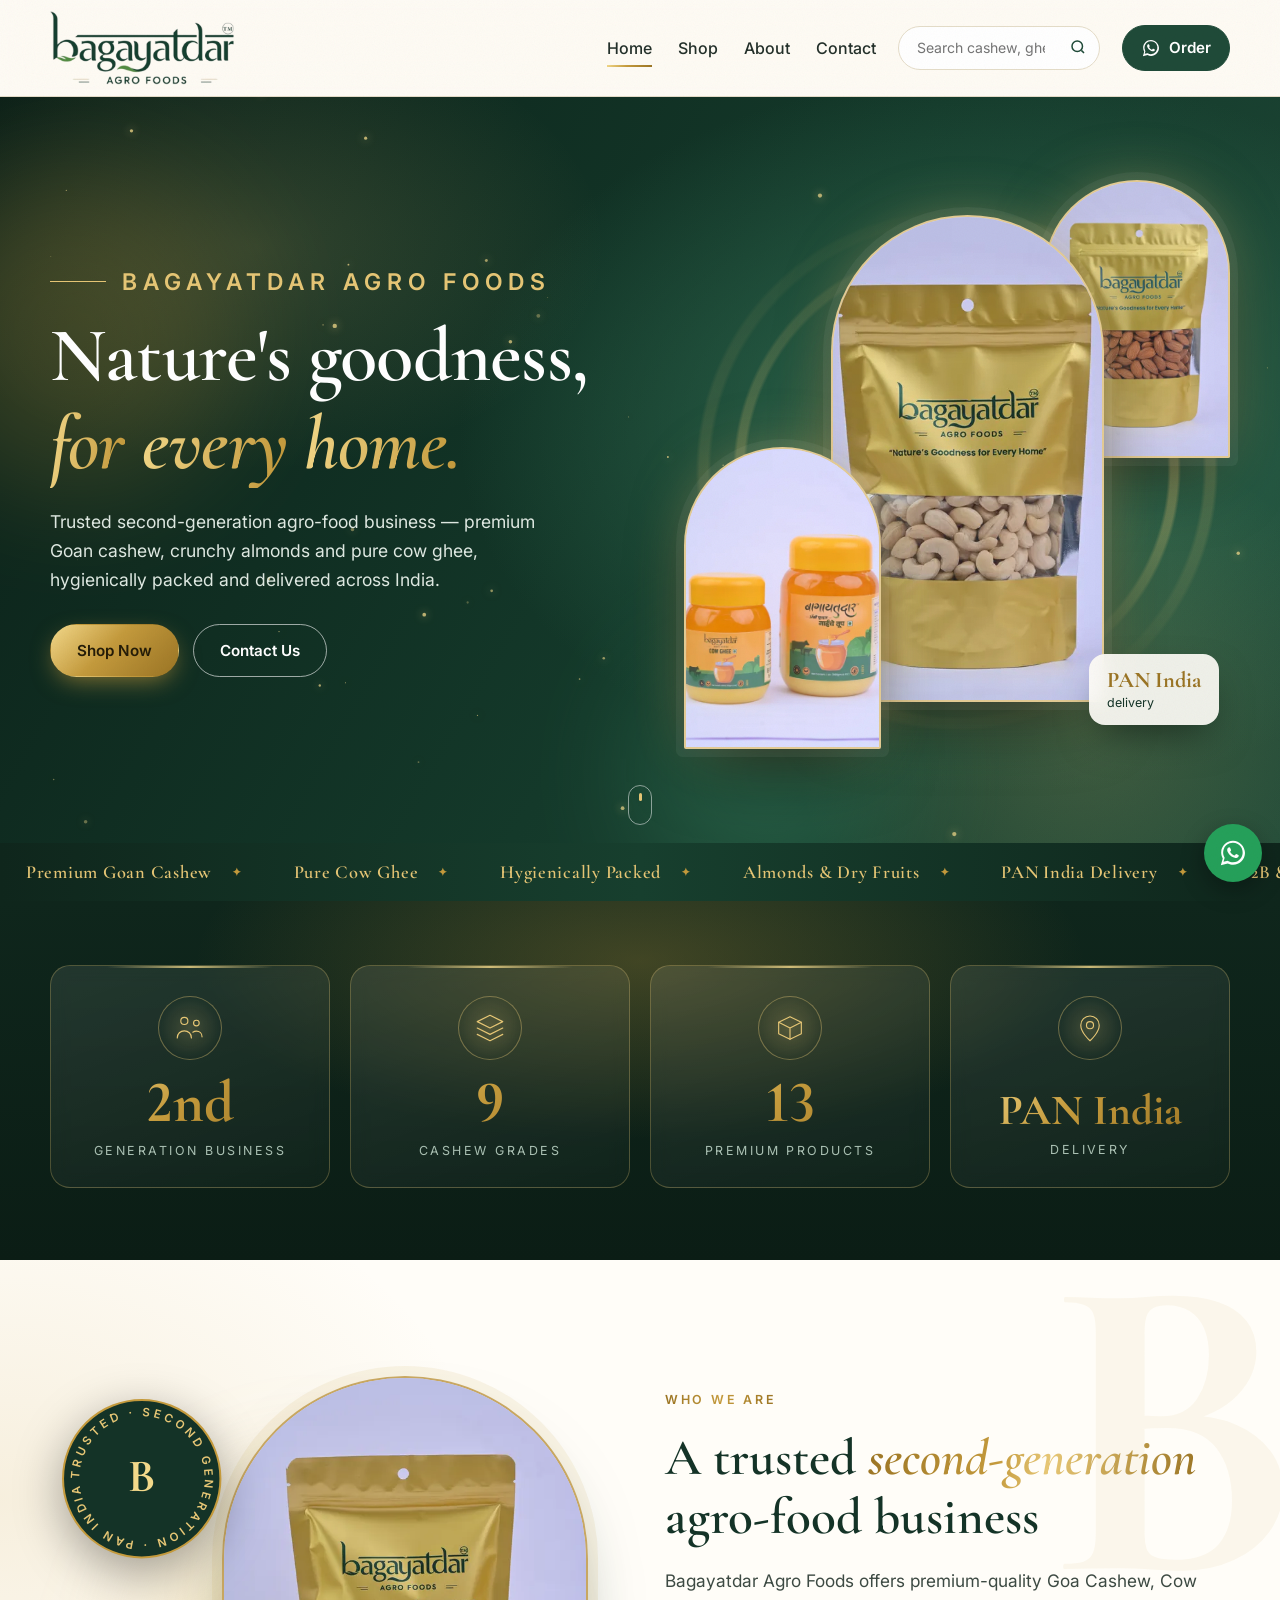
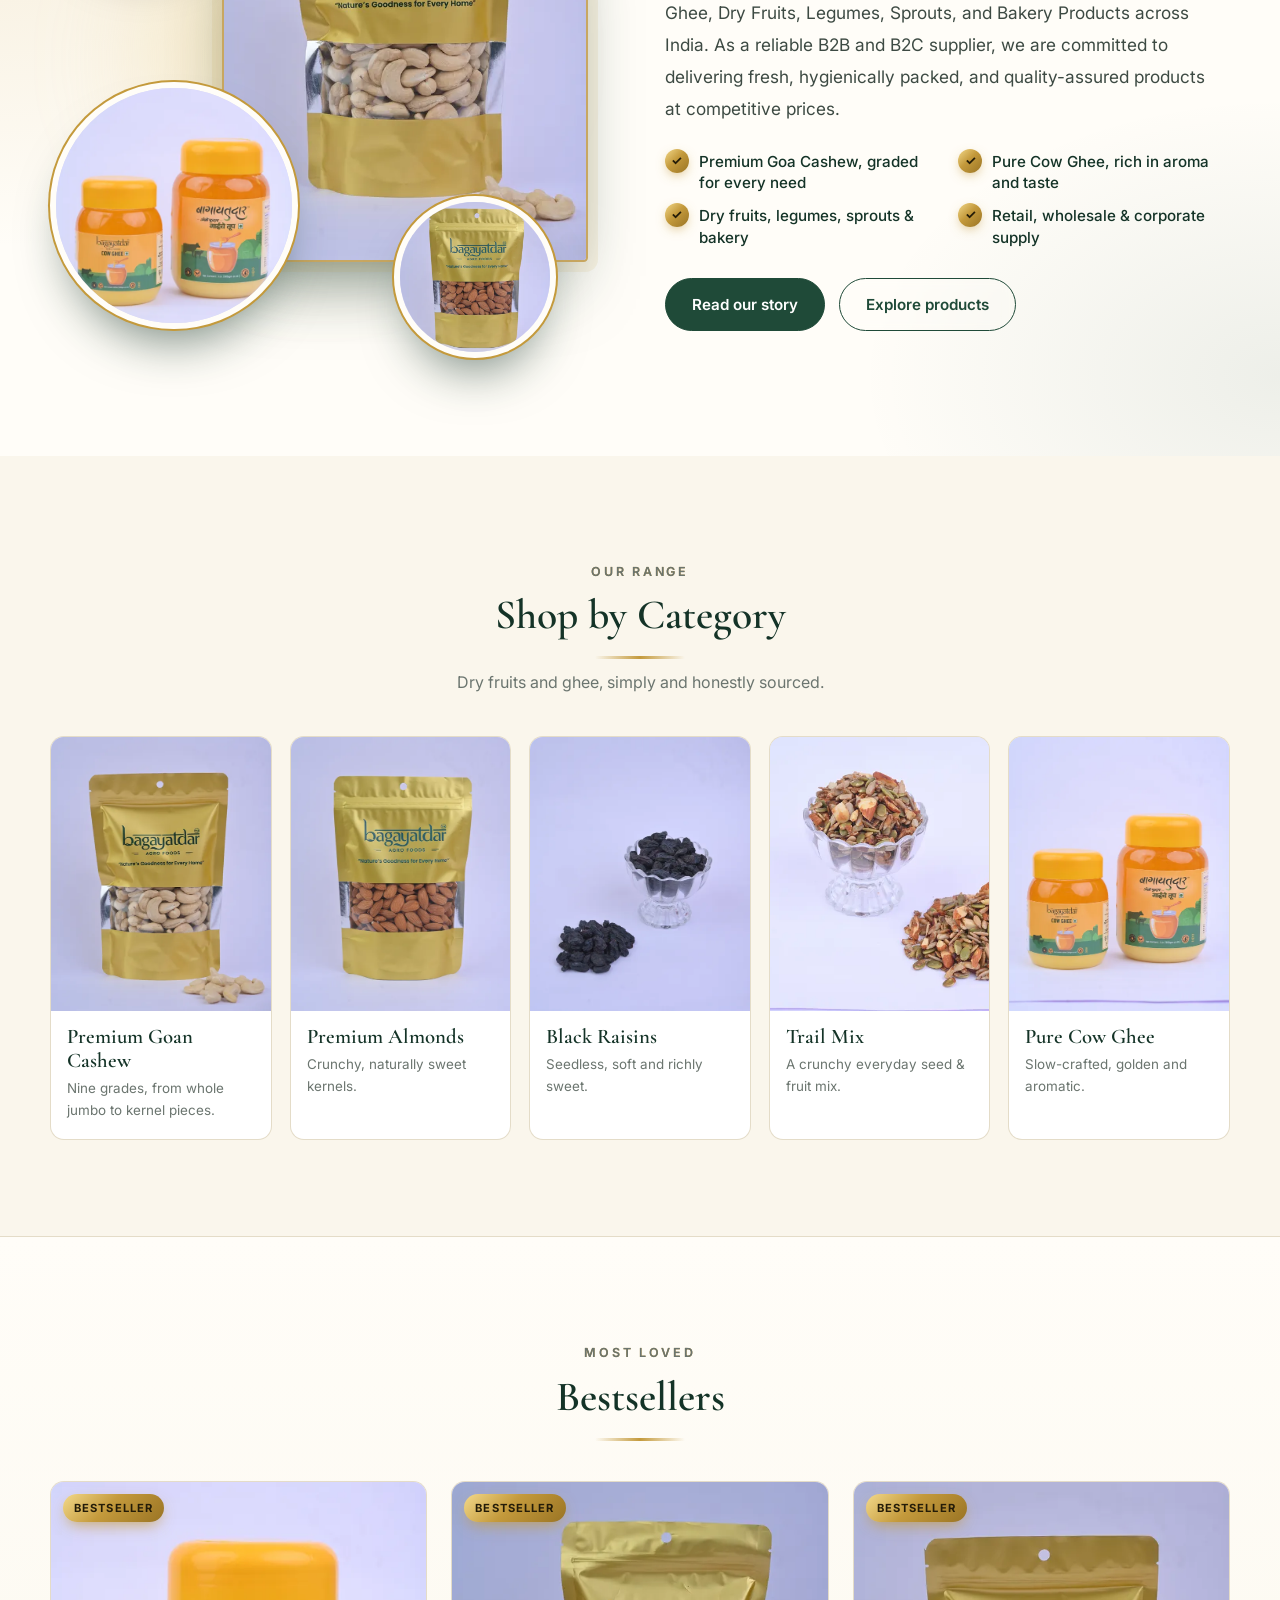
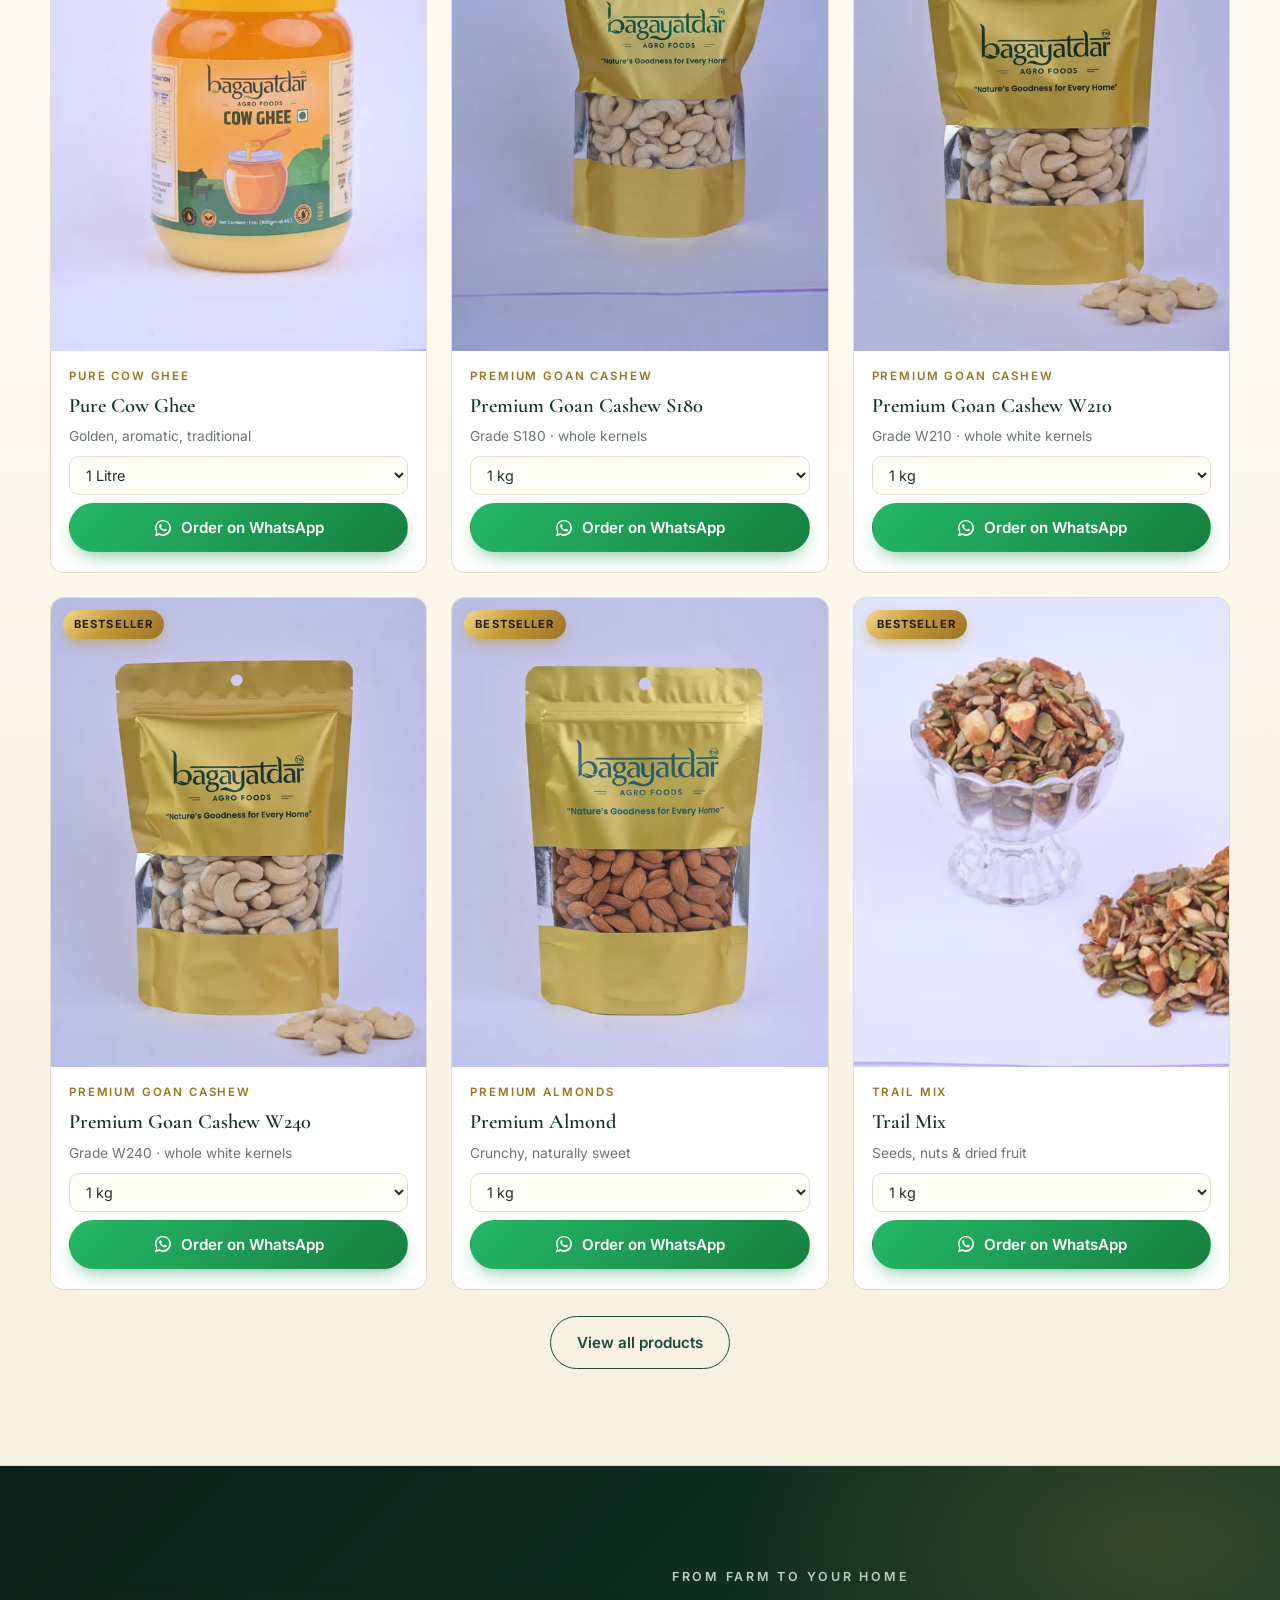
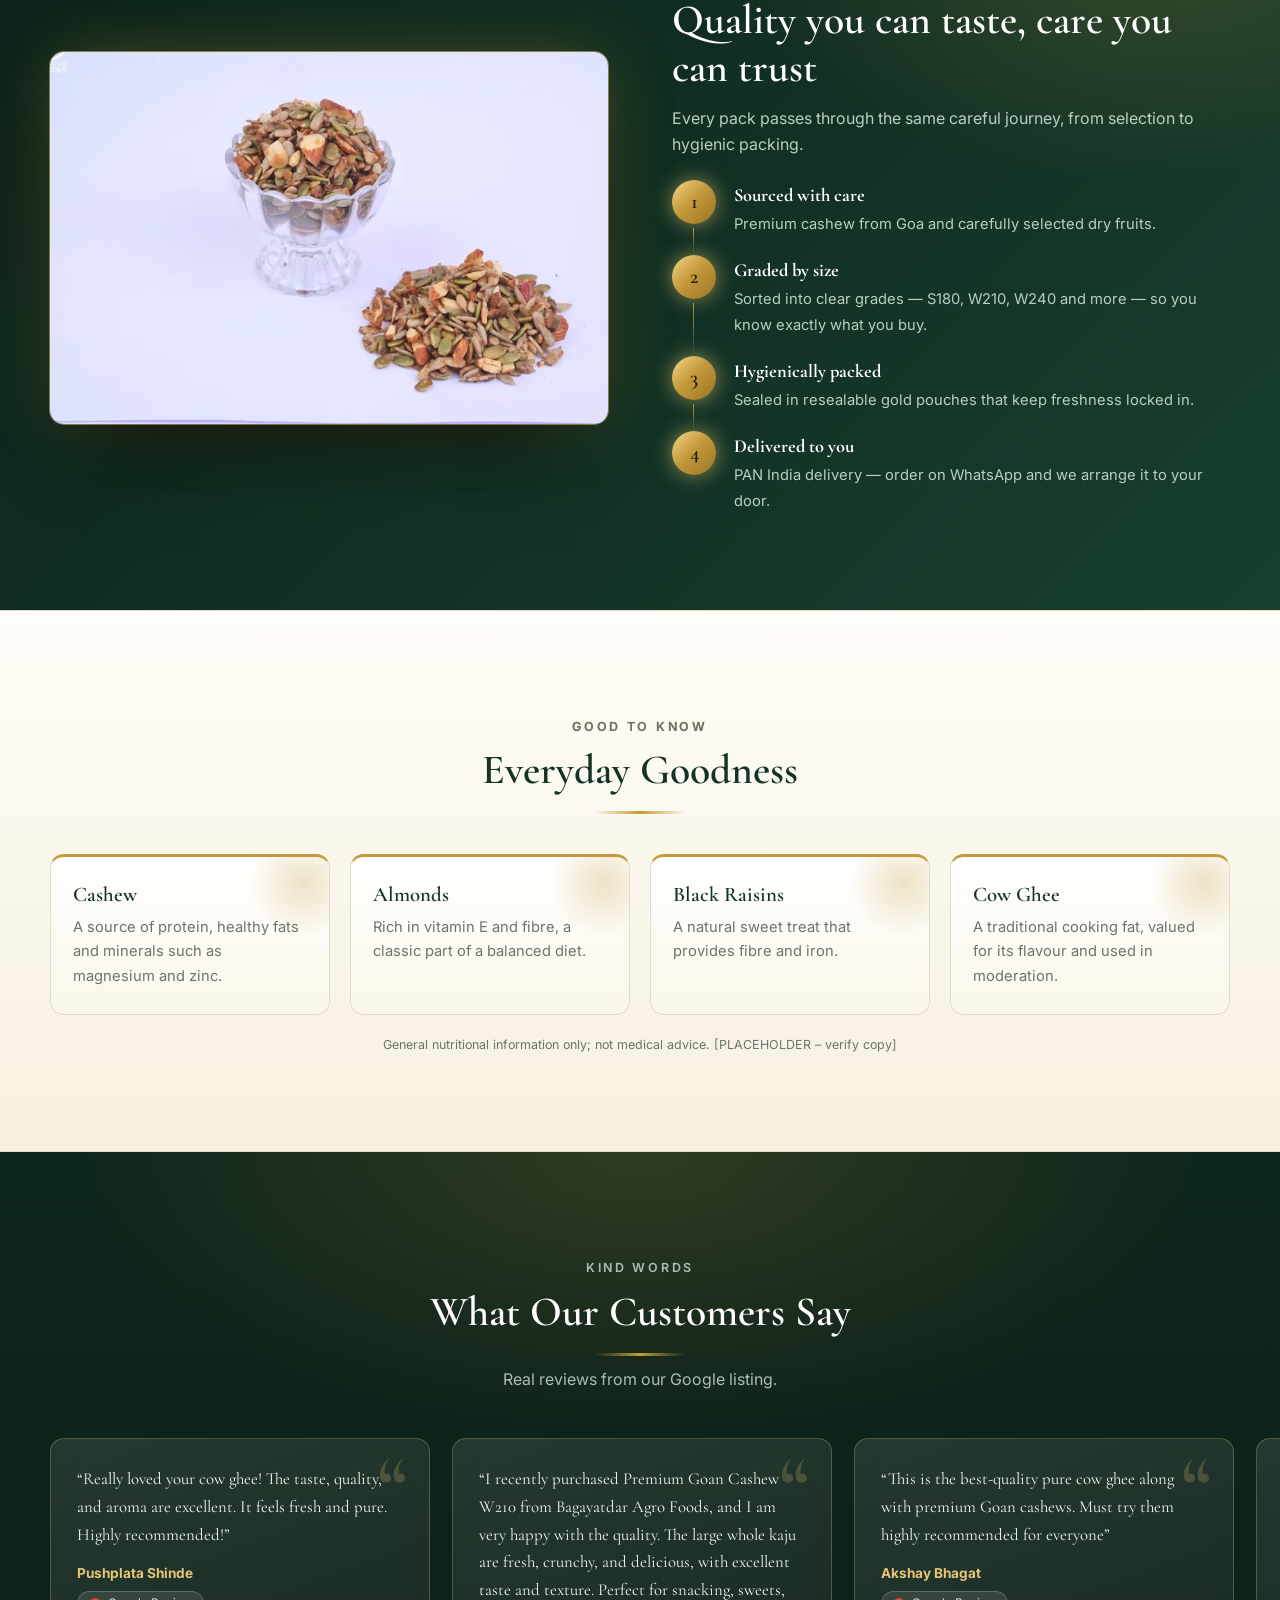
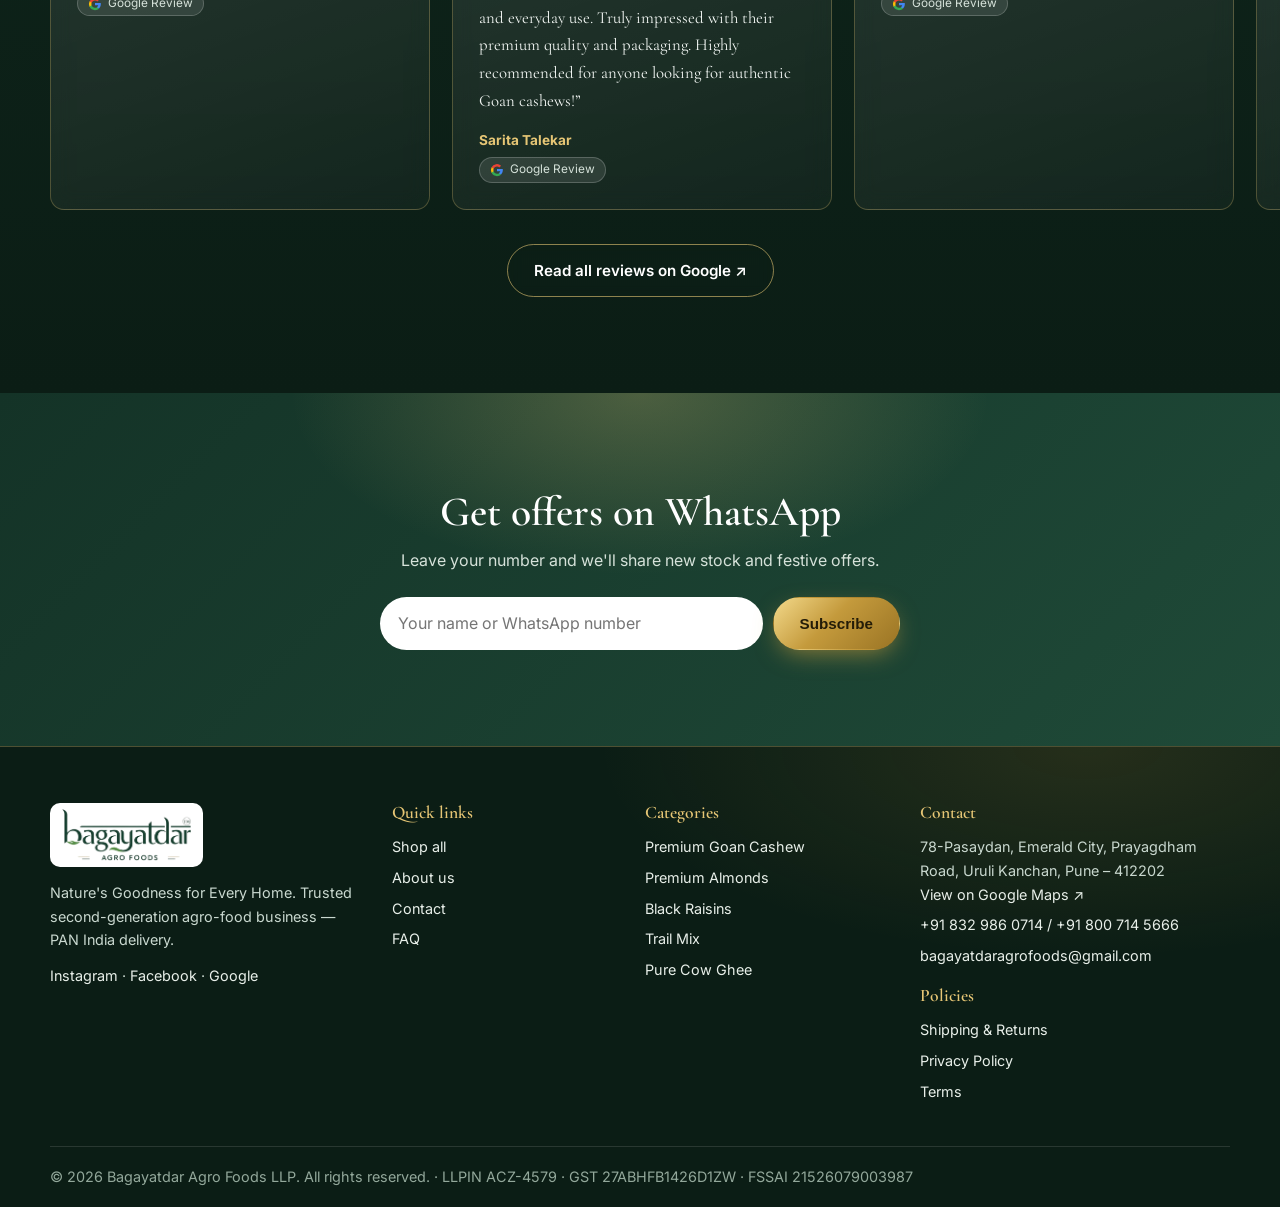
==== index.html @ fe7f3698 "Client review preview: site without admin" ====
<!doctype html>
<html lang="en">
<head><meta name="robots" content="noindex,nofollow">
<meta charset="utf-8">
<meta name="viewport" content="width=device-width,initial-scale=1">
<title>Bagayatdar Agro Foods | Premium Goan Cashew, Almonds & Pure Cow Ghee</title>
<meta name="description" content="Trusted second-generation agro-food business offering premium Goa cashew, cow ghee, dry fruits and more across India. B2B and B2C. PAN India delivery. Order on WhatsApp.">
<link rel="canonical" href="https://www.example.com/">
<meta property="og:type" content="website"><meta property="og:site_name" content="Bagayatdar Agro Foods">
<meta property="og:title" content="Bagayatdar Agro Foods | Premium Goan Cashew, Almonds & Pure Cow Ghee"><meta property="og:description" content="Trusted second-generation agro-food business offering premium Goa cashew, cow ghee, dry fruits and more across India. B2B and B2C. PAN India delivery. Order on WhatsApp.">
<meta property="og:image" content="https://www.example.com/assets/img/logo-gold.webp">
<meta name="theme-color" content="#1f4a38">
<link rel="icon" href="assets/img/logo-gold.webp">
<link rel="preconnect" href="https://fonts.googleapis.com"><link rel="preconnect" href="https://fonts.gstatic.com" crossorigin>
<link rel="stylesheet" href="https://fonts.googleapis.com/css2?family=Cormorant+Garamond:ital,wght@0,500;0,600;0,700;1,500&family=Inter:wght@400;500;600;700&display=swap">
<link rel="stylesheet" href="assets/css/style.css">
<link rel="stylesheet" href="assets/css/premium.css">
</head>
<body>
<div id="site-header"></div>
<main id="main">

<section class="hero"><div class="hero-bg"></div><span class="orb o1"></span><span class="orb o2"></span><canvas id="sparks" aria-hidden="true"></canvas>
  <div class="wrap hero-in">
  <div><p class="eyebrow">Bagayatdar Agro Foods</p>
    <h1>Nature's goodness, <em>for every home.</em></h1>
    <p class="lead">Trusted second-generation agro-food business — premium Goan cashew, crunchy almonds and pure cow ghee, hygienically packed and delivered across India.</p>
    <div class="cta"><a class="btn btn-gold" href="shop.html">Shop Now</a><a class="btn btn-ghost" href="contact.html">Contact Us</a></div></div>
  <div class="hero-art">
    <span class="halo"></span><span class="ring"></span><span class="ring r2"></span>
    <div class="arch a"><img src="assets/img/p2681-1100.webp" srcset="assets/img/p2681-560.webp 560w, assets/img/p2681-1100.webp 1100w" sizes="(min-width:820px) 24vw, 50vw" alt="Bagayatdar premium Goan cashew in a gold pouch" fetchpriority="high"></div>
    <div class="arch b"><img src="assets/img/p2711-560.webp" alt="Bagayatdar pure cow ghee jars"></div>
    <div class="arch c"><img src="assets/img/p2696-560.webp" alt="Bagayatdar premium almonds in a gold pouch"></div>
    <div class="badge-float"><b>PAN India</b>delivery</div>
  </div></div>
  <span class="scroll-cue" aria-hidden="true"></span></section>

<div class="trust" aria-label="Highlights"><div class="marq">
  <span>Premium Goan Cashew</span><span>Pure Cow Ghee</span><span>Hygienically Packed</span><span>Almonds &amp; Dry Fruits</span><span>PAN India Delivery</span><span>B2B &amp; B2C Supply</span><span>Order on WhatsApp</span>
</div></div>

<section class="stats"><div class="stats-glow"></div><div class="wrap"><ul>
  <li class="reveal"><span class="ico"><svg viewBox="0 0 48 48" width="34" height="34" fill="none" stroke="currentColor" stroke-width="1.6" stroke-linecap="round" stroke-linejoin="round" aria-hidden="true"><circle cx="16" cy="14" r="5"/><circle cx="33" cy="17" r="4"/><path d="M6 38c0-6 4.5-10 10-10s10 4 10 10M28 30c1.5-1 3-1.5 5-1.5 4.5 0 8 3 8 8"/></svg></span><b data-count="2" data-suffix="nd">2nd</b><span class="lbl">Generation business</span></li>
  <li class="reveal"><span class="ico"><svg viewBox="0 0 48 48" width="34" height="34" fill="none" stroke="currentColor" stroke-width="1.6" stroke-linecap="round" stroke-linejoin="round" aria-hidden="true"><path d="M24 6 6 15l18 9 18-9-18-9Z"/><path d="m6 24 18 9 18-9M6 33l18 9 18-9"/></svg></span><b data-count="9">9</b><span class="lbl">Cashew grades</span></li>
  <li class="reveal"><span class="ico"><svg viewBox="0 0 48 48" width="34" height="34" fill="none" stroke="currentColor" stroke-width="1.6" stroke-linecap="round" stroke-linejoin="round" aria-hidden="true"><path d="M8 16 24 8l16 8v16L24 40 8 32V16Z"/><path d="m8 16 16 8 16-8M24 24v16"/></svg></span><b data-count="13">13</b><span class="lbl">Premium products</span></li>
  <li class="reveal"><span class="ico"><svg viewBox="0 0 48 48" width="34" height="34" fill="none" stroke="currentColor" stroke-width="1.6" stroke-linecap="round" stroke-linejoin="round" aria-hidden="true"><path d="M24 42s13-11.5 13-22a13 13 0 0 0-26 0c0 10.5 13 22 13 22Z"/><circle cx="24" cy="20" r="5"/></svg></span><b class="txt">PAN India</b><span class="lbl">Delivery</span></li></ul></div></section>

<section class="about"><div class="wrap about-grid">
  <div class="about-art reveal-l">
    <span class="a-glow"></span>
    <div class="a-main"><img src="assets/img/p2679-1100.webp" srcset="assets/img/p2679-560.webp 560w, assets/img/p2679-1100.webp 1100w" sizes="(min-width:900px) 32vw, 80vw" alt="Bagayatdar premium Goan cashew pouch" loading="lazy"></div>
    <div class="a-round"><img src="assets/img/p2711-560.webp" alt="Bagayatdar pure cow ghee" loading="lazy"></div>
    <div class="a-round r2"><img src="assets/img/p2696-560.webp" alt="Bagayatdar premium almonds" loading="lazy"></div>
    <svg class="a-badge" viewBox="0 0 160 160" aria-hidden="true"><defs><path id="circ" d="M80 80m-62 0a62 62 0 1 1 124 0a62 62 0 1 1-124 0"/></defs>
      <circle cx="80" cy="80" r="78" fill="#143327" stroke="#c49a3c" stroke-width="2"/>
      <text font-family="Inter,sans-serif" font-size="11.5" font-weight="600" letter-spacing="3.2" fill="#e6c675"><textPath href="#circ">TRUSTED · SECOND GENERATION · PAN INDIA · </textPath></text>
      <text x="80" y="92" text-anchor="middle" font-family="Cormorant Garamond,serif" font-size="46" font-weight="700" fill="#f3d98a">B</text></svg>
  </div>
  <div class="about-txt reveal">
    <p class="eyebrow">Who We Are</p>
    <h2>A trusted <em>second-generation</em> agro-food business</h2>
    <p class="lead-p">Bagayatdar Agro Foods offers premium-quality Goa Cashew, Cow Ghee, Dry Fruits, Legumes, Sprouts, and Bakery Products across India. As a reliable B2B and B2C supplier, we are committed to delivering fresh, hygienically packed, and quality-assured products at competitive prices.</p>
    <ul class="ticks"><li>Premium Goa Cashew, graded for every need</li><li>Pure Cow Ghee, rich in aroma and taste</li><li>Dry fruits, legumes, sprouts &amp; bakery</li><li>Retail, wholesale &amp; corporate supply</li></ul>
    <div class="cta"><a class="btn" href="about.html">Read our story</a><a class="btn btn-ghost" href="shop.html">Explore products</a></div>
  </div></div></section>
<section><div class="wrap"><div class="sec-head reveal"><p class="eyebrow">Our Range</p><h2>Shop by Category</h2><p>Dry fruits and ghee, simply and honestly sourced.</p></div>
  <div class="cats" id="cats"></div></div></section>

<section class="alt"><div class="wrap"><div class="sec-head reveal"><p class="eyebrow">Most Loved</p><h2>Bestsellers</h2></div>
  <div class="pgrid best-grid" id="best-track"></div>
  <p style="text-align:center;margin-top:26px"><a class="btn btn-ghost" href="shop.html">View all products</a></p></div></section>

<section class="story-dark"><div class="wrap story-grid">
  <img class="reveal" src="assets/img/p2704-1600.webp" srcset="assets/img/p2704-800.webp 800w, assets/img/p2704-1600.webp 1600w" sizes="(min-width:820px) 50vw, 95vw" alt="Bagayatdar trail mix in a glass bowl" loading="lazy">
  <div class="reveal"><p class="eyebrow">From Farm to Your Home</p><h2>Quality you can taste, care you can trust</h2>
    <p style="margin-top:12px;color:var(--muted)">Every pack passes through the same careful journey, from selection to hygienic packing.</p>
    <ol class="steps">
      <li><div><b>Sourced with care</b><span>Premium cashew from Goa and carefully selected dry fruits.</span></div></li>
      <li><div><b>Graded by size</b><span>Sorted into clear grades — S180, W210, W240 and more — so you know exactly what you buy.</span></div></li>
      <li><div><b>Hygienically packed</b><span>Sealed in resealable gold pouches that keep freshness locked in.</span></div></li>
      <li><div><b>Delivered to you</b><span>PAN India delivery — order on WhatsApp and we arrange it to your door.</span></div></li></ol></div></div></section>

<section class="alt"><div class="wrap"><div class="sec-head reveal"><p class="eyebrow">Good to Know</p><h2>Everyday Goodness</h2></div>
  <div class="ben reveal">
    <div><h3>Cashew</h3><p>A source of protein, healthy fats and minerals such as magnesium and zinc.</p></div>
    <div><h3>Almonds</h3><p>Rich in vitamin E and fibre, a classic part of a balanced diet.</p></div>
    <div><h3>Black Raisins</h3><p>A natural sweet treat that provides fibre and iron.</p></div>
    <div><h3>Cow Ghee</h3><p>A traditional cooking fat, valued for its flavour and used in moderation.</p></div></div>
  <p class="disc">General nutritional information only; not medical advice. [PLACEHOLDER – verify copy]</p></div></section>

<section class="reviews"><div class="wrap"><div class="sec-head reveal"><p class="eyebrow">Kind Words</p><h2>What Our Customers Say</h2><p>Real reviews from our Google listing.</p></div>
  <div class="tgrid">
    <div class="quote reveal"><p>“Really loved your cow ghee! The taste, quality, and aroma are excellent. It feels fresh and pure. Highly recommended!”</p><cite><b>Pushplata Shinde</b><span class="gtag"><svg viewBox="0 0 24 24" width="14" height="14" aria-hidden="true"><path fill="#4285F4" d="M22 12.2c0-.7-.1-1.4-.2-2H12v3.9h5.6a4.8 4.8 0 0 1-2.1 3.1v2.6h3.4c2-1.8 3.1-4.5 3.1-7.6z"/><path fill="#34A853" d="M12 22.5c2.8 0 5.2-.9 6.9-2.5l-3.4-2.6c-.9.6-2.1 1-3.5 1-2.7 0-5-1.8-5.8-4.3H2.7v2.7A10.5 10.5 0 0 0 12 22.5z"/><path fill="#FBBC05" d="M6.2 14.1a6.3 6.3 0 0 1 0-4.1V7.3H2.7a10.5 10.5 0 0 0 0 9.5z"/><path fill="#EA4335" d="M12 5.9c1.5 0 2.9.5 4 1.6l3-3A10.5 10.5 0 0 0 2.7 7.3L6.2 10c.8-2.5 3.1-4.1 5.8-4.1z"/></svg> Google Review</span></cite></div>
    <div class="quote reveal"><p>“I recently purchased Premium Goan Cashew W210 from Bagayatdar Agro Foods, and I am very happy with the quality. The large whole kaju are fresh, crunchy, and delicious, with excellent taste and texture. Perfect for snacking, sweets, and everyday use. Truly impressed with their premium quality and packaging. Highly recommended for anyone looking for authentic Goan cashews!”</p><cite><b>Sarita Talekar</b><span class="gtag"><svg viewBox="0 0 24 24" width="14" height="14" aria-hidden="true"><path fill="#4285F4" d="M22 12.2c0-.7-.1-1.4-.2-2H12v3.9h5.6a4.8 4.8 0 0 1-2.1 3.1v2.6h3.4c2-1.8 3.1-4.5 3.1-7.6z"/><path fill="#34A853" d="M12 22.5c2.8 0 5.2-.9 6.9-2.5l-3.4-2.6c-.9.6-2.1 1-3.5 1-2.7 0-5-1.8-5.8-4.3H2.7v2.7A10.5 10.5 0 0 0 12 22.5z"/><path fill="#FBBC05" d="M6.2 14.1a6.3 6.3 0 0 1 0-4.1V7.3H2.7a10.5 10.5 0 0 0 0 9.5z"/><path fill="#EA4335" d="M12 5.9c1.5 0 2.9.5 4 1.6l3-3A10.5 10.5 0 0 0 2.7 7.3L6.2 10c.8-2.5 3.1-4.1 5.8-4.1z"/></svg> Google Review</span></cite></div>
    <div class="quote reveal"><p>“This is the best-quality pure cow ghee along with premium Goan cashews. Must try them highly recommended for everyone”</p><cite><b>Akshay Bhagat</b><span class="gtag"><svg viewBox="0 0 24 24" width="14" height="14" aria-hidden="true"><path fill="#4285F4" d="M22 12.2c0-.7-.1-1.4-.2-2H12v3.9h5.6a4.8 4.8 0 0 1-2.1 3.1v2.6h3.4c2-1.8 3.1-4.5 3.1-7.6z"/><path fill="#34A853" d="M12 22.5c2.8 0 5.2-.9 6.9-2.5l-3.4-2.6c-.9.6-2.1 1-3.5 1-2.7 0-5-1.8-5.8-4.3H2.7v2.7A10.5 10.5 0 0 0 12 22.5z"/><path fill="#FBBC05" d="M6.2 14.1a6.3 6.3 0 0 1 0-4.1V7.3H2.7a10.5 10.5 0 0 0 0 9.5z"/><path fill="#EA4335" d="M12 5.9c1.5 0 2.9.5 4 1.6l3-3A10.5 10.5 0 0 0 2.7 7.3L6.2 10c.8-2.5 3.1-4.1 5.8-4.1z"/></svg> Google Review</span></cite></div>
    <div class="quote reveal"><p>“Exllent quality. Reasonable price. i recommend all to buy all the products of Bagayatdar Agro Foods.”</p><cite><b>Samruddhi Estate</b><span class="gtag"><svg viewBox="0 0 24 24" width="14" height="14" aria-hidden="true"><path fill="#4285F4" d="M22 12.2c0-.7-.1-1.4-.2-2H12v3.9h5.6a4.8 4.8 0 0 1-2.1 3.1v2.6h3.4c2-1.8 3.1-4.5 3.1-7.6z"/><path fill="#34A853" d="M12 22.5c2.8 0 5.2-.9 6.9-2.5l-3.4-2.6c-.9.6-2.1 1-3.5 1-2.7 0-5-1.8-5.8-4.3H2.7v2.7A10.5 10.5 0 0 0 12 22.5z"/><path fill="#FBBC05" d="M6.2 14.1a6.3 6.3 0 0 1 0-4.1V7.3H2.7a10.5 10.5 0 0 0 0 9.5z"/><path fill="#EA4335" d="M12 5.9c1.5 0 2.9.5 4 1.6l3-3A10.5 10.5 0 0 0 2.7 7.3L6.2 10c.8-2.5 3.1-4.1 5.8-4.1z"/></svg> Google Review</span></cite></div>
    <div class="quote reveal"><p>“I had a great experience using BAGAYATDAR AGRO FOODS products. The quality, freshness and taste of the product is amazing. Their effort to provide the best quality products to the customers is clearly visible. Will definitely buy again. 🌿❤️”</p><cite><b>Ashish Magar</b><span class="gtag"><svg viewBox="0 0 24 24" width="14" height="14" aria-hidden="true"><path fill="#4285F4" d="M22 12.2c0-.7-.1-1.4-.2-2H12v3.9h5.6a4.8 4.8 0 0 1-2.1 3.1v2.6h3.4c2-1.8 3.1-4.5 3.1-7.6z"/><path fill="#34A853" d="M12 22.5c2.8 0 5.2-.9 6.9-2.5l-3.4-2.6c-.9.6-2.1 1-3.5 1-2.7 0-5-1.8-5.8-4.3H2.7v2.7A10.5 10.5 0 0 0 12 22.5z"/><path fill="#FBBC05" d="M6.2 14.1a6.3 6.3 0 0 1 0-4.1V7.3H2.7a10.5 10.5 0 0 0 0 9.5z"/><path fill="#EA4335" d="M12 5.9c1.5 0 2.9.5 4 1.6l3-3A10.5 10.5 0 0 0 2.7 7.3L6.2 10c.8-2.5 3.1-4.1 5.8-4.1z"/></svg> Google Review</span></cite></div>
    <div class="quote reveal"><p>“Amazing quality ❤️”</p><cite><b>Avinash Kulkarni</b><span class="gtag"><svg viewBox="0 0 24 24" width="14" height="14" aria-hidden="true"><path fill="#4285F4" d="M22 12.2c0-.7-.1-1.4-.2-2H12v3.9h5.6a4.8 4.8 0 0 1-2.1 3.1v2.6h3.4c2-1.8 3.1-4.5 3.1-7.6z"/><path fill="#34A853" d="M12 22.5c2.8 0 5.2-.9 6.9-2.5l-3.4-2.6c-.9.6-2.1 1-3.5 1-2.7 0-5-1.8-5.8-4.3H2.7v2.7A10.5 10.5 0 0 0 12 22.5z"/><path fill="#FBBC05" d="M6.2 14.1a6.3 6.3 0 0 1 0-4.1V7.3H2.7a10.5 10.5 0 0 0 0 9.5z"/><path fill="#EA4335" d="M12 5.9c1.5 0 2.9.5 4 1.6l3-3A10.5 10.5 0 0 0 2.7 7.3L6.2 10c.8-2.5 3.1-4.1 5.8-4.1z"/></svg> Google Review</span></cite></div></div>
  <p style="text-align:center;margin-top:28px"><a class="btn btn-ghost" href="https://maps.app.goo.gl/bqcFXp2Eth6aGjyf6" target="_blank" rel="noopener">Read all reviews on Google ↗</a></p></div></section>

<section class="news"><div class="wrap reveal"><h2>Get offers on WhatsApp</h2><p>Leave your number and we'll share new stock and festive offers.</p>
  <form data-wa="Please add me to the Bagayatdar offers list."><label class="sr" for="nn">Your name or number</label><input id="nn" name="Name / number" required placeholder="Your name or WhatsApp number"><button class="btn btn-gold">Subscribe</button></form></div></section>
</main>
<div id="site-footer"></div>
<script src="assets/js/data.js"></script>
<script src="assets/js/products.js"></script>
<script src="assets/js/app.js"></script>
<script src="assets/js/premium.js"></script>
</body></html>
---- assets/css/style.css ----
/* ==========================================================================
   Bagayatdar Agro Foods — styles
   Palette derived from the logo: deep forest green, warm gold, cream.
   ========================================================================== */
:root{
  --green:#1f4a38; --green-2:#2d6a4f; --green-d:#143327;
  --gold:#c49a3c; --gold-l:#e6c675; --gold-d:#9a7424;
  --cream:#faf6ec; --paper:#fffdf8; --sand:#efe6d2; --ink:#23302a; --muted:#6b756f;
  --line:#e4dcc8; --wa:#1f8f4e; --photo:#dcdcf5;
  --serif:"Cormorant Garamond",Georgia,serif; --sans:"Inter",system-ui,-apple-system,"Segoe UI",sans-serif;
  --r:14px; --sh:0 10px 30px -14px rgba(20,51,39,.28);
}
*{box-sizing:border-box;margin:0;padding:0}
html{scroll-behavior:smooth}
body{font-family:var(--sans);color:var(--ink);background:var(--cream);line-height:1.65;font-size:16px;-webkit-font-smoothing:antialiased}
img{max-width:100%;display:block;height:auto}
a{color:var(--green);text-decoration-color:var(--gold)}
h1,h2,h3,h4{font-family:var(--serif);color:var(--green-d);line-height:1.15;font-weight:600}
h1{font-size:clamp(2.2rem,5vw,3.8rem)} h2{font-size:clamp(1.8rem,3.4vw,2.6rem)} h3{font-size:1.3rem}
:focus-visible{outline:3px solid var(--gold);outline-offset:3px;border-radius:4px}
.wrap{width:min(1180px,100% - 32px);margin-inline:auto}
.sr,.skip:not(:focus){position:absolute;width:1px;height:1px;overflow:hidden;clip:rect(0 0 0 0);white-space:nowrap}
.skip:focus{position:fixed;top:8px;left:8px;background:#fff;padding:8px 14px;z-index:99}
section{padding:clamp(48px,8vw,96px) 0}
.eyebrow{font-size:.78rem;letter-spacing:.22em;text-transform:uppercase;color:var(--gold-d);font-weight:600;margin-bottom:10px}
.sec-head{text-align:center;max-width:640px;margin:0 auto 40px}
.sec-head p{color:var(--muted);margin-top:10px}
.sec-head h2::after{content:"";display:block;width:56px;height:2px;background:var(--gold);margin:16px auto 0}
.alt{background:var(--paper);border-block:1px solid var(--line)}

/* buttons */
.btn{display:inline-flex;align-items:center;justify-content:center;gap:8px;padding:13px 26px;border-radius:999px;background:var(--green);color:#fff;text-decoration:none;font-weight:600;font-size:.95rem;border:1.5px solid var(--green);cursor:pointer;transition:transform .25s,background .25s,box-shadow .25s}
.btn:hover{background:var(--green-d);transform:translateY(-2px);box-shadow:var(--sh)}
.btn-gold{background:var(--gold);border-color:var(--gold);color:#241c08}.btn-gold:hover{background:var(--gold-d);color:#fff}
.btn-ghost{background:transparent;color:var(--green)}.btn-ghost:hover{background:var(--green);color:#fff}
.btn-wa{background:var(--wa);border-color:var(--wa);width:100%;padding:11px 16px}.btn-wa:hover{background:#17703d}
.btn.disabled{background:#c9c9c0;border-color:#c9c9c0;pointer-events:none}
.btn-sm{padding:9px 18px}.btn-lg{padding:16px 30px;font-size:1.05rem}

/* announcement + header */
.announce{background:var(--green-d);color:var(--gold-l);text-align:center;font-size:.82rem;padding:8px 16px;letter-spacing:.04em}
.hdr{position:sticky;top:0;z-index:50;background:rgba(255,253,248,.94);backdrop-filter:blur(10px);border-bottom:1px solid var(--line)}
.hdr-in{display:flex;align-items:center;gap:22px;min-height:76px}
.logo img{height:56px;width:auto}
.nav{display:flex;gap:26px;margin-left:auto}
.nav a{text-decoration:none;color:var(--ink);font-weight:500;font-size:.95rem;padding:6px 0;border-bottom:2px solid transparent;transition:border-color .2s}
.nav a:hover,.nav a[aria-current]{border-color:var(--gold)}
.search{display:flex;align-items:center;background:#fff;border:1px solid var(--line);border-radius:999px;padding:0 6px 0 14px}
.search input{border:0;background:none;padding:9px 4px;width:150px;font:inherit;font-size:.88rem;outline:none}
.search button{border:0;background:none;color:var(--green);padding:6px;cursor:pointer}
.burger{display:none;background:none;border:0;width:40px;height:40px;cursor:pointer;margin-left:auto}
.burger span{display:block;height:2px;background:var(--green);margin:6px 8px;transition:.25s}

/* hero */
.hero{position:relative;overflow:hidden;background:linear-gradient(115deg,var(--green-d) 0%,var(--green) 55%,#2c5d47 100%);color:#fff;padding:0}
.hero-bg{position:absolute;inset:-40px 0 0 0;background:radial-gradient(ellipse at 78% 40%,rgba(230,198,117,.28),transparent 55%),repeating-linear-gradient(45deg,rgba(255,255,255,.015) 0 2px,transparent 2px 6px)}
.hero-in{position:relative;display:grid;grid-template-columns:1.05fr .95fr;gap:30px;align-items:center;padding-block:clamp(40px,7vw,90px)}
.hero h1{color:#fff;margin:6px 0 18px}.hero h1 em{color:var(--gold-l);font-style:italic}
.hero p.lead{color:#dfe9e2;font-size:1.1rem;max-width:520px;margin-bottom:30px}
.hero .eyebrow{color:var(--gold-l)}
.cta{display:flex;gap:14px;flex-wrap:wrap}
.hero .btn-ghost{color:#fff;border-color:rgba(255,255,255,.6)}.hero .btn-ghost:hover{background:#fff;color:var(--green)}
.hero-art{position:relative;height:min(560px,70vw)}

/* trust strip */
.trust{background:var(--sand);padding:22px 0;border-bottom:1px solid var(--line)}
.trust ul{list-style:none;display:grid;grid-template-columns:repeat(5,1fr);gap:14px;text-align:center}
.trust li{font-size:.86rem;font-weight:500;color:var(--green-d)}
.trust b{display:block;font-family:var(--serif);font-size:1.15rem;color:var(--gold-d)}

/* categories */
.cats{display:grid;grid-template-columns:repeat(5,1fr);gap:18px}
.ccard{display:block;text-decoration:none;color:inherit;background:#fff;border-radius:var(--r);overflow:hidden;border:1px solid var(--line);transition:transform .3s,box-shadow .3s}
.ccard:hover{transform:translateY(-6px);box-shadow:var(--sh)}
.ccard img{aspect-ratio:4/5;width:100%;object-fit:cover;object-position:50% 58%;background:var(--photo)}
.ccard div{padding:14px 16px 18px}.ccard p{font-size:.84rem;color:var(--muted);margin-top:4px}

/* product cards */
.pgrid{display:grid;grid-template-columns:repeat(auto-fill,minmax(250px,1fr));gap:22px}
.pcard{background:#fff;border:1px solid var(--line);border-radius:var(--r);overflow:hidden;display:flex;flex-direction:column;transition:transform .3s,box-shadow .3s}
.pcard:hover{transform:translateY(-6px);box-shadow:var(--sh)}
.pimg{position:relative;display:block;background:var(--photo);overflow:hidden}
.pimg img{aspect-ratio:4/5;width:100%;object-fit:cover;object-position:50% 58%;transition:transform .6s}
.pcard:hover .pimg img{transform:scale(1.04)}
.badge{position:absolute;top:12px;left:12px;background:var(--gold);color:#241c08;font-size:.7rem;font-weight:700;letter-spacing:.1em;text-transform:uppercase;padding:5px 11px;border-radius:999px}
.pbody{padding:16px 18px 20px;display:flex;flex-direction:column;gap:8px;flex:1}
.pcat{font-size:.72rem;letter-spacing:.16em;text-transform:uppercase;color:var(--gold-d);font-weight:600}
.pbody h3 a{text-decoration:none;color:var(--green-d)}.pbody h3{font-size:1.28rem}
.psub{font-size:.86rem;color:var(--muted)}
.vsel{width:100%;padding:9px 12px;border:1px solid var(--line);border-radius:10px;background:var(--paper);font:inherit;font-size:.9rem;color:var(--ink)}
.price{font-family:var(--serif);font-size:1.7rem;color:var(--green);font-weight:700;margin-top:auto}.price small{font:400 .8rem var(--sans);color:var(--muted)}
.price.big{font-size:2.4rem}

/* carousel */
.carousel{position:relative}
.track{display:grid;grid-auto-flow:column;grid-auto-columns:minmax(260px,300px);gap:22px;overflow-x:auto;scroll-snap-type:x mandatory;padding:6px 4px 24px;scrollbar-width:thin}
.track>*{scroll-snap-align:start}
.car-ctl{display:flex;gap:10px;justify-content:center;margin-top:6px}
.car-ctl button{width:44px;height:44px;border-radius:50%;border:1.5px solid var(--green);background:#fff;color:var(--green);font-size:1.2rem;cursor:pointer;transition:.2s}
.car-ctl button:hover{background:var(--green);color:#fff}

/* story */
.story-grid{display:grid;grid-template-columns:1fr 1fr;gap:clamp(24px,5vw,64px);align-items:center}
.story-grid>img{border-radius:var(--r);box-shadow:var(--sh);aspect-ratio:3/2;object-fit:cover;width:100%}
.steps{list-style:none;counter-reset:s;display:grid;gap:18px;margin-top:22px}
.steps li{counter-increment:s;display:grid;grid-template-columns:48px 1fr;gap:14px}
.steps li::before{content:counter(s);width:44px;height:44px;border-radius:50%;background:var(--green);color:var(--gold-l);display:grid;place-items:center;font:600 1.3rem var(--serif)}
.steps b{display:block;font-family:var(--serif);font-size:1.15rem;color:var(--green-d)}.steps span{color:var(--muted);font-size:.92rem}

/* benefits */
.ben{display:grid;grid-template-columns:repeat(auto-fit,minmax(220px,1fr));gap:20px}
.ben div{background:#fff;border:1px solid var(--line);border-radius:var(--r);padding:26px 22px;border-top:3px solid var(--gold)}
.ben p{color:var(--muted);font-size:.92rem;margin-top:8px}
.disc{font-size:.78rem;color:var(--muted);text-align:center;margin-top:20px}

/* gifting banner / cta */
.banner{display:grid;grid-template-columns:1fr 1fr;border-radius:20px;overflow:hidden;background:var(--green-d);color:#fff}
.banner .txt{padding:clamp(28px,5vw,60px)}.banner h2{color:#fff}.banner p{color:#d6e2da;margin:14px 0 24px}
.banner img{width:100%;height:100%;object-fit:cover;min-height:280px;object-position:50% 60%}

/* testimonials */
.tgrid{display:grid;grid-template-columns:repeat(auto-fit,minmax(260px,1fr));gap:20px}
.quote{background:#fff;border:1px solid var(--line);border-radius:var(--r);padding:26px}
.quote p{font-family:var(--serif);font-size:1.2rem;color:var(--green-d)}.quote cite{display:block;margin-top:14px;font-size:.85rem;color:var(--muted);font-style:normal}
.stars{color:var(--gold);letter-spacing:3px;margin-bottom:8px}

/* forms */
.form{display:grid;gap:14px}
.form label{font-size:.85rem;font-weight:600;color:var(--green-d);display:grid;gap:6px}
.form input,.form select,.form textarea{padding:12px 14px;border:1px solid var(--line);border-radius:10px;font:inherit;background:#fff;color:var(--ink)}
.form textarea{min-height:120px;resize:vertical}
.two{display:grid;grid-template-columns:1fr 1fr;gap:14px}
.news{background:var(--green);color:#fff;text-align:center}.news h2{color:#fff}.news p{color:#d6e2da;margin:10px 0 24px}
.news form{display:flex;gap:10px;max-width:520px;margin:0 auto;flex-wrap:wrap;justify-content:center}
.news input{flex:1 1 220px;padding:13px 18px;border-radius:999px;border:0;font:inherit}

/* shop */
.page-head{background:linear-gradient(120deg,var(--green-d),var(--green));color:#fff;padding:clamp(36px,6vw,64px) 0;text-align:center}
.page-head h1{color:#fff}.page-head p{color:#d6e2da;margin-top:8px}
.filters{display:flex;gap:14px;flex-wrap:wrap;align-items:end;background:#fff;border:1px solid var(--line);border-radius:var(--r);padding:16px 18px;margin-bottom:26px}
.filters label{min-width:0;font-size:.78rem;font-weight:600;color:var(--green-d);display:grid;gap:5px;flex:1 1 150px}
.filters select,.filters input[type=search]{padding:10px 12px;border:1px solid var(--line);border-radius:10px;font:inherit;background:var(--paper)}
.filters input[type=range]{accent-color:var(--green);width:100%}
.count{color:var(--muted);font-size:.9rem;margin-bottom:14px}.empty{grid-column:1/-1;text-align:center;padding:40px}

/* product detail */
.pdp{display:grid;grid-template-columns:1fr 1fr;gap:clamp(24px,5vw,60px);align-items:start}
.gmain{position:relative;background:var(--photo);border-radius:var(--r);overflow:hidden;cursor:zoom-in;border:1px solid var(--line)}
.gmain img{width:100%;aspect-ratio:4/5;object-fit:cover;object-position:50% 58%;transition:transform .25s}
.zoomhint{position:absolute;bottom:10px;right:12px;background:rgba(255,255,255,.85);font-size:.72rem;padding:3px 10px;border-radius:99px;pointer-events:none}
.thumbs{display:flex;gap:10px;margin-top:12px;flex-wrap:wrap}
.th{width:76px;height:76px;border-radius:10px;overflow:hidden;border:2px solid transparent;background:var(--photo);cursor:pointer;padding:0}
.th.on{border-color:var(--gold)}.th img{width:100%;height:100%;object-fit:cover;object-position:50% 58%}
.pinfo h1{font-size:clamp(1.9rem,3.6vw,2.8rem);margin:6px 0}
.pack{border:0;display:flex;gap:12px;flex-wrap:wrap;margin:18px 0}.pack legend{font-size:.8rem;font-weight:600;margin-bottom:8px;color:var(--green-d)}
.pack label{cursor:pointer}.pack input{position:absolute;opacity:0}
.pack span{display:grid;padding:10px 20px;border:1.5px solid var(--line);border-radius:12px;background:#fff;text-align:center;font-weight:600;min-width:110px}
.pack b{font:700 1.1rem var(--serif);color:var(--green)}
.pack input:checked+span{border-color:var(--green);background:var(--green);color:#fff}.pack input:checked+span b{color:var(--gold-l)}
.pack input:focus-visible+span{outline:3px solid var(--gold);outline-offset:2px}
.qtyrow{display:flex;align-items:center;gap:16px;margin-bottom:20px;font-size:.9rem;font-weight:600}
.qty{display:flex;align-items:center;border:1.5px solid var(--line);border-radius:999px;background:#fff}
.qty button{width:42px;height:42px;border:0;background:none;font-size:1.3rem;cursor:pointer;color:var(--green)}.qty output{min-width:34px;text-align:center;font-weight:700}
.note{font-size:.8rem;color:var(--muted);margin-top:10px}
.desc{margin:22px 0;font-size:1.02rem}
.facts{display:grid;grid-template-columns:1fr 1fr;gap:18px;padding-top:18px;border-top:1px solid var(--line)}.facts h3,.pinfo>h3{font-size:1.1rem;margin-bottom:4px}
.nut{width:100%;border-collapse:collapse;margin-top:8px;font-size:.92rem}.nut th,.nut td{padding:8px 4px;border-bottom:1px solid var(--line);text-align:left}.nut td{text-align:right}

/* content pages */
.prose{max-width:760px;margin-inline:auto}.prose h2{font-size:1.7rem;margin:34px 0 10px}.prose p,.prose li{margin-bottom:12px}.prose ul{padding-left:22px}
.two-col{display:grid;grid-template-columns:1fr 1fr;gap:clamp(24px,5vw,60px);align-items:start}
.card{background:#fff;border:1px solid var(--line);border-radius:var(--r);padding:clamp(20px,3vw,34px)}
.info li{list-style:none;margin-bottom:14px}.info b{display:block;font-size:.75rem;letter-spacing:.14em;text-transform:uppercase;color:var(--gold-d)}
.map{border:0;width:100%;height:320px;border-radius:var(--r);margin-top:18px}
details{background:#fff;border:1px solid var(--line);border-radius:12px;margin-bottom:12px;padding:0 20px}
summary{cursor:pointer;padding:16px 0;font-weight:600;color:var(--green-d)}details p{padding-bottom:16px;color:var(--muted)}
.ph{background:repeating-linear-gradient(45deg,#f3ecd8,#f3ecd8 10px,#efe6d2 10px,#efe6d2 20px);border:1.5px dashed var(--gold);border-radius:var(--r);display:grid;place-items:center;text-align:center;padding:30px;color:var(--gold-d);font-weight:600;min-height:220px}
.pricelist{width:100%;border-radius:var(--r);box-shadow:var(--sh);max-width:460px;margin-inline:auto}
.certs{display:grid;grid-template-columns:repeat(auto-fit,minmax(180px,1fr));gap:16px}

/* footer + whatsapp float */
.ftr{background:var(--green-d);color:#c9d8cf;padding-top:56px;margin-top:0}
.ftr-grid{display:grid;grid-template-columns:1.4fr 1fr 1.1fr 1.4fr;gap:32px;padding-bottom:36px}
.ftr h4{color:var(--gold-l);font-size:1.1rem;margin-bottom:12px;font-family:var(--serif)}.ftr h4.mt{margin-top:18px}
.ftr ul{list-style:none}.ftr li{margin-bottom:7px;font-size:.9rem}.ftr a{color:#e8efe9;text-decoration:none}.ftr a:hover{color:var(--gold-l)}
.ftr-logo{height:64px;width:auto;background:#fff;padding:6px 12px;border-radius:10px;margin-bottom:14px}
.ftr p{font-size:.9rem}.soc{margin-top:12px}
.ftr-bot{border-top:1px solid rgba(255,255,255,.12);padding:18px 0;font-size:.78rem;color:#93a89b}
.wa-float{position:fixed;right:18px;bottom:18px;z-index:60;width:58px;height:58px;border-radius:50%;background:#25a05a;color:#fff;display:grid;place-items:center;box-shadow:0 8px 24px rgba(0,0,0,.3);transition:transform .25s}
.wa-float:hover{transform:scale(1.08)}.wa-float svg{width:30px;height:30px}

/* reveal */
.reveal{opacity:0;transform:translateY(22px);transition:opacity .8s ease,transform .8s ease}.reveal.in{opacity:1;transform:none}
@media (prefers-reduced-motion:reduce){*{animation:none!important;transition:none!important}.reveal{opacity:1;transform:none}html{scroll-behavior:auto}}

/* responsive */
@media (max-width:980px){
  .cats{grid-template-columns:repeat(3,1fr)}.ftr-grid{grid-template-columns:1fr 1fr}
  .search{display:none}
}
@media (max-width:820px){
  .burger{display:block}.hdr-cta{display:none}
  .nav{position:fixed;inset:76px 0 auto 0;background:var(--paper);flex-direction:column;gap:0;padding:8px 20px 20px;border-bottom:1px solid var(--line);transform:translateY(-130%);transition:transform .3s;margin:0;z-index:-1}
  .nav a{padding:14px 0;border-bottom:1px solid var(--line)}
  body.nav-open .nav{transform:none}
  body.nav-open .burger span:nth-child(1){transform:translateY(8px) rotate(45deg)}body.nav-open .burger span:nth-child(2){opacity:0}body.nav-open .burger span:nth-child(3){transform:translateY(-8px) rotate(-45deg)}
  .hero-in,.story-grid,.banner,.pdp,.two-col{grid-template-columns:1fr}
  .hero-art{height:380px;order:-1;max-width:420px;margin:0 auto;width:100%}
  .trust ul{grid-template-columns:repeat(2,1fr)}
  .cats{grid-template-columns:repeat(2,1fr)}
}
@media (max-width:520px){.pgrid{grid-template-columns:1fr 1fr;gap:12px}.pbody{padding:12px}.pbody h3{font-size:1.05rem}.price{font-size:1.3rem}.btn-wa{font-size:.78rem;padding:10px 6px}.btn-wa svg{display:none}.two,.facts,.ftr-grid{grid-template-columns:1fr}.track{grid-auto-columns:72%}.psub{display:none}.logo img{height:48px}}

.quote cite b{display:block;color:var(--green-d)}.gtag{display:inline-flex;align-items:center;gap:6px;margin-top:6px;font-size:.74rem;color:var(--muted);background:var(--cream);border:1px solid var(--line);border-radius:99px;padding:2px 10px}
.quote p{font-size:1.08rem}
---- assets/css/premium.css ----
/* ==========================================================================
   Premium layer — glow, motion, glass, depth. Loaded after style.css.
   ========================================================================== */
:root{--glow:0 0 0 1px rgba(196,154,60,.35),0 18px 50px -12px rgba(196,154,60,.45);--gold-grad:linear-gradient(135deg,#f3d98a 0%,#c49a3c 45%,#9a7424 100%)}
body{background:radial-gradient(1200px 600px at 10% -10%,rgba(196,154,60,.10),transparent 60%),var(--cream)}
/* film grain over everything, very subtle */
body::after{content:"";position:fixed;inset:0;pointer-events:none;z-index:200;opacity:.05;mix-blend-mode:multiply;
  background-image:url("data:image/svg+xml;utf8,<svg xmlns='http://www.w3.org/2000/svg' width='160' height='160'><filter id='n'><feTurbulence type='fractalNoise' baseFrequency='.9' numOctaves='2' stitchTiles='stitch'/></filter><rect width='100%' height='100%' filter='url(%23n)'/></svg>")}

/* scroll progress */
.progress{position:fixed;top:0;left:0;height:3px;width:0;background:var(--gold-grad);z-index:300;box-shadow:0 0 12px rgba(230,198,117,.9)}

/* header: glass, shrinks on scroll */
.hdr{background:rgba(255,253,248,.72);backdrop-filter:blur(18px) saturate(1.4);-webkit-backdrop-filter:blur(18px) saturate(1.4);transition:box-shadow .4s,background .4s}
.hdr.scrolled{box-shadow:0 10px 40px -18px rgba(20,51,39,.45);background:rgba(255,253,248,.9)}
.hdr-in{transition:min-height .35s}.hdr.scrolled .hdr-in{min-height:62px}.logo img{transition:height .35s}.hdr.scrolled .logo img{height:44px}
.nav a{position:relative;border:0}.nav a::after{content:"";position:absolute;left:0;bottom:0;height:2px;width:100%;background:var(--gold-grad);transform:scaleX(0);transform-origin:right;transition:transform .4s cubic-bezier(.2,.8,.2,1)}
.nav a:hover::after,.nav a[aria-current]::after{transform:scaleX(1);transform-origin:left}
.announce{background:linear-gradient(90deg,#0f261c,#1f4a38,#0f261c);background-size:200% 100%;animation:slide 10s linear infinite}
@keyframes slide{to{background-position:200% 0}}

/* buttons: gold gradient + shine sweep + glow */
.btn{position:relative;overflow:hidden;isolation:isolate;transition:transform .35s cubic-bezier(.2,.8,.2,1),box-shadow .35s,background .35s}
.btn::before{content:"";position:absolute;inset:0;z-index:-1;background:linear-gradient(110deg,transparent 30%,rgba(255,255,255,.45) 50%,transparent 70%);transform:translateX(-120%);transition:transform .8s}
.btn:hover::before{transform:translateX(120%)}
.btn:hover{transform:translateY(-3px)}
.btn-gold{background:var(--gold-grad);border-color:transparent;box-shadow:0 8px 24px -6px rgba(196,154,60,.7)}
.btn-gold:hover{box-shadow:0 14px 40px -6px rgba(230,198,117,.9);background:var(--gold-grad);color:#241c08}
.btn-wa{background:linear-gradient(135deg,#25b866,#17803f);border-color:transparent;box-shadow:0 8px 20px -8px rgba(31,143,78,.7)}
.btn-wa:hover{background:linear-gradient(135deg,#2ad072,#1a9148);box-shadow:0 12px 28px -6px rgba(37,184,102,.8)}
.btn-ghost{backdrop-filter:blur(6px)}
.wa-float{animation:pulse 2.6s infinite}
@keyframes pulse{0%{box-shadow:0 0 0 0 rgba(37,160,90,.6),0 8px 24px rgba(0,0,0,.3)}70%{box-shadow:0 0 0 22px rgba(37,160,90,0),0 8px 24px rgba(0,0,0,.3)}100%{box-shadow:0 0 0 0 rgba(37,160,90,0),0 8px 24px rgba(0,0,0,.3)}}

/* ---------------- HERO ---------------- */
.hero{min-height:min(92vh,860px);display:flex;align-items:center;background:radial-gradient(900px 600px at 78% 45%,#2f6b50 0%,transparent 60%),linear-gradient(120deg,#0b2018,#14392a 55%,#1f4a38)}
.hero-bg{inset:0;background:
  radial-gradient(500px 320px at 20% 20%,rgba(230,198,117,.16),transparent 70%),
  radial-gradient(420px 420px at 85% 85%,rgba(230,198,117,.18),transparent 70%)}
.orb{position:absolute;border-radius:50%;filter:blur(60px);opacity:.5;animation:drift 14s ease-in-out infinite alternate;pointer-events:none}
.orb.o1{width:320px;height:320px;background:#c49a3c;left:-80px;top:10%;opacity:.22}
.orb.o2{width:260px;height:260px;background:#3f8f68;right:30%;bottom:-60px;opacity:.35;animation-delay:-5s}
@keyframes drift{to{transform:translate(60px,-40px) scale(1.15)}}
#sparks{position:absolute;inset:0;width:100%;height:100%;pointer-events:none}
.hero h1{font-size:clamp(2.6rem,6vw,5rem);letter-spacing:-.01em}
.hero h1 .w{display:inline-block;opacity:0;transform:translateY(40px) rotateX(-40deg);animation:wordIn .9s cubic-bezier(.2,.8,.2,1) forwards}
@keyframes wordIn{to{opacity:1;transform:none}}
.hero h1 em .w{background:linear-gradient(100deg,#f3d98a,#c49a3c 40%,#fff3c4 55%,#c49a3c 70%,#f3d98a);background-size:250% 100%;-webkit-background-clip:text;background-clip:text;color:transparent;animation:wordIn .9s cubic-bezier(.2,.8,.2,1) forwards,shimmer 5s linear infinite}
@keyframes shimmer{to{background-position:-250% 0}}
.hero .eyebrow,.hero .lead,.hero .cta{opacity:0;animation:fadeUp 1s .1s cubic-bezier(.2,.8,.2,1) forwards}
.hero .lead{animation-delay:.9s}.hero .cta{animation-delay:1.15s}
@keyframes fadeUp{from{opacity:0;transform:translateY(24px)}to{opacity:1;transform:none}}
.hero .eyebrow{display:inline-flex;align-items:center;gap:12px}.hero .eyebrow::before{content:"";width:40px;height:1px;background:var(--gold-l)}
.scroll-cue{position:absolute;left:50%;bottom:18px;width:24px;height:40px;border:1.5px solid rgba(255,255,255,.5);border-radius:14px;transform:translateX(-50%)}
.scroll-cue::after{content:"";position:absolute;left:50%;top:7px;width:3px;height:8px;margin-left:-1.5px;border-radius:3px;background:var(--gold-l);animation:wheel 1.8s infinite}
@keyframes wheel{0%{opacity:0;transform:translateY(0)}30%{opacity:1}100%{opacity:0;transform:translateY(14px)}}

.hero-art{height:min(600px,78vw);perspective:1000px}
.ring{position:absolute;left:50%;top:50%;width:min(480px,92%);aspect-ratio:1;transform:translate(-50%,-50%);border-radius:50%;
  background:conic-gradient(from 0deg,transparent,rgba(230,198,117,.55),transparent 40%,rgba(230,198,117,.3),transparent);
  -webkit-mask:radial-gradient(circle,transparent 62%,#000 63%,#000 65%,transparent 66%);mask:radial-gradient(circle,transparent 62%,#000 63%,#000 65%,transparent 66%);animation:spin 18s linear infinite}
.ring.r2{width:min(560px,108%);animation-duration:28s;animation-direction:reverse;opacity:.5}
@keyframes spin{to{transform:translate(-50%,-50%) rotate(360deg)}}
.hero-art .halo{position:absolute;left:50%;top:50%;width:70%;aspect-ratio:1;transform:translate(-50%,-50%);border-radius:50%;background:radial-gradient(circle,rgba(230,198,117,.5),transparent 65%);filter:blur(30px);animation:breathe 5s ease-in-out infinite}
@keyframes breathe{50%{opacity:.55;transform:translate(-50%,-50%) scale(1.15)}}
.arch{position:absolute;border-radius:999px 999px 20px 20px;overflow:hidden;border:2px solid rgba(230,198,117,.75);box-shadow:0 0 0 8px rgba(255,255,255,.05),0 30px 70px -20px rgba(0,0,0,.7),0 0 60px -10px rgba(230,198,117,.5);background:var(--photo);animation:float 7s ease-in-out infinite;opacity:0;animation:archIn 1.2s cubic-bezier(.2,.8,.2,1) forwards,float 7s 1.4s ease-in-out infinite;will-change:transform}
.arch img{position:static;width:100%;height:100%;border-radius:0;box-shadow:none;object-fit:cover;object-position:50% 56%;transform:scale(1.08)}
.arch.a{width:50%;height:84%;left:27%;top:6%;z-index:2;animation-delay:.5s,1.7s}
.arch.b{width:36%;height:52%;left:0;bottom:2%;z-index:3;animation-delay:.8s,2.2s}
.arch.c{width:34%;height:48%;right:0;top:0;z-index:1;animation-delay:1s,2.8s}
@keyframes archIn{from{opacity:0;transform:translateY(60px) scale(.9)}to{opacity:1;transform:none}}
@keyframes float{50%{transform:translateY(-16px)}}
.badge-float{position:absolute;right:2%;bottom:6%;z-index:4;background:rgba(255,253,248,.92);backdrop-filter:blur(10px);border-radius:16px;padding:12px 18px;font-size:.78rem;color:var(--green-d);box-shadow:0 18px 40px -12px rgba(0,0,0,.5);animation:float 6s 1s ease-in-out infinite}
.badge-float b{display:block;font:700 1.4rem var(--serif);color:var(--gold-d)}

/* ---------------- MARQUEE ---------------- */
.trust{background:linear-gradient(90deg,#0f261c,#173f2e,#0f261c);border:0;padding:18px 0;overflow:hidden;color:#fff}
.marq{display:flex;width:max-content;animation:marq 38s linear infinite}.trust:hover .marq{animation-play-state:paused}
.marq span{display:inline-flex;align-items:center;gap:20px;padding:0 26px;font:600 1.15rem var(--serif);color:var(--gold-l);letter-spacing:.04em;white-space:nowrap}
.marq span::after{content:"✦";font-size:.7rem;color:var(--gold)}
@keyframes marq{to{transform:translateX(-50%)}}


/* section headings: ornament */
.sec-head h2::after{width:90px;height:3px;background:linear-gradient(90deg,transparent,var(--gold),transparent);border-radius:3px}
.eyebrow{display:inline-block;background:linear-gradient(90deg,var(--gold-d),var(--gold),var(--gold-d));-webkit-background-clip:text;background-clip:text;color:transparent}
.hero .eyebrow{background:none;color:var(--gold-l);-webkit-background-clip:initial}
.alt{background:linear-gradient(180deg,#fffdf8,#f6f0df)}

/* ---------------- CARDS: gradient border, tilt, glow ---------------- */
.pcard,.ccard{position:relative;transform-style:preserve-3d;transition:transform .5s cubic-bezier(.2,.8,.2,1),box-shadow .5s;border:1px solid transparent;
  background:linear-gradient(#fff,#fff) padding-box,linear-gradient(160deg,var(--line),var(--line)) border-box}
.pcard::before,.ccard::before{content:"";position:absolute;inset:0;border-radius:inherit;padding:1.5px;z-index:2;pointer-events:none;
  background:linear-gradient(135deg,#f3d98a,transparent 40%,transparent 60%,#c49a3c);-webkit-mask:linear-gradient(#000 0 0) content-box,linear-gradient(#000 0 0);-webkit-mask-composite:xor;mask-composite:exclude;opacity:0;transition:opacity .5s}
.pcard:hover,.ccard:hover{box-shadow:var(--glow);transform:translateY(-8px)}
.pcard:hover::before,.ccard:hover::before{opacity:1}
.pcard .spot,.ccard .spot{position:absolute;inset:0;z-index:1;pointer-events:none;border-radius:inherit;opacity:0;transition:opacity .4s;background:radial-gradient(260px circle at var(--mx,50%) var(--my,50%),rgba(255,236,170,.35),transparent 60%)}
.pcard:hover .spot,.ccard:hover .spot{opacity:1}
.pimg::after,.ccard>img+*::before{content:""}
.pimg::after{content:"";position:absolute;inset:0;background:linear-gradient(110deg,transparent 35%,rgba(255,255,255,.55) 50%,transparent 65%);transform:translateX(-130%);transition:transform 1s}
.pcard:hover .pimg::after{transform:translateX(130%)}
.badge{background:var(--gold-grad);box-shadow:0 6px 16px -4px rgba(196,154,60,.8)}
.price{background:linear-gradient(120deg,var(--green-d),var(--green-2));-webkit-background-clip:text;background-clip:text;color:transparent}.price small{-webkit-text-fill-color:var(--muted)}

/* staggered reveal variants */
.reveal{opacity:0;transform:none;transition:none}
.reveal.in{opacity:1;animation:rv 1s var(--d,0s) cubic-bezier(.2,.8,.2,1) backwards}
@keyframes rv{from{opacity:0;transform:translateY(40px) scale(.98)}}
.reveal-l{opacity:0;transform:translateX(-50px);transition:opacity 1s,transform 1s cubic-bezier(.2,.8,.2,1)}.reveal-l.in{opacity:1;transform:none}
.track .pcard{min-height:100%}

/* ---------------- STORY: dark luxe ---------------- */
.story-dark{background:radial-gradient(700px 400px at 90% 10%,rgba(196,154,60,.2),transparent 60%),linear-gradient(135deg,#0b2018,#173f2e);color:#e4efe8;position:relative;overflow:hidden}
.story-dark h2{color:#fff}.story-dark .eyebrow{background:none;color:var(--gold-l);-webkit-background-clip:initial}
.story-dark p,.story-dark .steps span{color:#b9cfc2!important}.story-dark .steps b{color:#fff}
.story-dark .steps li::before{background:var(--gold-grad);color:#241c08;box-shadow:0 0 20px rgba(230,198,117,.6)}
.story-dark .steps li{position:relative}.story-dark .steps li:not(:last-child)::after{content:"";position:absolute;left:21px;top:48px;bottom:-18px;width:1px;background:linear-gradient(var(--gold),transparent)}
.story-grid>img{box-shadow:0 0 0 1px rgba(230,198,117,.5),0 40px 80px -30px rgba(0,0,0,.8),0 0 70px -10px rgba(196,154,60,.4);transition:transform .8s}
.story-grid>img:hover{transform:scale(1.02) rotate(-.6deg)}

/* benefits */
.ben div{position:relative;overflow:hidden;transition:transform .4s,box-shadow .4s;background:linear-gradient(180deg,#fff,#fbf7ea)}
.ben div::before{content:"";position:absolute;right:-30px;top:-30px;width:110px;height:110px;border-radius:50%;background:radial-gradient(circle,rgba(196,154,60,.28),transparent 70%);transition:transform .6s}
.ben div:hover{transform:translateY(-6px);box-shadow:var(--glow)}.ben div:hover::before{transform:scale(2.2)}

/* banner */
.banner{background:radial-gradient(500px 300px at 10% 0,rgba(196,154,60,.25),transparent 70%),linear-gradient(135deg,#0b2018,#1f4a38);box-shadow:var(--glow)}
.banner img{transition:transform 1.2s}.banner:hover img{transform:scale(1.06)}

/* ---------------- REVIEWS: dark carousel ---------------- */
.reviews{background:radial-gradient(800px 400px at 50% 0,rgba(196,154,60,.18),transparent 70%),linear-gradient(180deg,#0f261c,#0b1d15);color:#fff;overflow:hidden}
.reviews h2{color:#fff}.reviews .sec-head p{color:#aac0b3}.reviews .eyebrow{background:none;color:var(--gold-l);-webkit-background-clip:initial}
.reviews .tgrid{display:flex;gap:22px;width:max-content;animation:marq 70s linear infinite;padding:6px 0}
.reviews:hover .tgrid{animation-play-state:paused}
.reviews .quote{width:min(380px,82vw);flex:none;background:linear-gradient(160deg,rgba(255,255,255,.1),rgba(255,255,255,.03));border:1px solid rgba(230,198,117,.28);backdrop-filter:blur(10px);color:#e9f1ec;position:relative;opacity:1;transform:none;transition:transform .4s,border-color .4s,box-shadow .4s}
.reviews .quote:hover{transform:translateY(-6px);border-color:var(--gold-l);box-shadow:0 0 40px -8px rgba(230,198,117,.5)}
.reviews .quote::before{content:"“";position:absolute;right:22px;top:6px;font:700 5rem/1 var(--serif);color:rgba(230,198,117,.22)}
.reviews .quote p{color:#f2f6f3;font-size:1.05rem}.reviews .quote cite b{color:var(--gold-l)}
.reviews .gtag{background:rgba(255,255,255,.1);border-color:rgba(255,255,255,.2);color:#d6e2da}
.reviews .stars{display:none}
.reviews .btn-ghost{color:#fff;border-color:rgba(230,198,117,.6)}.reviews .btn-ghost:hover{background:var(--gold);color:#241c08}

/* newsletter */
.news{background:radial-gradient(500px 260px at 50% 0,rgba(230,198,117,.25),transparent 70%),linear-gradient(135deg,#143327,#1f4a38)}

/* footer */
.ftr{background:radial-gradient(700px 300px at 85% 0,rgba(196,154,60,.14),transparent 70%),#0b1d15;border-top:1px solid rgba(230,198,117,.3)}
.ftr a{transition:color .3s,padding-left .3s}.ftr li a:hover{padding-left:6px}

/* page heads */
.page-head{position:relative;overflow:hidden;background:radial-gradient(600px 300px at 80% 0,rgba(230,198,117,.25),transparent 70%),linear-gradient(120deg,#0b2018,#1f4a38)}
.page-head h1{background:linear-gradient(100deg,#fff,#f3d98a 50%,#fff);-webkit-background-clip:text;background-clip:text;color:transparent}

/* product page */
.gmain{box-shadow:var(--glow)}.th{transition:transform .3s,border-color .3s}.th:hover{transform:translateY(-4px)}
.pack input:checked+span{box-shadow:0 10px 24px -8px rgba(31,74,56,.7)}

@media (max-width:820px){
  .hero{min-height:0}.hero-art{height:420px;max-width:440px}.stats ul{grid-template-columns:repeat(2,1fr)}.stats li+li::before{display:none}
  .scroll-cue{display:none}.hero-in{padding-block:40px 70px}
}
@media (hover:none){.pcard .spot,.ccard .spot{display:none}}
@media (prefers-reduced-motion:reduce){.arch,.hero .eyebrow,.hero .lead,.hero .cta,.hero h1 .w{opacity:1!important;transform:none!important}.marq,.reviews .tgrid{animation:none}.reviews .tgrid{flex-wrap:wrap;width:auto}}

.pcard.reveal,.ccard.reveal{transition:transform .5s cubic-bezier(.2,.8,.2,1),box-shadow .5s}
.stats b[data-count]{min-width:1.5ch}

.hero h1 em{font-style:italic}

/* hero fits the first screen exactly */
.hero{min-height:calc(100vh - 76px);min-height:calc(100svh - 76px);max-height:900px}
.hero-in{padding-block:clamp(24px,4vh,56px)}
.hero-art{height:min(600px,calc(100svh - 170px))}
@media (max-width:820px){.hero{max-height:none;min-height:0}.hero-art{height:420px}}

/* bigger logo + brand text; hero still fits first screen (header + marquee accounted for) */
.hdr-in{min-height:96px}.logo img{height:74px}
.hdr.scrolled .hdr-in{min-height:66px}.hdr.scrolled .logo img{height:50px}
.hero .eyebrow{font:600 clamp(1.05rem,1.8vw,1.45rem) var(--sans);letter-spacing:.26em;gap:16px}.hero .eyebrow::before{width:56px}
.hero{min-height:calc(100svh - 96px - 58px);max-height:860px}
.hero-art{height:min(580px,calc(100svh - 230px))}
.nav a{font-size:1rem}
@media (max-width:820px){.hdr-in{min-height:76px}.logo img{height:56px}.hero{min-height:0}.hero-art{height:420px}.nav{inset:76px 0 auto 0}}

/* ---------- blog cards (home + blog listing) ---------- */
.bgrid{display:grid;grid-template-columns:repeat(auto-fill,minmax(280px,1fr));gap:24px}
.bcard{display:flex;flex-direction:column;background:#fff;border:1px solid var(--line);border-radius:var(--r);overflow:hidden;text-decoration:none;color:inherit;transition:transform .5s cubic-bezier(.2,.8,.2,1),box-shadow .5s}
.bcard:hover{transform:translateY(-8px);box-shadow:var(--glow)}
.bcard img,.bcard .bph{width:100%;aspect-ratio:16/10;object-fit:cover;background:linear-gradient(135deg,var(--green),var(--green-d));transition:transform .8s}
.bcard:hover img{transform:scale(1.05)}.bcard>img{display:block}
.bcard>div{padding:18px 20px 22px;display:flex;flex-direction:column;gap:6px;flex:1}
.bcard time{font-size:.74rem;letter-spacing:.14em;text-transform:uppercase;color:var(--gold-d);font-weight:600}
.bcard h3{font-size:1.35rem}.bcard p{color:var(--muted);font-size:.92rem}
.bcard .more{margin-top:auto;color:var(--green);font-weight:600;font-size:.9rem}
.article{max-width:760px;margin-inline:auto}
.article .cover{width:100%;border-radius:var(--r);box-shadow:var(--sh);margin-bottom:28px}
.article .meta{color:var(--gold-d);font-size:.8rem;letter-spacing:.14em;text-transform:uppercase;font-weight:600}
.article h1{font-size:clamp(2rem,4.5vw,3.2rem);margin:8px 0 22px}
.article .body{font-size:1.08rem;line-height:1.85}.article .body h2{font-size:1.9rem;margin:34px 0 10px}.article .body h3{font-size:1.4rem;margin:26px 0 8px}
.article .body p,.article .body ul,.article .body ol,.article .body blockquote{margin-bottom:18px}.article .body ul,.article .body ol{padding-left:24px}
.article .body blockquote{border-left:3px solid var(--gold);padding:6px 0 6px 20px;font:italic 1.3rem var(--serif);color:var(--green-d)}
.article .body img{border-radius:var(--r);margin:22px auto;box-shadow:var(--sh)}
.article .share{display:flex;gap:12px;flex-wrap:wrap;margin-top:34px;padding-top:24px;border-top:1px solid var(--line)}
.pager{display:flex;justify-content:center;gap:10px;margin-top:36px}

/* ================= STATS (dark glass cards) ================= */
.stats{position:relative;background:linear-gradient(180deg,#0f261c,#0b1d15);padding:64px 0 72px;overflow:hidden}
.stats-glow{position:absolute;left:50%;top:-120px;width:900px;height:360px;transform:translateX(-50%);background:radial-gradient(ellipse,rgba(196,154,60,.28),transparent 70%);pointer-events:none}
.stats ul{position:relative;list-style:none;display:grid;grid-template-columns:repeat(4,1fr);gap:20px;text-align:center}
.stats li{padding:30px 16px 26px;border-radius:20px;border:1px solid rgba(230,198,117,.28);background:linear-gradient(160deg,rgba(255,255,255,.09),rgba(255,255,255,.02));backdrop-filter:blur(8px);position:relative;overflow:hidden;transition:transform .5s cubic-bezier(.2,.8,.2,1),border-color .4s,box-shadow .5s}
.stats li::before{content:"";position:absolute;left:20%;right:20%;top:0;height:2px;background:linear-gradient(90deg,transparent,#f3d98a,transparent);opacity:.8}
.stats li:hover{transform:translateY(-8px);border-color:var(--gold-l);box-shadow:0 0 50px -10px rgba(230,198,117,.55)}
.stats .ico{display:inline-grid;place-items:center;width:64px;height:64px;border-radius:50%;color:var(--gold-l);border:1px solid rgba(230,198,117,.4);background:radial-gradient(circle,rgba(230,198,117,.18),transparent 70%);margin-bottom:14px;letter-spacing:0}
.stats b{display:block;font:700 clamp(2.6rem,4.6vw,3.8rem)/1 var(--serif);font-variant-numeric:lining-nums;background:var(--gold-grad);-webkit-background-clip:text;background-clip:text;color:transparent;margin-bottom:8px}
.stats b.txt{font-size:clamp(2rem,3.4vw,2.7rem);padding-top:.35em}
.stats .lbl{display:block;font-size:.78rem;letter-spacing:.2em;text-transform:uppercase;color:#aac0b3}

/* ================= WHO WE ARE ================= */
.about{position:relative;overflow:hidden;background:radial-gradient(700px 500px at 0% 30%,rgba(196,154,60,.14),transparent 70%),radial-gradient(600px 400px at 100% 90%,rgba(31,74,56,.08),transparent 70%),var(--paper);padding:clamp(64px,9vw,120px) 0}
.about::before{content:"B";position:absolute;right:-2%;top:-6%;font:700 clamp(18rem,34vw,34rem)/1 var(--serif);color:rgba(196,154,60,.07);pointer-events:none}
.about-grid{position:relative;display:grid;grid-template-columns:1fr 1.05fr;gap:clamp(36px,6vw,90px);align-items:center}
.about-art{position:relative;aspect-ratio:1/1.05;max-width:540px;width:100%;margin-inline:auto}
.a-glow{position:absolute;inset:8% 6%;border-radius:50%;background:radial-gradient(circle,rgba(230,198,117,.55),transparent 68%);filter:blur(40px);animation:breathe2 6s ease-in-out infinite}
@keyframes breathe2{50%{opacity:.55;transform:scale(1.12)}}
.a-main{position:absolute;right:0;top:0;width:68%;height:86%;border-radius:999px 999px 24px 24px;overflow:hidden;border:2px solid rgba(196,154,60,.8);background:var(--photo);box-shadow:0 0 0 10px rgba(196,154,60,.1),0 40px 70px -26px rgba(20,51,39,.6);animation:float 8s ease-in-out infinite}
.a-main img,.a-round img{width:100%;height:100%;object-fit:cover;object-position:50% 56%}
.a-round{position:absolute;left:0;bottom:2%;width:46%;aspect-ratio:1;border-radius:50%;overflow:hidden;border:6px solid var(--paper);background:var(--photo);box-shadow:0 0 0 2px var(--gold),0 30px 50px -20px rgba(20,51,39,.6);animation:float 7s -2s ease-in-out infinite}
.a-round.r2{left:auto;right:6%;bottom:-3%;width:30%;animation-delay:-4s}
.a-badge{position:absolute;left:2%;top:4%;width:30%;filter:drop-shadow(0 14px 24px rgba(0,0,0,.35));animation:spinb 24s linear infinite}
@keyframes spinb{to{transform:rotate(360deg)}}
.about-txt h2{font-size:clamp(2.1rem,4vw,3.3rem);margin:8px 0 18px}
.about-txt h2 em{font-style:italic;background:linear-gradient(100deg,#9a7424,#c49a3c 40%,#e6c675 55%,#9a7424);-webkit-background-clip:text;background-clip:text;color:transparent}
.lead-p{font-size:1.08rem;color:#3d4a43;line-height:1.85;max-width:560px}
.ticks{list-style:none;display:grid;grid-template-columns:1fr 1fr;gap:12px 22px;margin:26px 0 30px;max-width:580px}
.ticks li{position:relative;padding-left:34px;font-weight:500;color:var(--green-d);font-size:.95rem;line-height:1.4}
.ticks li::before{content:"✓";position:absolute;left:0;top:-2px;width:24px;height:24px;border-radius:50%;display:grid;place-items:center;font-size:.8rem;font-weight:700;color:#241c08;background:var(--gold-grad);box-shadow:0 4px 12px -3px rgba(196,154,60,.7)}
@media (max-width:900px){.about-grid{grid-template-columns:1fr}.about-art{max-width:420px}.stats ul{grid-template-columns:repeat(2,1fr);gap:14px}.stats li{padding:22px 10px}.ticks{grid-template-columns:1fr}}

/* bestsellers: clean grid, no horizontal scrolling */
.best-grid{grid-template-columns:repeat(3,1fr);gap:24px}
@media (max-width:900px){.best-grid{grid-template-columns:repeat(2,1fr);gap:14px}}

/* even-height price figures */
.price,.pack b,.pv{font-variant-numeric:lining-nums}

/* ================= RICH INNER PAGES (About / Contact) ================= */
.rich-hero{position:relative;overflow:hidden;color:#fff;padding:clamp(48px,7vw,96px) 0 clamp(56px,8vw,110px);background:radial-gradient(800px 500px at 82% 40%,#2f6b50 0%,transparent 60%),linear-gradient(120deg,#0b2018,#14392a 55%,#1f4a38)}
.rich-hero.compact{padding:clamp(44px,6vw,84px) 0 clamp(70px,9vw,120px)}
.rich-hero .hero-bg{position:absolute;inset:0}
.rh-in{position:relative;display:grid;grid-template-columns:1.1fr .9fr;gap:30px;align-items:center}
.rh-in.single{grid-template-columns:1fr}
.rich-hero h1{color:#fff;font-size:clamp(2.4rem,5.4vw,4.4rem);margin:8px 0 18px}
.rich-hero h1 em{font-style:italic;background:linear-gradient(100deg,#f3d98a,#c49a3c 40%,#fff3c4 55%,#c49a3c 70%,#f3d98a);background-size:250% 100%;-webkit-background-clip:text;background-clip:text;color:transparent;animation:shimmer 5s linear infinite}
.rich-hero .eyebrow{background:none;color:var(--gold-l);-webkit-background-clip:initial;font-size:.9rem;letter-spacing:.3em}
.rich-hero .lead{color:#dbe8e0;font-size:1.12rem;max-width:560px;margin-bottom:28px}
.rich-hero .btn-ghost{color:#fff;border-color:rgba(255,255,255,.6)}.rich-hero .btn-ghost:hover{background:#fff;color:var(--green)}
.crumbs{font-size:.85rem;color:#aac0b3;margin-bottom:10px}.crumbs a{color:#d6e2da;text-decoration:none}.crumbs a:hover{color:var(--gold-l)}
.rich-hero .rh-txt>*{animation:fadeUp .9s cubic-bezier(.2,.8,.2,1) both}.rich-hero .rh-txt>*:nth-child(2){animation-delay:.1s}.rich-hero .rh-txt>*:nth-child(3){animation-delay:.2s}.rich-hero .rh-txt>*:nth-child(4){animation-delay:.3s}.rich-hero .rh-txt>*:nth-child(5){animation-delay:.4s}
.rh-art{position:relative;height:min(460px,60vw)}
.rh-art .halo{position:absolute;left:50%;top:50%;width:80%;aspect-ratio:1;transform:translate(-50%,-50%);border-radius:50%;background:radial-gradient(circle,rgba(230,198,117,.5),transparent 65%);filter:blur(30px);animation:breathe 5s ease-in-out infinite}
.rh-art .arch.a{width:56%;height:92%;left:36%;top:4%}.rh-art .arch.b{width:40%;height:56%;left:2%;bottom:0;top:auto}
/* curved divider under dark heroes */
.rich-hero::after{content:"";position:absolute;left:0;right:0;bottom:-1px;height:40px;background:var(--cream);clip-path:ellipse(60% 100% at 50% 100%)}

.story-sec{padding:clamp(60px,8vw,110px) 0}
.two-col2{display:grid;grid-template-columns:1fr 1.05fr;gap:clamp(36px,6vw,90px);align-items:center}
.story-art{position:relative;aspect-ratio:1/1;max-width:520px;width:100%;margin-inline:auto}
.story-art .photo{position:absolute;overflow:hidden;border-radius:22px;border:2px solid rgba(196,154,60,.75);background:var(--photo);box-shadow:0 0 0 10px rgba(196,154,60,.1),0 36px 60px -26px rgba(20,51,39,.6)}
.story-art .photo img{width:100%;height:100%;object-fit:cover}
.story-art .big{left:0;top:0;width:78%;height:76%;animation:float 8s ease-in-out infinite}
.story-art .small{right:0;bottom:0;width:46%;height:52%;border-radius:999px 999px 20px 20px;border-color:var(--paper);box-shadow:0 0 0 2px var(--gold),0 30px 50px -20px rgba(20,51,39,.6);animation:float 7s -3s ease-in-out infinite}
.story-art .small img{object-position:50% 56%}
.exp{position:absolute;left:-3%;bottom:6%;z-index:3;background:linear-gradient(135deg,#0f261c,#1f4a38);color:#fff;border:1.5px solid var(--gold);border-radius:18px;padding:16px 24px;text-align:center;box-shadow:0 22px 40px -14px rgba(0,0,0,.55)}
.exp b{display:block;font:700 2.6rem/1 var(--serif);font-variant-numeric:lining-nums;background:var(--gold-grad);-webkit-background-clip:text;background-clip:text;color:transparent}.exp b sup{font-size:.9rem}
.exp span{font-size:.7rem;letter-spacing:.2em;text-transform:uppercase;color:#aac0b3}
.story-sec h2,.cta-band h2{font-size:clamp(2rem,3.8vw,3.1rem);margin:8px 0 18px}
.story-sec h2 em{font-style:italic;background:linear-gradient(100deg,#9a7424,#c49a3c 40%,#e6c675 55%,#9a7424);-webkit-background-clip:text;background-clip:text;color:transparent}
.body-p{font-size:1.06rem;line-height:1.85;color:#3d4a43;margin-bottom:16px;max-width:600px}
.pull{margin-top:22px;border-left:3px solid var(--gold);padding:8px 0 8px 22px;font:italic 1.45rem/1.5 var(--serif);color:var(--green-d);max-width:600px}

.feat-grid{display:grid;grid-template-columns:repeat(3,1fr);gap:22px}.feat-grid.four{grid-template-columns:repeat(4,1fr)}
.feat{position:relative;overflow:hidden;background:#fff;border:1px solid var(--line);border-radius:18px;padding:30px 26px;transition:transform .5s cubic-bezier(.2,.8,.2,1),box-shadow .5s,border-color .4s}
.feat::before{content:"";position:absolute;left:0;top:0;height:3px;width:100%;background:var(--gold-grad);transform:scaleX(0);transform-origin:left;transition:transform .6s}
.feat:hover{transform:translateY(-8px);box-shadow:var(--glow)}.feat:hover::before{transform:scaleX(1)}
.feat .ico{display:inline-grid;place-items:center;width:62px;height:62px;border-radius:18px;margin-bottom:16px;color:var(--gold-d);background:linear-gradient(145deg,#fbf3dc,#f1e3b8);box-shadow:inset 0 0 0 1px rgba(196,154,60,.45)}
.feat h3{font-size:1.45rem;margin-bottom:6px}.feat p{color:var(--muted);font-size:.95rem}
.dark-sec{position:relative;background:radial-gradient(700px 360px at 50% 0,rgba(196,154,60,.2),transparent 70%),linear-gradient(135deg,#0b2018,#173f2e);color:#fff;padding:clamp(60px,8vw,100px) 0}
.dark-sec h2{color:#fff}.dark-sec .sec-head p{color:#aac0b3}.dark-sec .eyebrow{background:none;color:var(--gold-l);-webkit-background-clip:initial}
.feat.dark{background:linear-gradient(160deg,rgba(255,255,255,.1),rgba(255,255,255,.02));border-color:rgba(230,198,117,.28);backdrop-filter:blur(8px)}
.feat.dark h3{color:#fff}.feat.dark p{color:#b9cfc2}.feat.dark .ico{color:var(--gold-l);background:radial-gradient(circle,rgba(230,198,117,.2),transparent 70%);box-shadow:inset 0 0 0 1px rgba(230,198,117,.4)}
.feat.dark:hover{border-color:var(--gold-l);box-shadow:0 0 50px -10px rgba(230,198,117,.5)}

.serve-grid{display:grid;grid-template-columns:repeat(5,1fr);gap:18px}
.serve{display:grid;justify-items:center;gap:12px;text-align:center;padding:28px 12px;border-radius:999px 999px 18px 18px;background:linear-gradient(180deg,#fff,#fbf7ea);border:1px solid var(--line);transition:transform .5s,box-shadow .5s,border-color .4s}
.serve span{display:grid;place-items:center;width:60px;height:60px;border-radius:50%;color:#fff;background:linear-gradient(145deg,var(--green),var(--green-d));box-shadow:0 0 0 4px rgba(196,154,60,.25)}
.serve b{font:600 1.25rem var(--serif);color:var(--green-d)}.serve:hover{transform:translateY(-8px);box-shadow:var(--glow);border-color:var(--gold)}

.timeline{list-style:none;display:grid;grid-template-columns:repeat(4,1fr);gap:22px;position:relative;counter-reset:t}
.timeline::before{content:"";position:absolute;left:12%;right:12%;top:28px;height:2px;background:linear-gradient(90deg,transparent,var(--gold),transparent)}
.timeline li{position:relative;text-align:center;padding:0 10px}
.timeline .n{display:inline-grid;place-items:center;width:58px;height:58px;border-radius:50%;font:700 1.5rem var(--serif);color:#241c08;background:var(--gold-grad);box-shadow:0 0 0 6px var(--paper),0 10px 24px -6px rgba(196,154,60,.8);position:relative;z-index:1;margin-bottom:14px}
.alt .timeline .n{box-shadow:0 0 0 6px #faf5e6,0 10px 24px -6px rgba(196,154,60,.8)}
.timeline h3{font-size:1.4rem}.timeline p{color:var(--muted);font-size:.93rem;margin-top:4px}

.reg-grid{display:grid;grid-template-columns:repeat(4,1fr);gap:20px}
.reg{display:grid;gap:6px;justify-items:center;text-align:center;padding:30px 20px;border-radius:18px;background:#fff;border:1px solid var(--line);position:relative;transition:transform .5s,box-shadow .5s}
.reg:hover{transform:translateY(-6px);box-shadow:var(--glow)}
.reg small{font-size:.72rem;letter-spacing:.2em;text-transform:uppercase;color:var(--gold-d);font-weight:700}
.reg b{font:600 1.35rem var(--serif);color:var(--green-d)}.reg b.mono{font:600 1.1rem/1.4 ui-monospace,Consolas,monospace;letter-spacing:.04em;word-break:break-all}
.reg span{font-size:.85rem;color:var(--muted)}
.avatar{width:68px;height:68px;border-radius:50%;display:grid;place-items:center;font:700 2rem var(--serif);color:var(--gold-l);background:linear-gradient(145deg,var(--green),var(--green-d));box-shadow:0 0 0 3px #fff,0 0 0 5px var(--gold);margin:6px 0}

.cta-band{position:relative;text-align:center;color:#fff;padding:clamp(60px,8vw,100px) 0;background:radial-gradient(600px 300px at 50% 0,rgba(230,198,117,.3),transparent 70%),linear-gradient(135deg,#143327,#1f4a38)}
.cta-band h2{color:#fff}.cta-band p{color:#d6e2da;max-width:560px;margin:0 auto 28px}.cta-band .cta{justify-content:center}
.cta-band .btn-ghost{color:#fff;border-color:rgba(255,255,255,.6)}.cta-band .btn-ghost:hover{background:#fff;color:var(--green)}

/* contact */
.quick-sec{margin-top:-60px;position:relative;z-index:3;padding:0 0 20px}
.quick{display:grid;grid-template-columns:repeat(4,1fr);gap:18px}
.qcard{display:grid;gap:4px;justify-items:center;text-align:center;text-decoration:none;color:var(--ink);padding:30px 18px;border-radius:20px;background:#fff;border:1px solid var(--line);box-shadow:0 24px 50px -28px rgba(20,51,39,.45);transition:transform .5s cubic-bezier(.2,.8,.2,1),box-shadow .5s,border-color .4s}
.qcard .ico{display:grid;place-items:center;width:64px;height:64px;border-radius:50%;margin-bottom:8px;color:var(--gold-d);background:linear-gradient(145deg,#fbf3dc,#f1e3b8);box-shadow:inset 0 0 0 1px rgba(196,154,60,.5)}
.qcard small{font-size:.72rem;letter-spacing:.2em;text-transform:uppercase;color:var(--gold-d);font-weight:700}
.qcard b{font:600 1.3rem/1.25 var(--serif);color:var(--green-d)}.qcard>span:last-child{font-size:.86rem;color:var(--muted)}
.qcard:hover{transform:translateY(-10px);box-shadow:var(--glow);border-color:var(--gold)}
.qcard.wa{background:linear-gradient(145deg,#1f9d57,#117a3f);border-color:transparent;color:#fff}
.qcard.wa .ico{background:rgba(255,255,255,.18);color:#fff;box-shadow:inset 0 0 0 1px rgba(255,255,255,.4)}.qcard.wa small{color:#d3f5e0}.qcard.wa b{color:#fff}.qcard.wa>span:last-child{color:#d3f5e0}
.contact-grid{display:grid;grid-template-columns:1.05fr .95fr;gap:clamp(28px,5vw,64px);align-items:start;padding-top:clamp(40px,6vw,70px)}
.cform{background:linear-gradient(180deg,#fff,#fdfaf0);border:1px solid var(--line);border-radius:24px;padding:clamp(24px,4vw,44px);box-shadow:0 30px 60px -34px rgba(20,51,39,.5);position:relative;overflow:hidden}
.cform::before{content:"";position:absolute;left:0;top:0;right:0;height:4px;background:var(--gold-grad)}
.cform h2{font-size:2.2rem;margin:4px 0 6px}.muted{color:var(--muted);margin-bottom:18px}
.cform input,.cform select,.cform textarea{background:#fff;transition:border-color .3s,box-shadow .3s}
.cform input:focus,.cform select:focus,.cform textarea:focus{outline:none;border-color:var(--gold);box-shadow:0 0 0 4px rgba(196,154,60,.2)}
.cform .btn-wa{width:100%;margin-top:6px}
.info-side{display:grid;gap:20px}
.map-frame{border-radius:22px;overflow:hidden;border:2px solid rgba(196,154,60,.7);box-shadow:0 0 0 8px rgba(196,154,60,.1),0 30px 60px -30px rgba(20,51,39,.6)}.map-frame .map{display:block;height:330px;margin:0;border-radius:0}
.details{list-style:none;display:grid;gap:16px}
.details li{display:flex;gap:14px;align-items:flex-start;font-size:.97rem;color:#3d4a43}.details b{display:block;font:600 1.1rem var(--serif);color:var(--green-d);margin-bottom:2px}
.ico.sm{flex:none;display:grid;place-items:center;width:46px;height:46px;border-radius:14px;color:var(--gold-d);background:linear-gradient(145deg,#fbf3dc,#f1e3b8)}.ico.sm svg{width:24px;height:24px}
.info-side .btn{justify-self:start}

@media (max-width:980px){.feat-grid,.feat-grid.four{grid-template-columns:repeat(2,1fr)}.serve-grid{grid-template-columns:repeat(3,1fr)}.reg-grid,.quick{grid-template-columns:repeat(2,1fr)}.timeline{grid-template-columns:repeat(2,1fr);row-gap:34px}.timeline::before{display:none}}
@media (max-width:820px){.rh-in,.two-col2,.contact-grid{grid-template-columns:1fr}.rh-art{height:360px;max-width:420px;margin:10px auto 0;width:100%}.story-art{max-width:440px}.exp{left:0}.quick-sec{margin-top:-44px}}
@media (max-width:560px){.feat-grid,.feat-grid.four{grid-template-columns:1fr}.serve-grid{grid-template-columns:repeat(2,1fr)}.reg-grid,.quick{grid-template-columns:1fr}.timeline{grid-template-columns:1fr}}

.qcard b,.reg b,.exp b,.timeline .n{font-variant-numeric:lining-nums}
.contact-grid{padding-top:clamp(20px,3vw,40px)}

/* ================= MOBILE POLISH ================= */
html{-webkit-text-size-adjust:100%}
img,svg,video,iframe{max-width:100%}
body{overflow-x:hidden}
@media (max-width:820px){
  /* --- hero (home): text first, product arches below --- */
  .hero{max-height:none;min-height:0;display:block}
  .hero-in{padding-block:34px 56px;gap:34px}
  .hero-art{order:2;height:330px;max-width:360px}
  .hero .eyebrow{font-size:.82rem;letter-spacing:.18em;gap:10px}.hero .eyebrow::before{width:28px}
  .hero h1{font-size:clamp(2.3rem,10.5vw,3.2rem)}
  .hero .lead{font-size:1rem}
  .hero .cta .btn{flex:1 1 150px}
  .badge-float{right:0;bottom:2%;padding:8px 12px}.badge-float b{font-size:1.1rem}
  .scroll-cue{display:none}
  .marq span{font-size:1rem;padding:0 18px}
  .rich-hero h1{font-size:clamp(2.1rem,9vw,3rem)}
  .rich-hero .eyebrow{font-size:.78rem;letter-spacing:.2em}
  .rich-hero .cta .btn{flex:1 1 150px}
  /* --- header --- */
  .hdr-in{gap:10px}
  .nav{inset:76px 0 auto 0;max-height:calc(100vh - 76px);overflow:auto;box-shadow:0 30px 40px -20px rgba(0,0,0,.35)}
  .nav a{font-size:1.1rem;padding:16px 4px}
  .wa-float{width:52px;height:52px;right:14px;bottom:14px}.wa-float svg{width:26px;height:26px}
  section{padding-block:clamp(40px,10vw,64px)}
  .sec-head{margin-bottom:26px}
  /* --- category cards: last odd card spans the row --- */
  .cats .ccard:last-child:nth-child(odd){grid-column:1/-1}
  .cats .ccard:last-child:nth-child(odd) img{aspect-ratio:16/9}
  /* --- product cards --- */
  .vsel{font-size:.82rem;padding:8px 8px}
  .pbody{padding:12px 12px 14px;gap:6px}.pcat{font-size:.62rem;letter-spacing:.1em}
  .pbody h3{font-size:1.05rem;line-height:1.2}.price{font-size:1.35rem}.price small{display:block;font-size:.72rem}
  .btn-wa{padding:11px 6px;font-size:.8rem}
  .best-grid{gap:12px}
  /* --- reviews: vertical stack, no sideways motion --- */
  .reviews .tgrid{flex-direction:column;width:auto;animation:none;gap:14px}
  .reviews .quote{width:auto;flex:none}.reviews .quote:nth-child(n+5){display:none}
  /* --- stats --- */
  .stats{padding:44px 0 52px}.stats .ico{width:52px;height:52px}.stats .ico svg{width:26px;height:26px}
  .stats .lbl{font-size:.68rem;letter-spacing:.14em}
  .stats b.txt{font-size:1.7rem}
  /* --- about page --- */
  .exp{left:0;bottom:-2%;padding:10px 16px}.exp b{font-size:2rem}
  .story-art{margin-bottom:24px}
  .pull{font-size:1.2rem}
  .serve{padding:22px 10px}.serve span{width:50px;height:50px}.serve b{font-size:1.05rem}
  .reg{padding:22px 14px}
  /* --- contact page --- */
  .quick{grid-template-columns:1fr 1fr;gap:12px}
  .qcard{padding:20px 10px}.qcard b{font-size:1.05rem}.qcard .ico{width:50px;height:50px}.qcard .ico svg{width:24px;height:24px}
  .qcard.wa{grid-column:1/-1}
  .qcard>span:last-child{font-size:.78rem}
  .map-frame .map{height:260px}
  .cform{border-radius:20px}.cform h2{font-size:1.8rem}
  /* --- shop filters --- */
  .filters{display:grid;grid-template-columns:1fr 1fr;gap:12px;padding:14px}
  .filters label{min-width:0;flex:none}
  .filters label:first-child,.filters label:nth-child(4){grid-column:1/-1}
  .filters select,.filters input[type=search]{width:100%;min-width:0;font-size:.9rem}
  .page-head{padding:34px 0}
  /* --- blog --- */
  .article h1{font-size:2rem}.article .body{font-size:1.02rem}
  .bgrid{grid-template-columns:1fr}
  /* --- product page: hide hover hint, sticky buy bar --- */
  .zoomhint{display:none}.gmain{cursor:default}
  .pdp{gap:22px}
  .pinfo h1{font-size:1.9rem}
  body.has-buybar{padding-bottom:78px}
  body.has-buybar .wa-float{display:none}
  .buybar{display:flex}
}
.buybar{display:none;position:fixed;left:0;right:0;bottom:0;z-index:70;align-items:center;gap:14px;padding:10px 14px calc(10px + env(safe-area-inset-bottom));background:rgba(255,253,248,.96);backdrop-filter:blur(14px);border-top:1px solid var(--line);box-shadow:0 -14px 30px -16px rgba(20,51,39,.45)}
.buybar .bp{display:grid;line-height:1.15}.buybar .bp b{font:700 1.5rem var(--serif);font-variant-numeric:lining-nums;color:var(--green)}.buybar .bp small{font-size:.72rem;color:var(--muted)}
.buybar .btn{flex:1;width:auto;padding:13px 14px}
@media (max-width:420px){
  .pgrid{gap:10px}
  .trust{padding:12px 0}
  .stats ul{gap:10px}
  .about-art{max-width:340px}
  .hero-art{height:300px}
  .feat{display:grid;grid-template-columns:54px 1fr;gap:2px 14px;padding:18px 16px;align-items:start}
  .feat .ico{grid-row:1/3;width:50px;height:50px;border-radius:14px;margin:0}.feat h3{font-size:1.2rem;align-self:end}.feat p{font-size:.88rem}
}
@media (max-width:560px){
  .feat{display:grid;grid-template-columns:54px 1fr;gap:2px 14px;padding:18px 16px;align-items:start}
  .feat .ico{grid-row:1/3;width:50px;height:50px;border-radius:14px;margin:0}.feat h3{font-size:1.2rem;align-self:end}.feat p{font-size:.88rem}
  .timeline li{text-align:left;display:grid;grid-template-columns:58px 1fr;column-gap:16px;padding:0}.timeline .n{grid-row:1/3;margin:0}.timeline p{margin-top:0}
  .reg-grid{grid-template-columns:1fr 1fr}
}
@media (max-width:820px){.badge-float{right:auto;left:0;bottom:auto;top:2%}}
@media (max-width:820px){.buybar{display:flex}}
@media (max-width:820px){.qcard:last-child{grid-column:1/-1}}
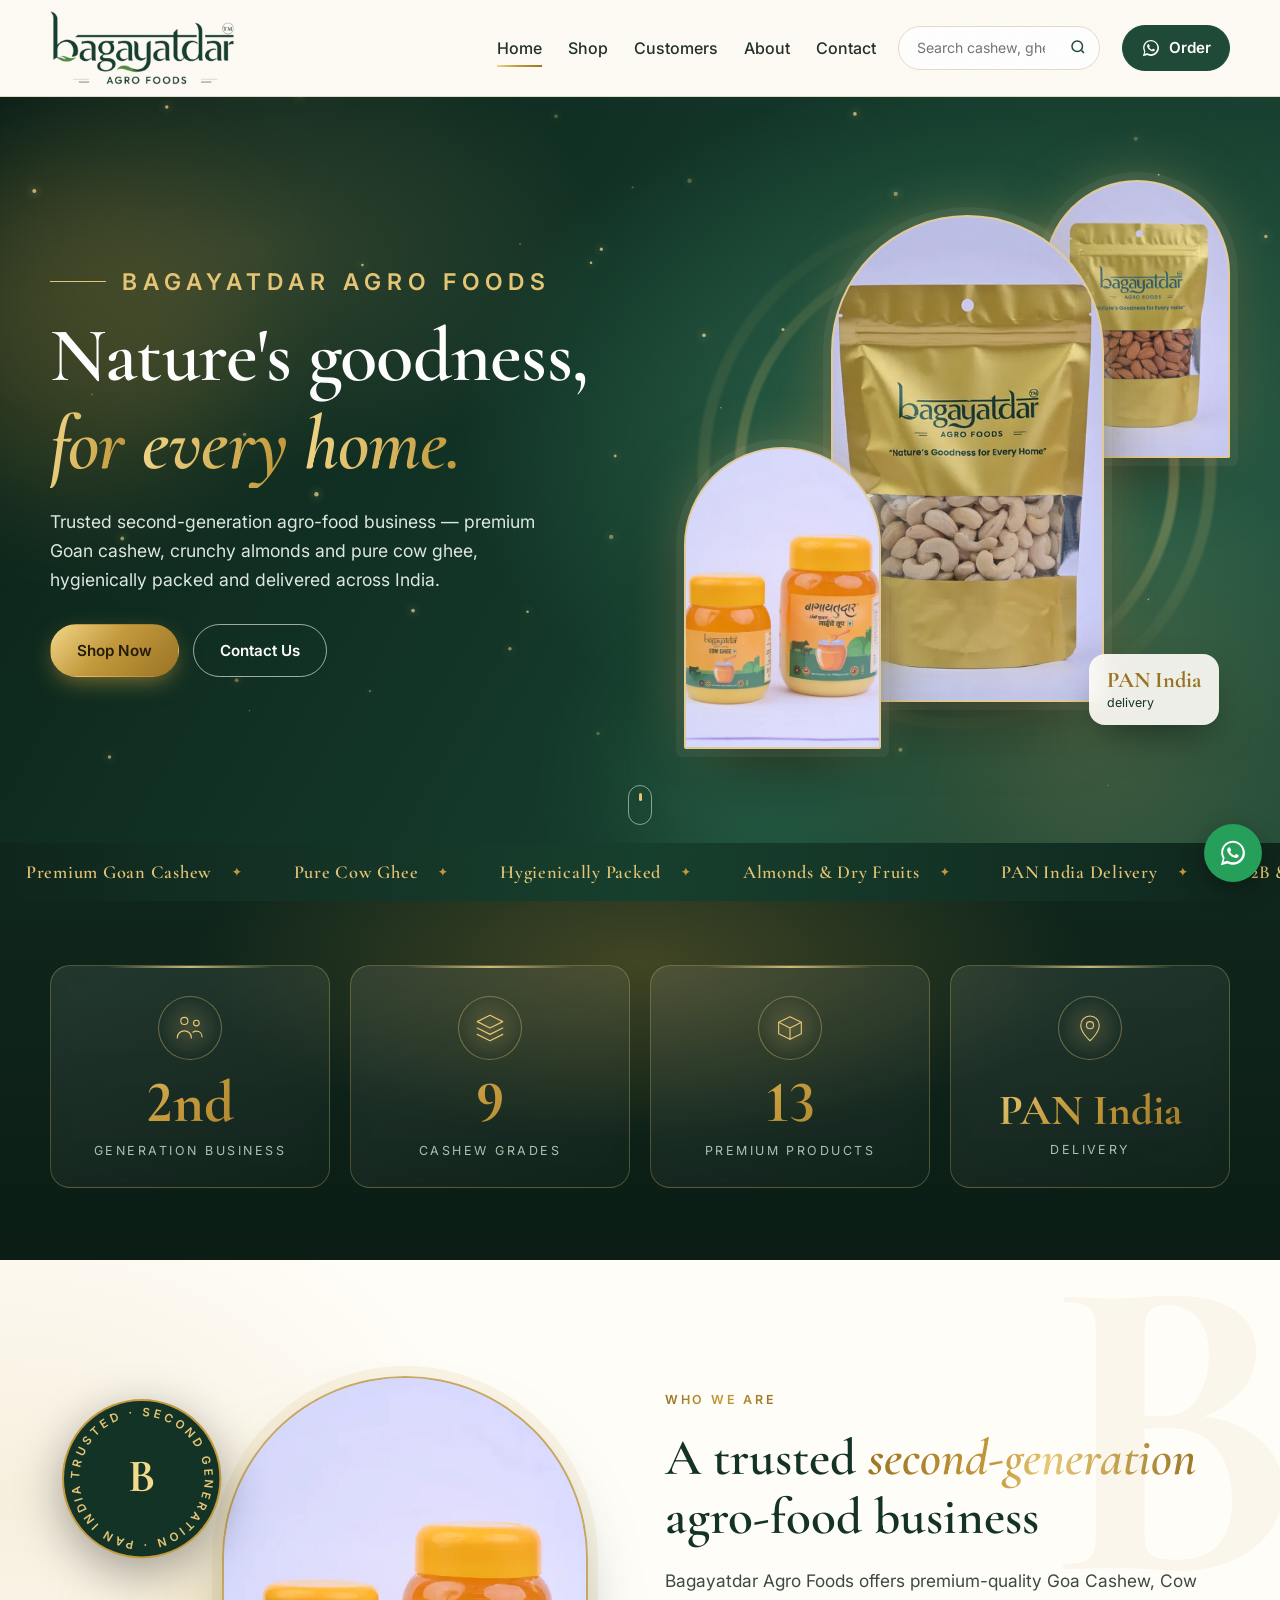
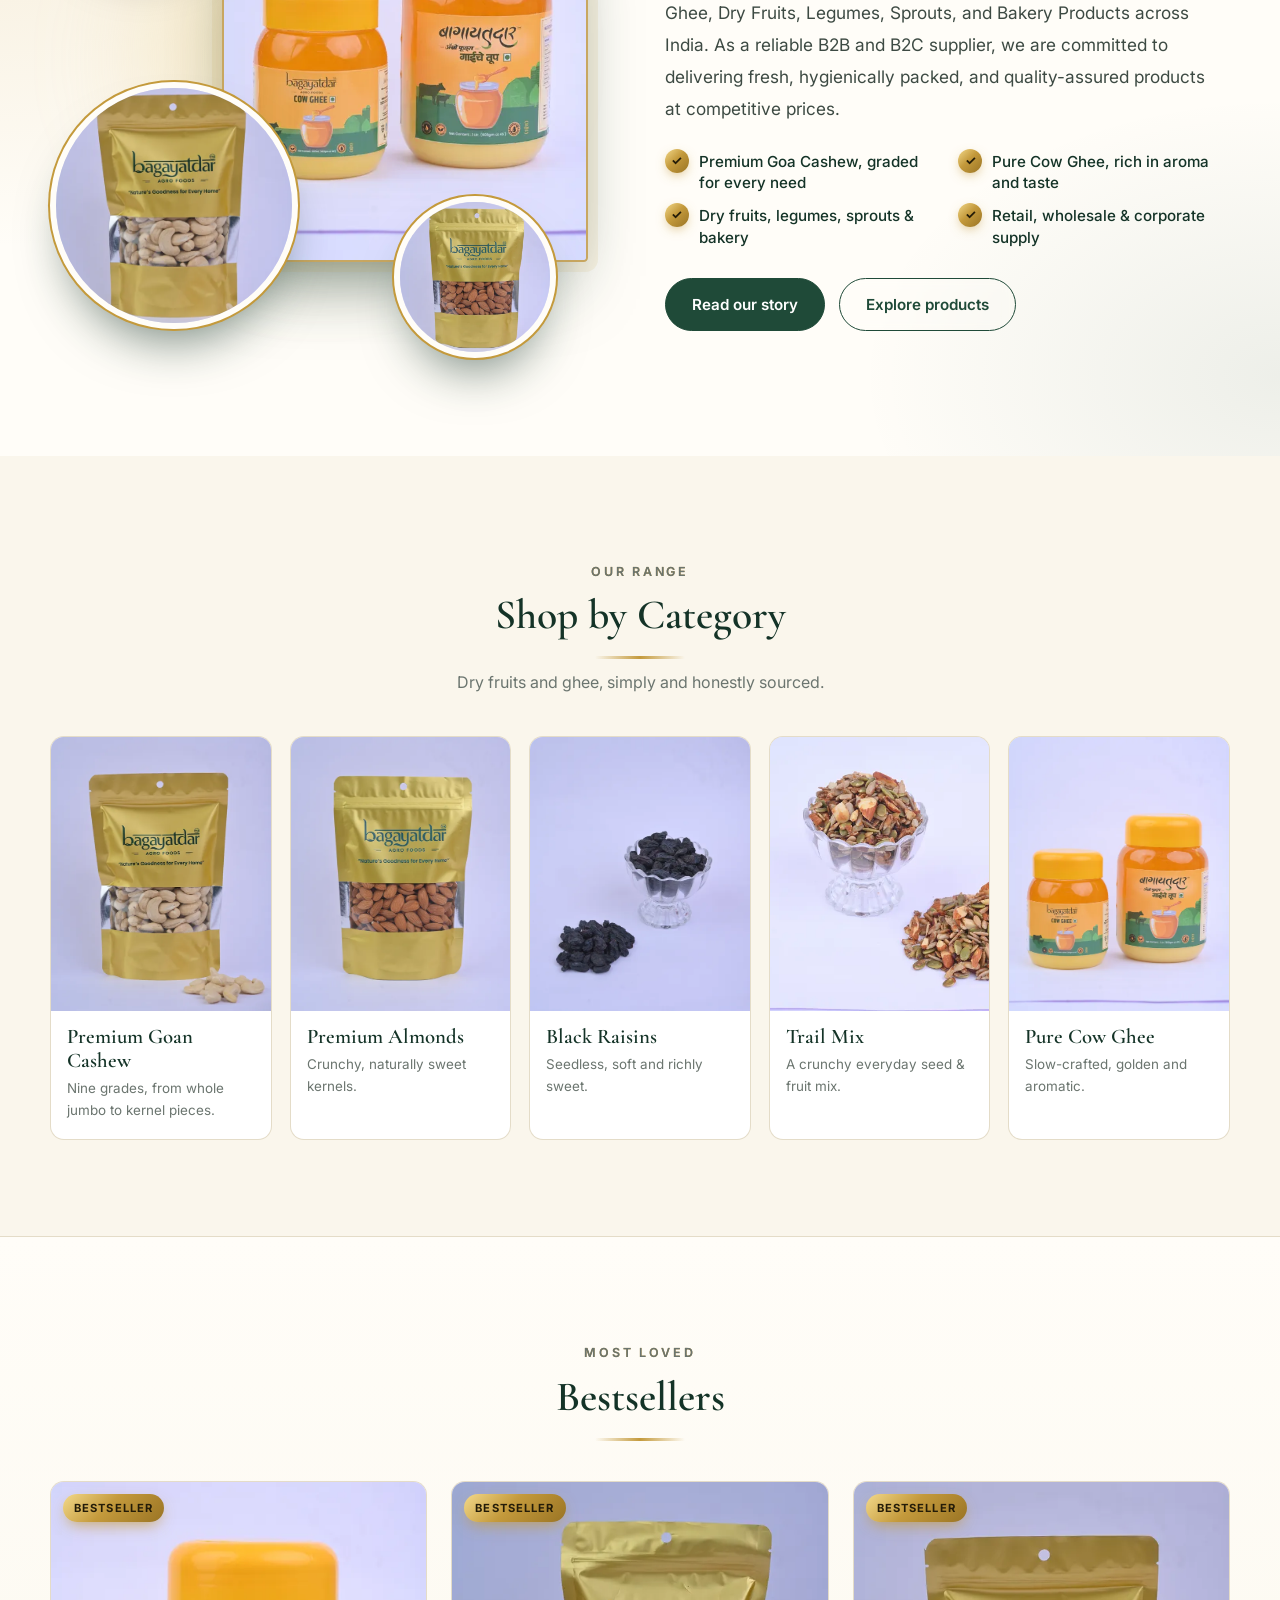
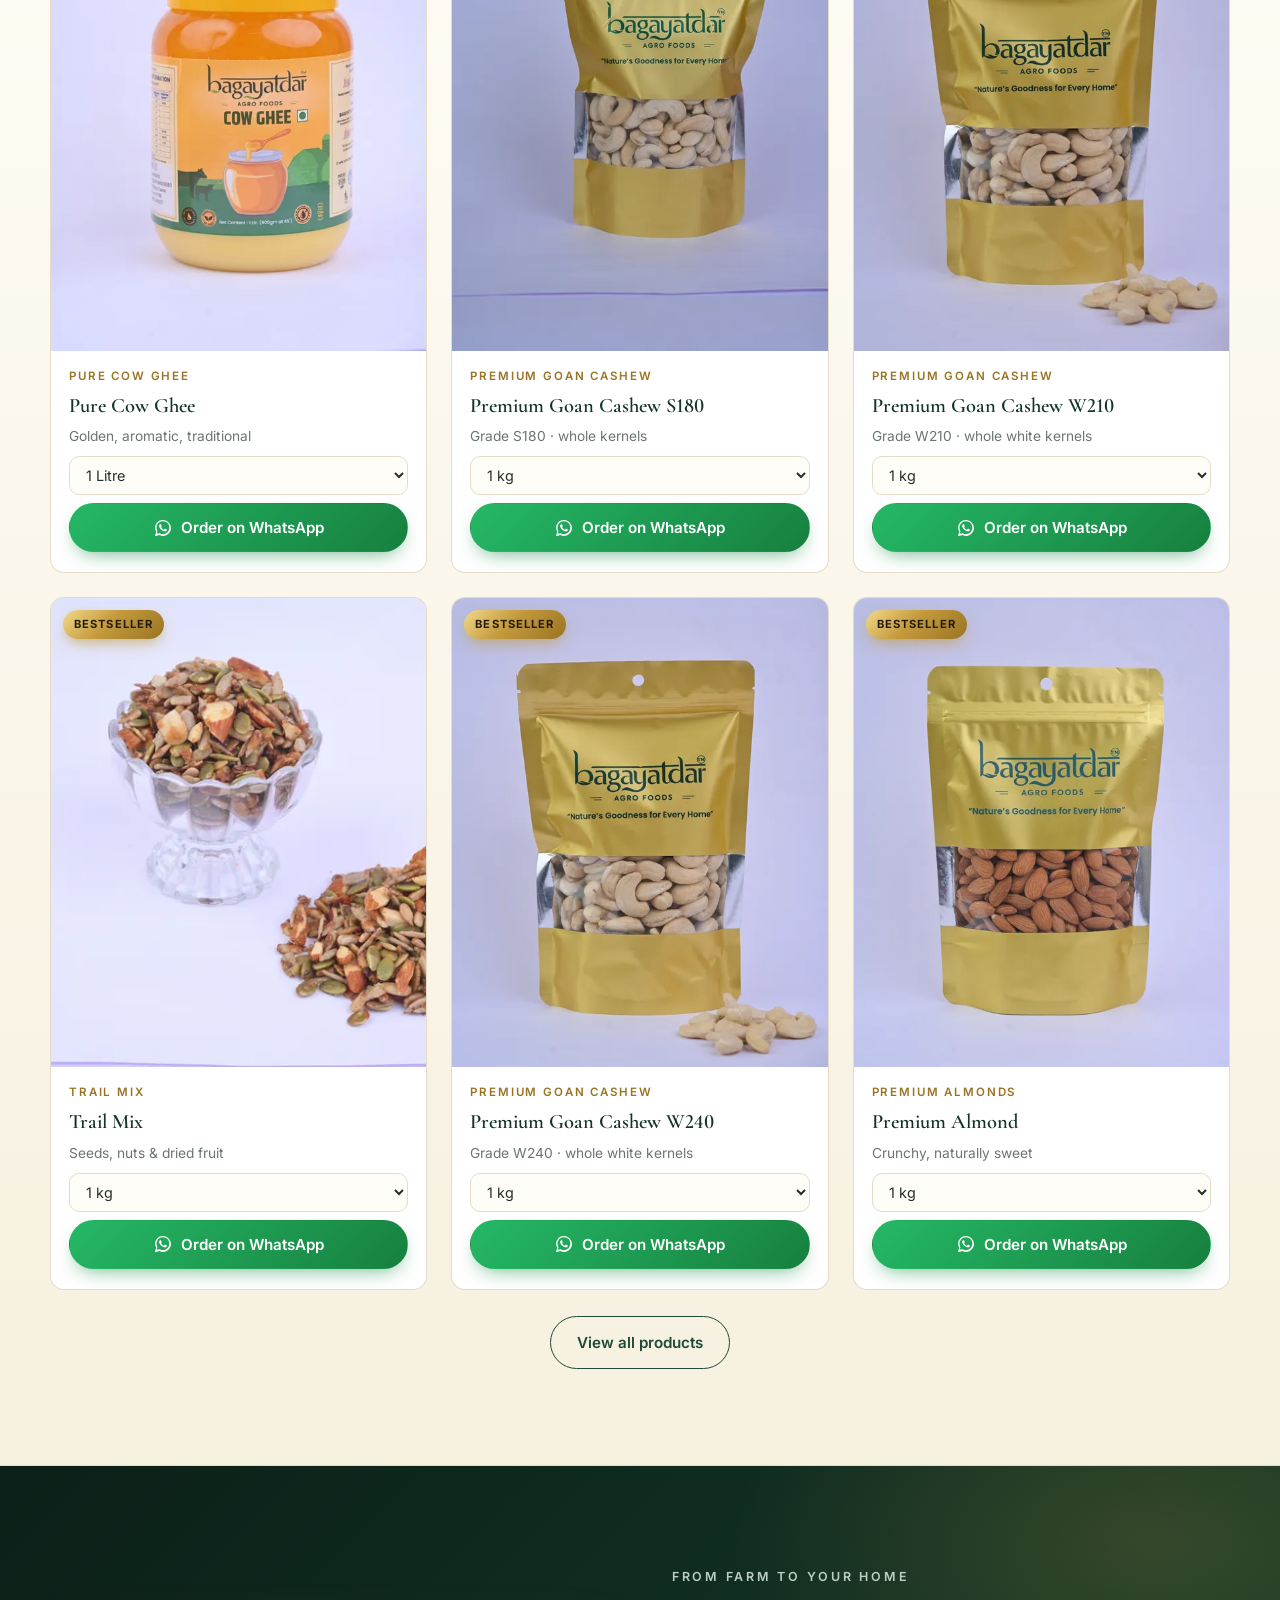
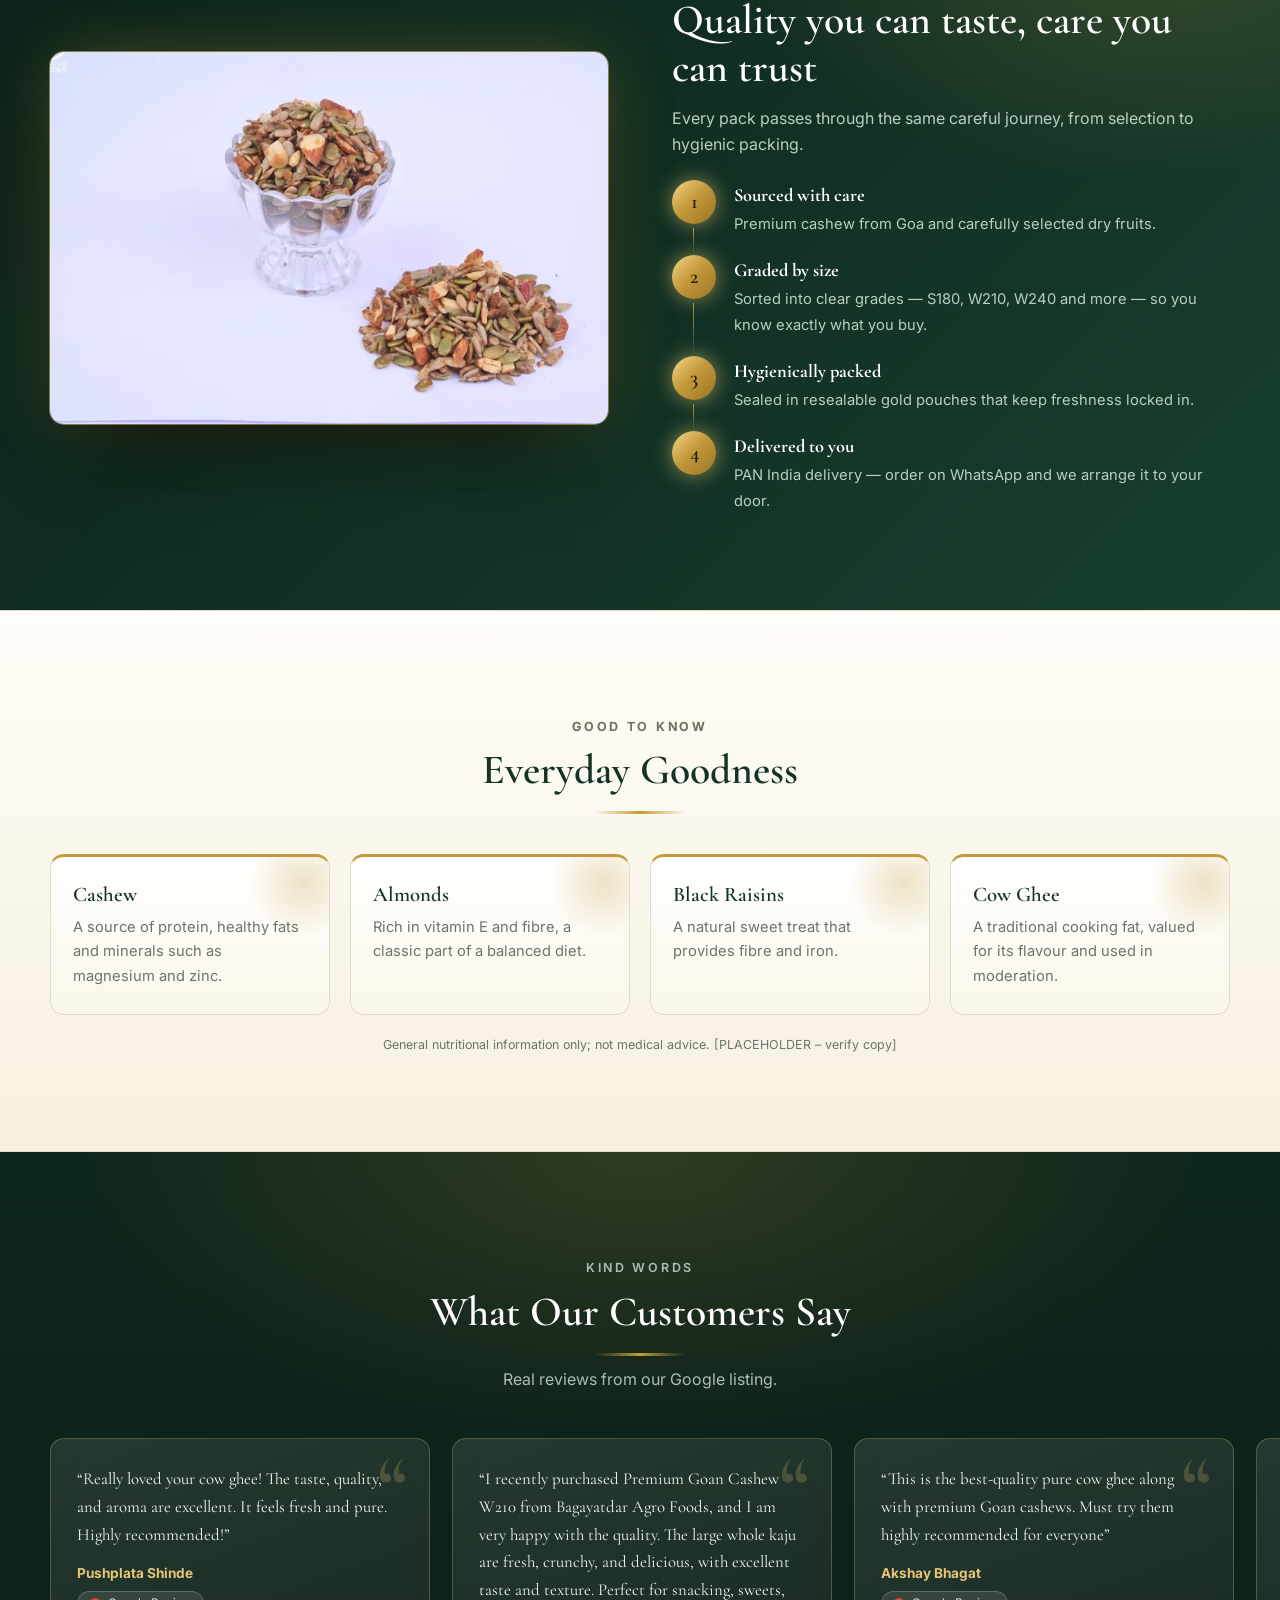
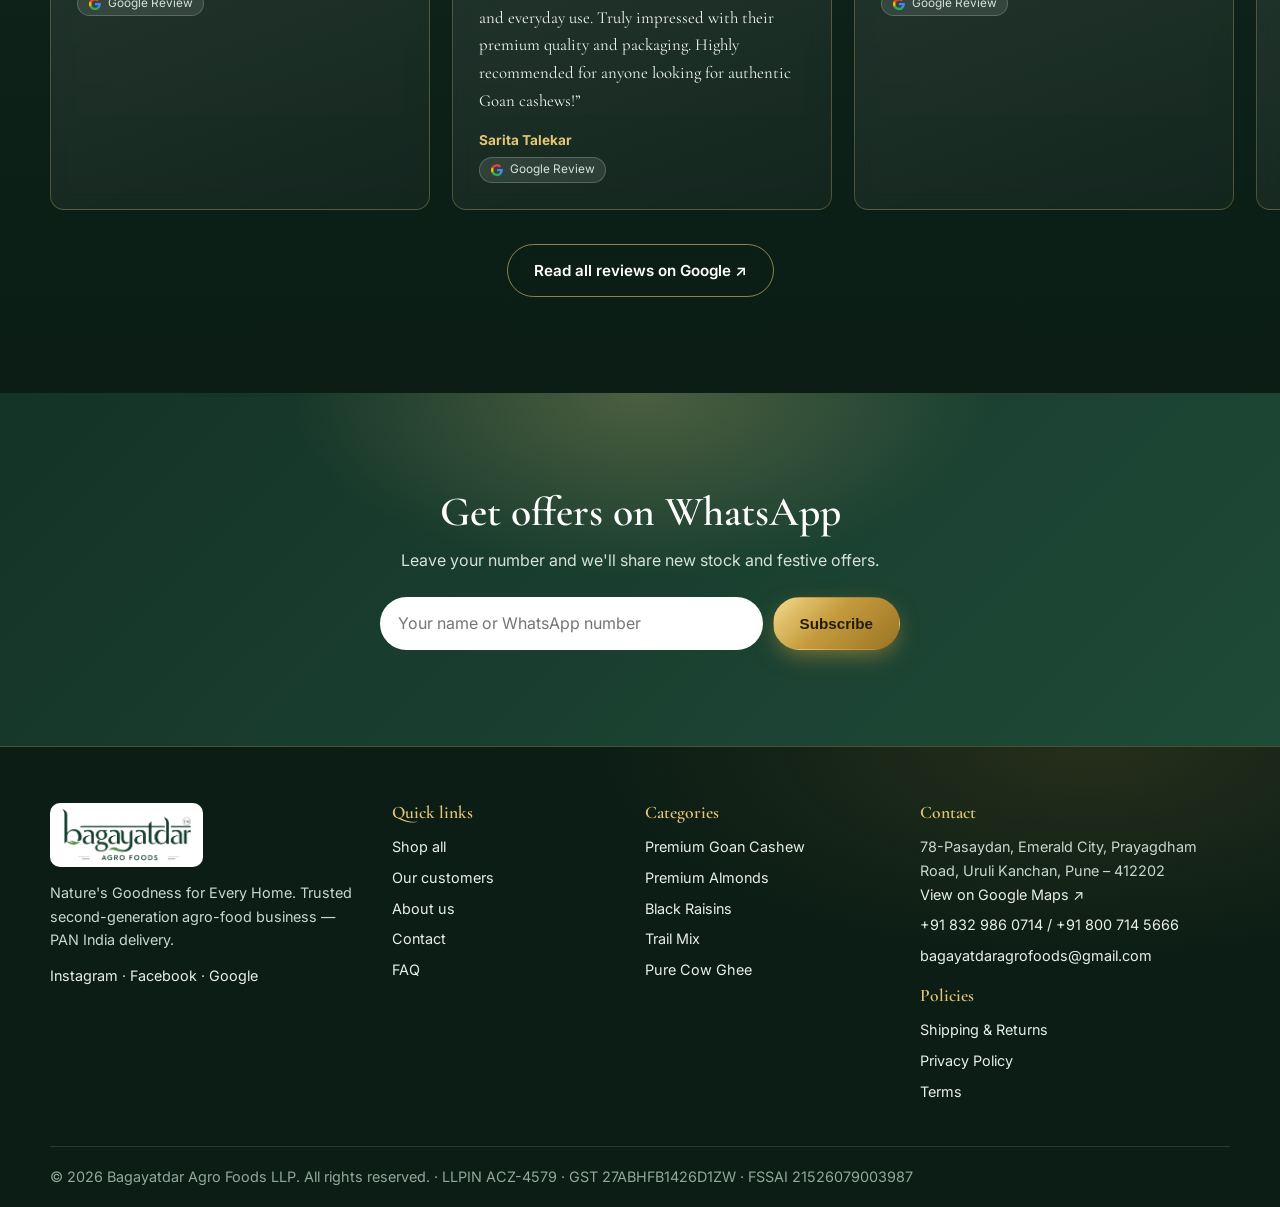
==== commit b9f47a9b: "Who We Are (home): swap ghee and cashew photos; revert About hero swap; BB1 Kani uses Z70_2693 Co-Au" ====
--- a/index.html
+++ b/index.html
@@ -48,8 +48,8 @@
 <section class="about"><div class="wrap about-grid">
   <div class="about-art reveal-l">
     <span class="a-glow"></span>
-    <div class="a-main"><img src="assets/img/p2679-1100.webp" srcset="assets/img/p2679-560.webp 560w, assets/img/p2679-1100.webp 1100w" sizes="(min-width:900px) 32vw, 80vw" alt="Bagayatdar premium Goan cashew pouch" loading="lazy"></div>
-    <div class="a-round"><img src="assets/img/p2711-560.webp" alt="Bagayatdar pure cow ghee" loading="lazy"></div>
+    <div class="a-main"><img src="assets/img/p2711-1100.webp" srcset="assets/img/p2711-560.webp 560w, assets/img/p2711-1100.webp 1100w" sizes="(min-width:900px) 32vw, 80vw" alt="Bagayatdar pure cow ghee" loading="lazy"></div>
+    <div class="a-round"><img src="assets/img/p2679-560.webp" alt="Bagayatdar premium Goan cashew pouch" loading="lazy"></div>
     <div class="a-round r2"><img src="assets/img/p2696-560.webp" alt="Bagayatdar premium almonds" loading="lazy"></div>
     <svg class="a-badge" viewBox="0 0 160 160" aria-hidden="true"><defs><path id="circ" d="M80 80m-62 0a62 62 0 1 1 124 0a62 62 0 1 1-124 0"/></defs>
       <circle cx="80" cy="80" r="78" fill="#143327" stroke="#c49a3c" stroke-width="2"/>
--- a/assets/css/premium.css
+++ b/assets/css/premium.css
@@ -438,3 +438,35 @@
 @media (max-width:820px){.badge-float{right:auto;left:0;bottom:auto;top:2%}}
 @media (max-width:820px){.buybar{display:flex}}
 @media (max-width:820px){.qcard:last-child{grid-column:1/-1}}
+
+/* ---------- Our Customers page ---------- */
+.cust-art{position:relative;display:grid;place-items:center;min-height:490px}
+.cust-core{position:relative;z-index:2;width:190px;height:190px;border-radius:50%;display:grid;place-content:center;text-align:center;color:#fff;background:radial-gradient(circle at 30% 25%,#2f6b50,#0f2a1f);border:2px solid var(--gold-l);box-shadow:0 0 60px -6px rgba(230,198,117,.6),inset 0 0 30px rgba(0,0,0,.35)}
+.cust-core b{font-family:var(--serif);font-size:3.2rem;line-height:1;background:linear-gradient(100deg,#e6c675,#fff3cf,#c49a3c);-webkit-background-clip:text;background-clip:text;color:transparent}
+.cust-core span{font-size:.78rem;letter-spacing:.14em;text-transform:uppercase;color:#cfe0d6;margin-top:6px}
+.orbit-logo{--R:178px;--s:94px;position:absolute;z-index:1;width:var(--s);height:var(--s);left:calc(50% + var(--x)*var(--R) - var(--s)/2);top:calc(50% + var(--y)*var(--R) - var(--s)/2);border-radius:50%;padding:4px;background:linear-gradient(145deg,#f3d98a,#9a7424);box-shadow:0 14px 34px -10px rgba(0,0,0,.6),0 0 28px -4px rgba(230,198,117,.5);animation:ofloat 6s ease-in-out infinite}
+.orbit-logo img{width:100%;height:100%;border-radius:50%;object-fit:cover;background:#fff}
+@keyframes ofloat{50%{translate:0 -10px}}
+.cust-sec{padding:clamp(60px,8vw,110px) 0;background:radial-gradient(700px 320px at 50% 0,rgba(196,154,60,.12),transparent 70%),var(--cream)}
+.cust-sec h2 em{font-style:italic;background:linear-gradient(100deg,#9a7424,#c49a3c 40%,#e6c675 55%,#9a7424);-webkit-background-clip:text;background-clip:text;color:transparent}
+.cust-grid{display:grid;grid-template-columns:repeat(4,1fr);gap:24px;margin-top:34px}
+.cust{position:relative;overflow:hidden;text-align:center;background:#fff;border:1px solid var(--line);border-radius:22px;padding:34px 20px 28px;display:flex;flex-direction:column;align-items:center;transition:transform .5s cubic-bezier(.2,.8,.2,1),box-shadow .5s,border-color .4s}
+.cust::before{content:"";position:absolute;left:0;top:0;width:100%;height:3px;background:var(--gold-grad);transform:scaleX(0);transform-origin:left;transition:transform .6s}
+.cust::after{content:"";position:absolute;inset:auto -30% -55% -30%;height:60%;background:radial-gradient(ellipse,rgba(230,198,117,.28),transparent 70%);opacity:0;transition:opacity .5s;pointer-events:none}
+.cust:hover{transform:translateY(-10px);border-color:var(--gold-l);box-shadow:var(--glow)}.cust:hover::before{transform:scaleX(1)}.cust:hover::after{opacity:1}
+.cust-logo{width:150px;height:150px;border-radius:50%;padding:5px;margin-bottom:20px;background:linear-gradient(145deg,#f3d98a,#9a7424 55%,#e6c675);box-shadow:0 16px 30px -14px rgba(20,51,39,.5);transition:transform .6s cubic-bezier(.2,.8,.2,1)}
+.cust:hover .cust-logo{transform:scale(1.07) rotate(-3deg)}
+.cust-logo img{width:100%;height:100%;border-radius:50%;object-fit:cover;background:#fff;border:3px solid #fff}
+.cust-tag{font-size:.7rem;font-weight:600;letter-spacing:.12em;text-transform:uppercase;color:var(--gold-d);background:#fbf3dc;border:1px solid rgba(196,154,60,.4);border-radius:99px;padding:4px 12px;margin-bottom:12px}
+.cust h3{font-size:1.4rem;margin-bottom:6px}.cust p{color:var(--muted);font-size:.92rem;margin-bottom:0}
+.cust-more{background:linear-gradient(160deg,#143327,#1f4a38);border-color:rgba(230,198,117,.4)}.cust-more h3{color:#fff}.cust-more p{color:#bcd0c4;margin-bottom:16px}.cust-more .cust-tag{background:rgba(230,198,117,.15);color:var(--gold-l)}
+.cust-logo.plus{display:grid;place-items:center;background:transparent;border:2px dashed var(--gold-l);box-shadow:none;padding:0}.cust-logo.plus span{font-family:var(--serif);font-size:4rem;color:var(--gold-l);line-height:1}
+@media (max-width:1100px){.cust-grid{grid-template-columns:repeat(3,1fr)}}
+@media (max-width:820px){.cust-art{min-height:380px;max-width:420px;margin:10px auto 0}.cust-core{width:150px;height:150px}.cust-core b{font-size:2.5rem}.cust-grid{grid-template-columns:repeat(2,1fr);gap:14px}.cust{padding:26px 12px 22px}.cust-logo{width:118px;height:118px}.cust h3{font-size:1.2rem}}
+@media (max-width:460px){.cust p{font-size:.84rem}}
+@media (prefers-reduced-motion:reduce){.orbit-logo{animation:none}}
+@media (max-width:820px){.cust-art{min-height:340px}.cust-core{width:136px;height:136px}.cust-core b{font-size:2.1rem}.cust-core span{font-size:.54rem;letter-spacing:.04em;padding:0 10px}.orbit-logo{--R:118px;--s:62px}}
+.stats.three ul{grid-template-columns:repeat(3,1fr)}@media (max-width:900px){.stats.three ul{grid-template-columns:1fr 1fr}.stats.three li:last-child{grid-column:1/-1}}
+
+/* lining numerals */
+h1,h2,h3,h4,.pcat,.pcard h3,.psub{font-variant-numeric:lining-nums;font-feature-settings:"lnum" 1}
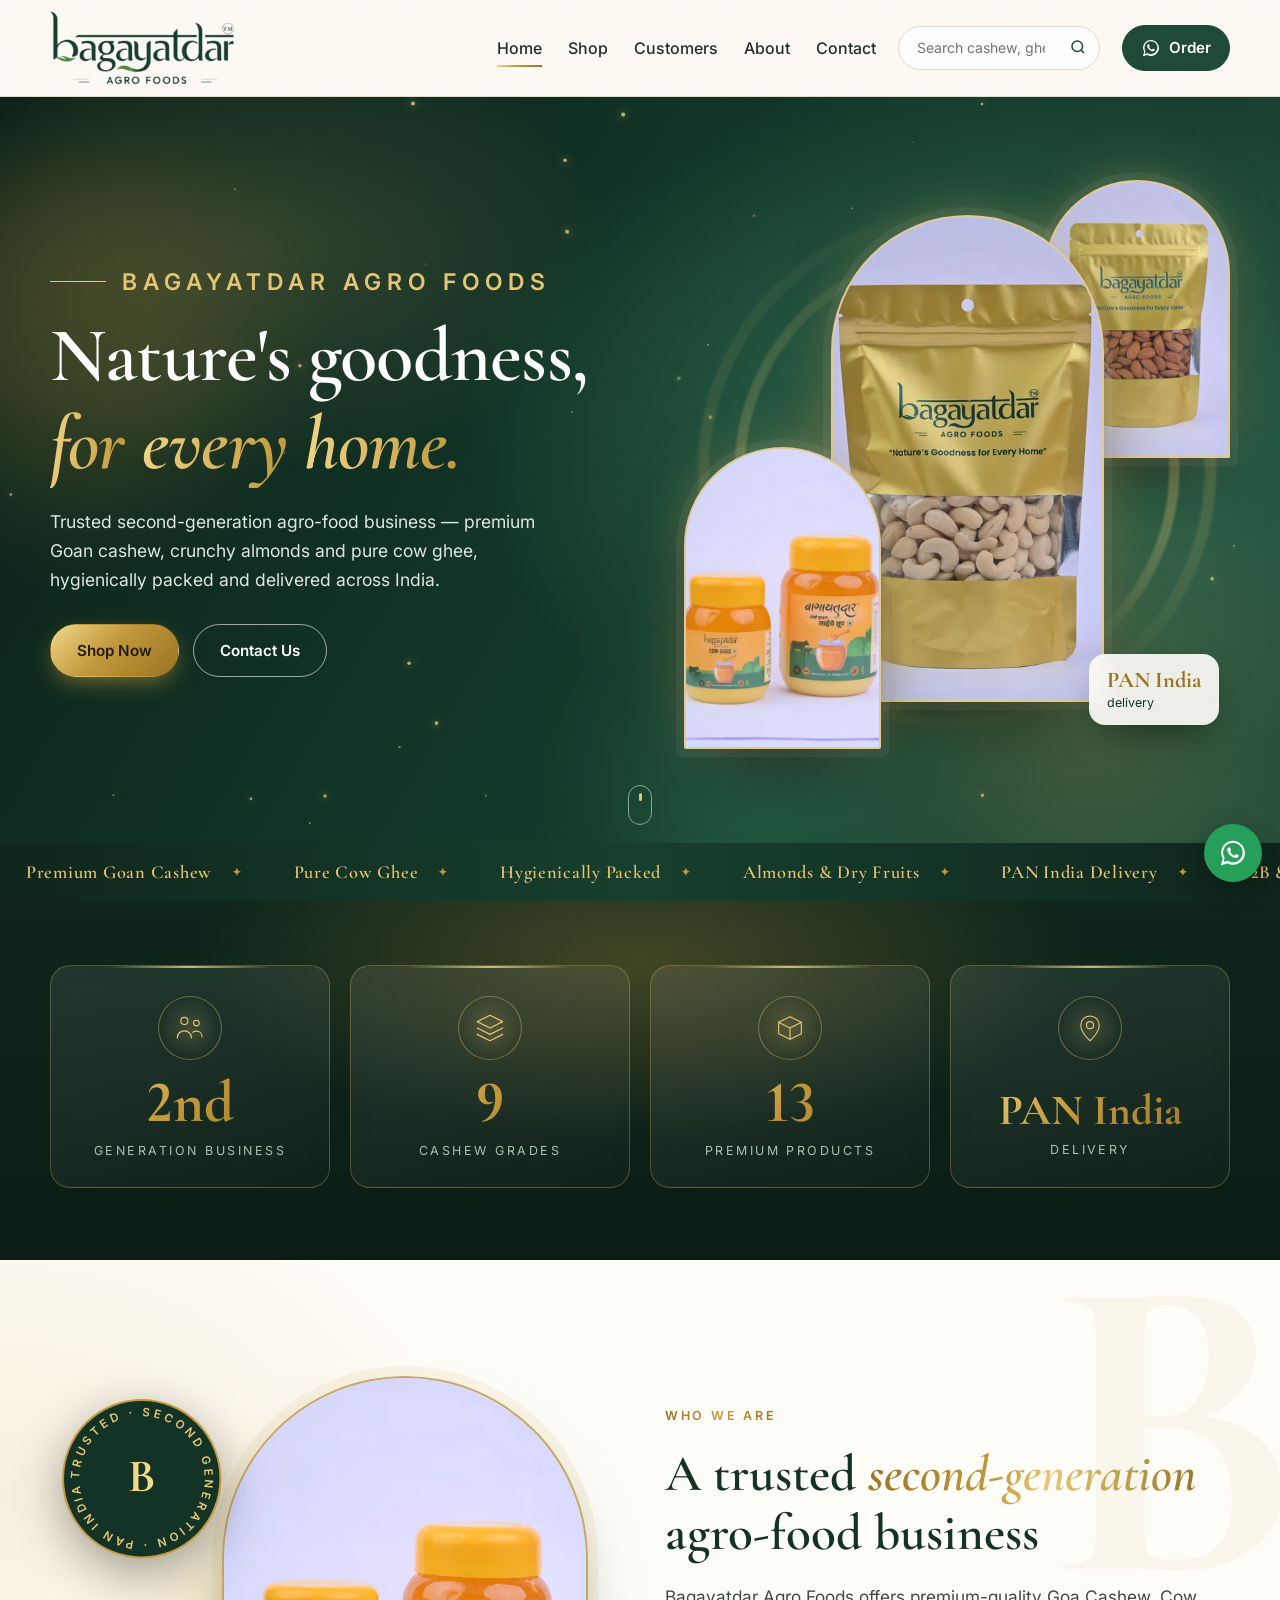
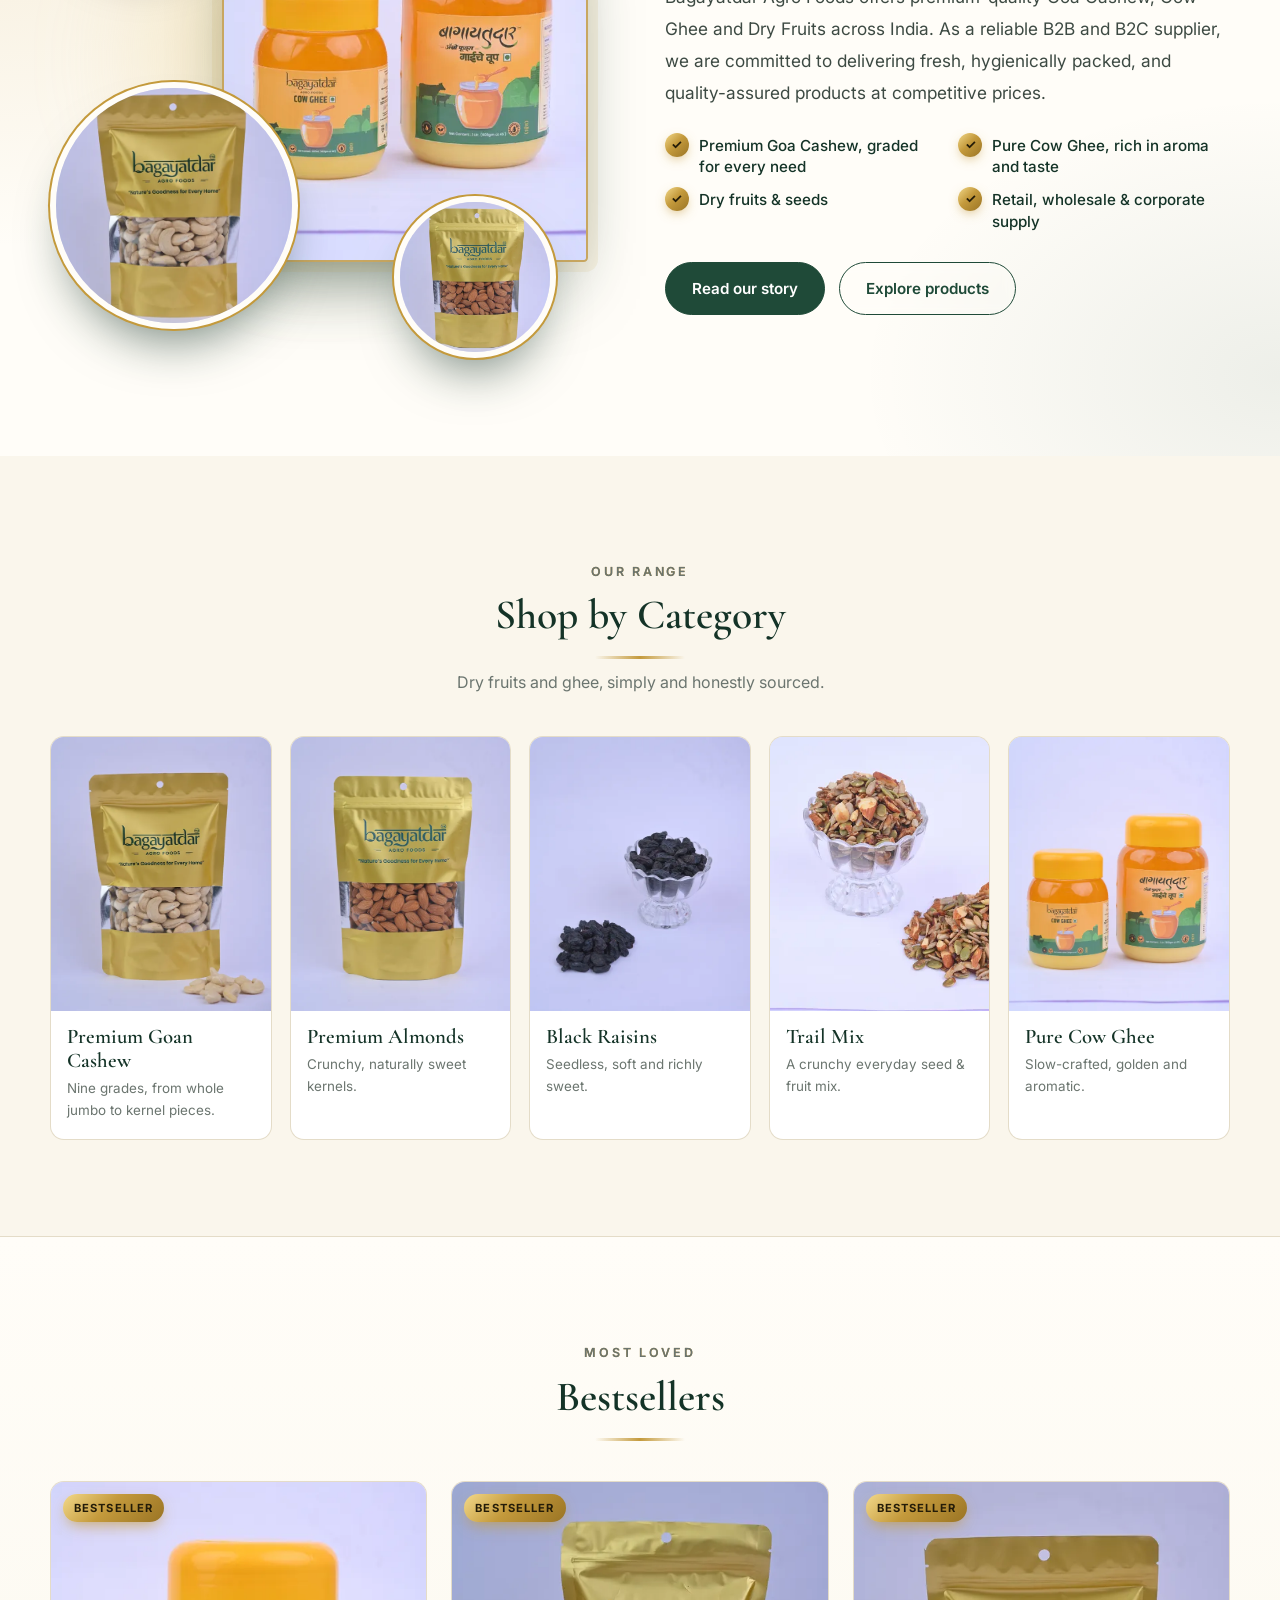
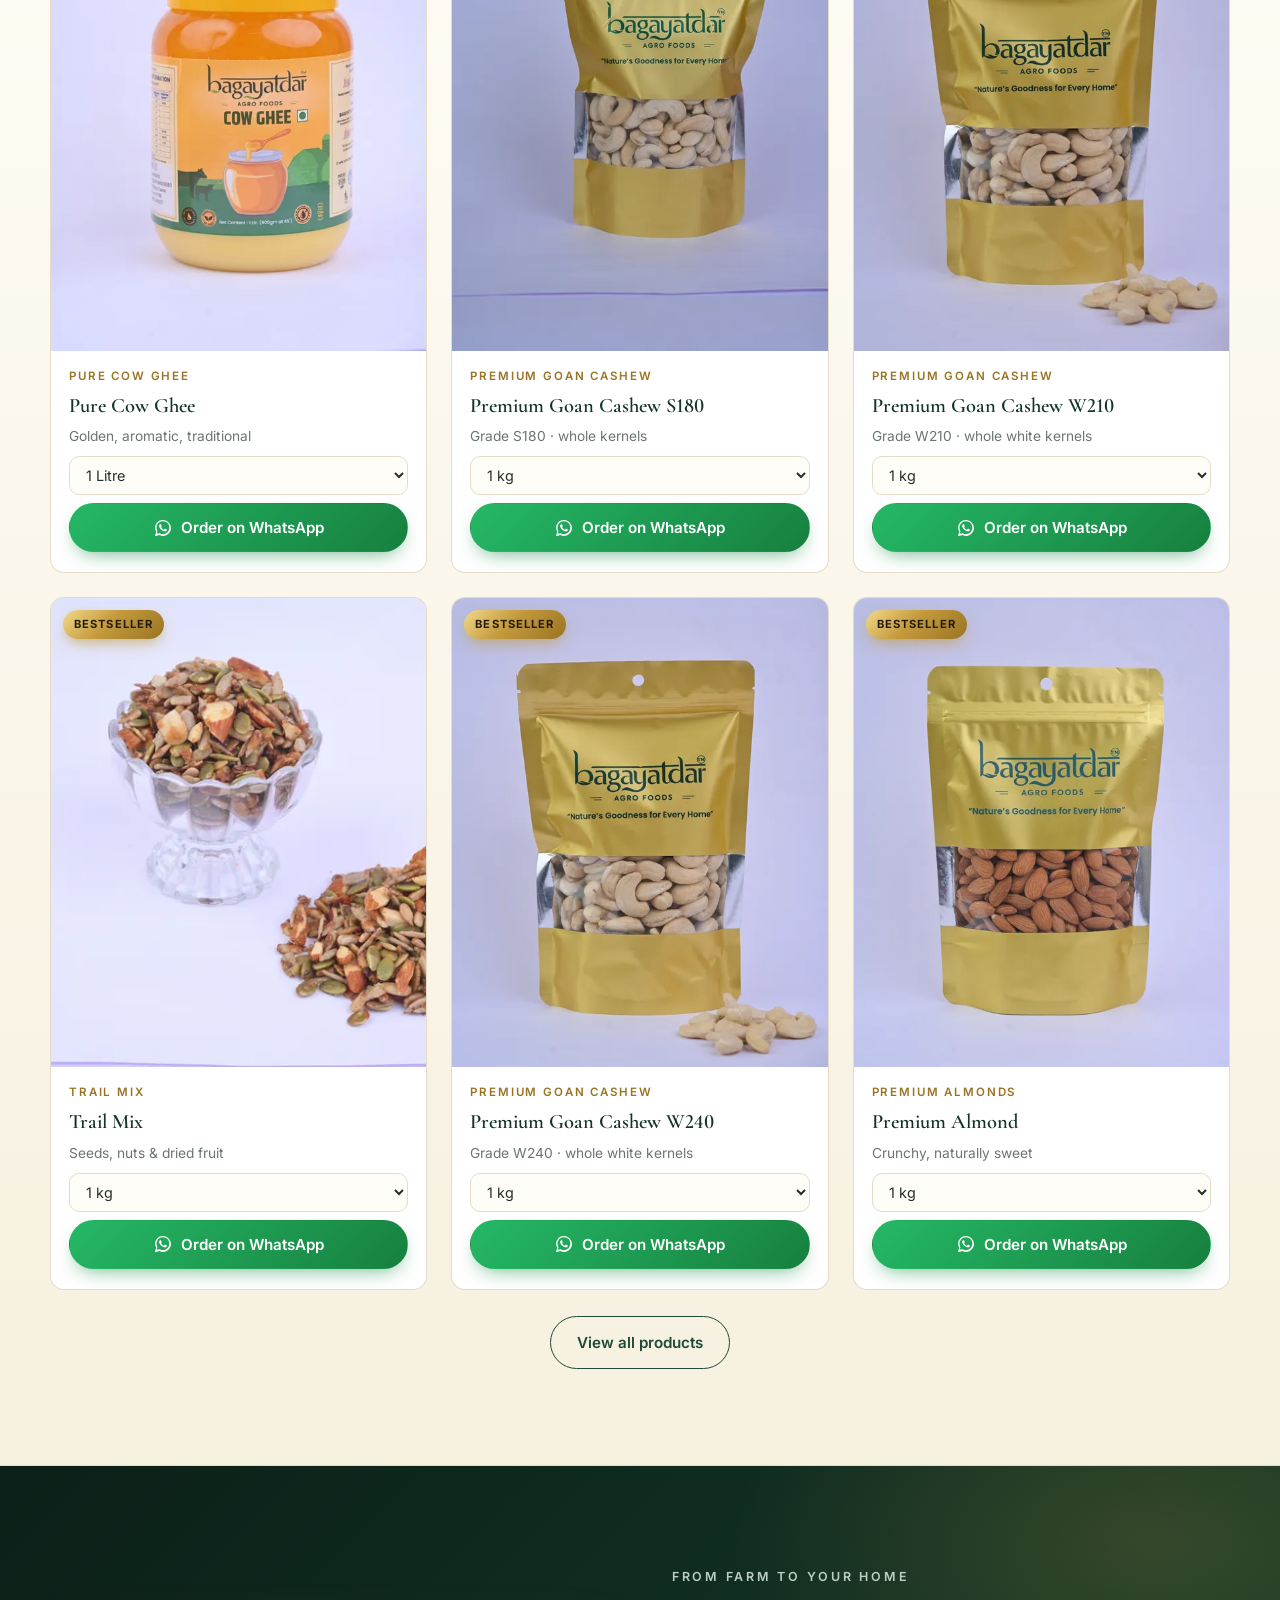
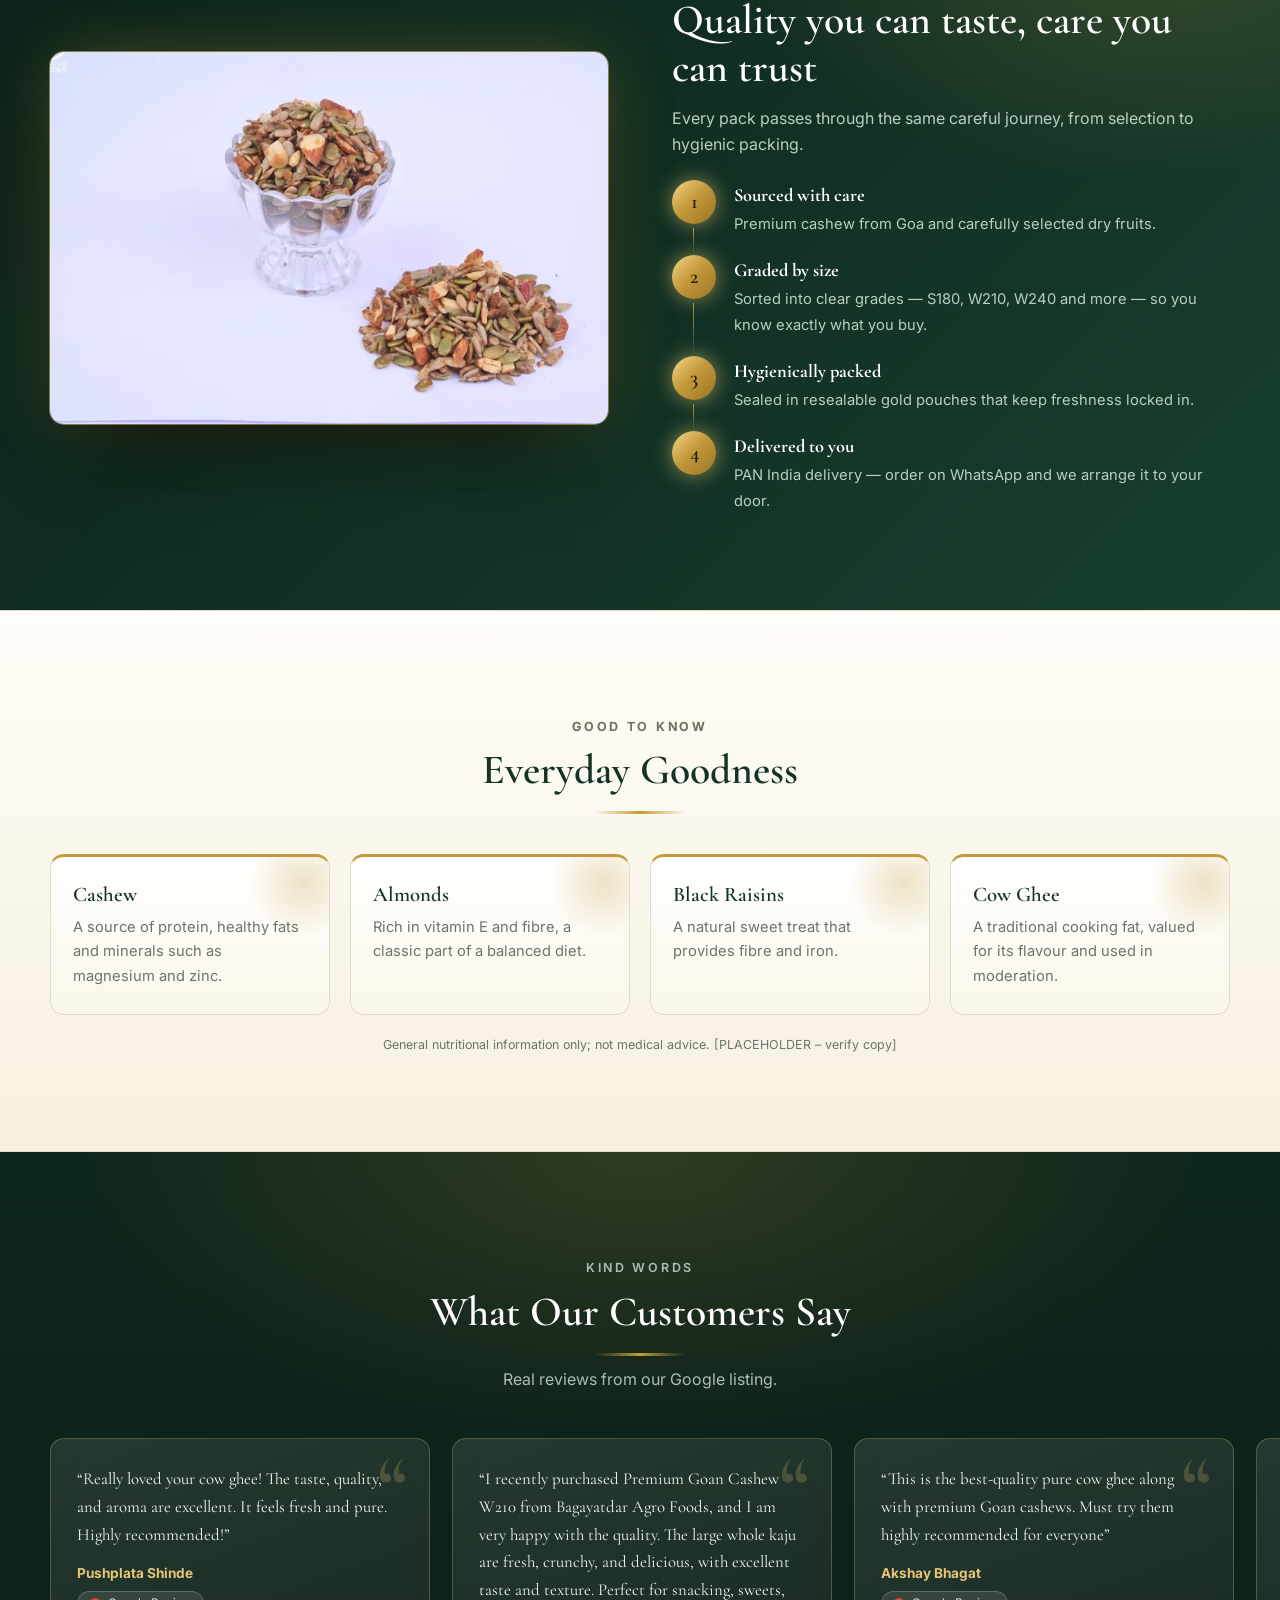
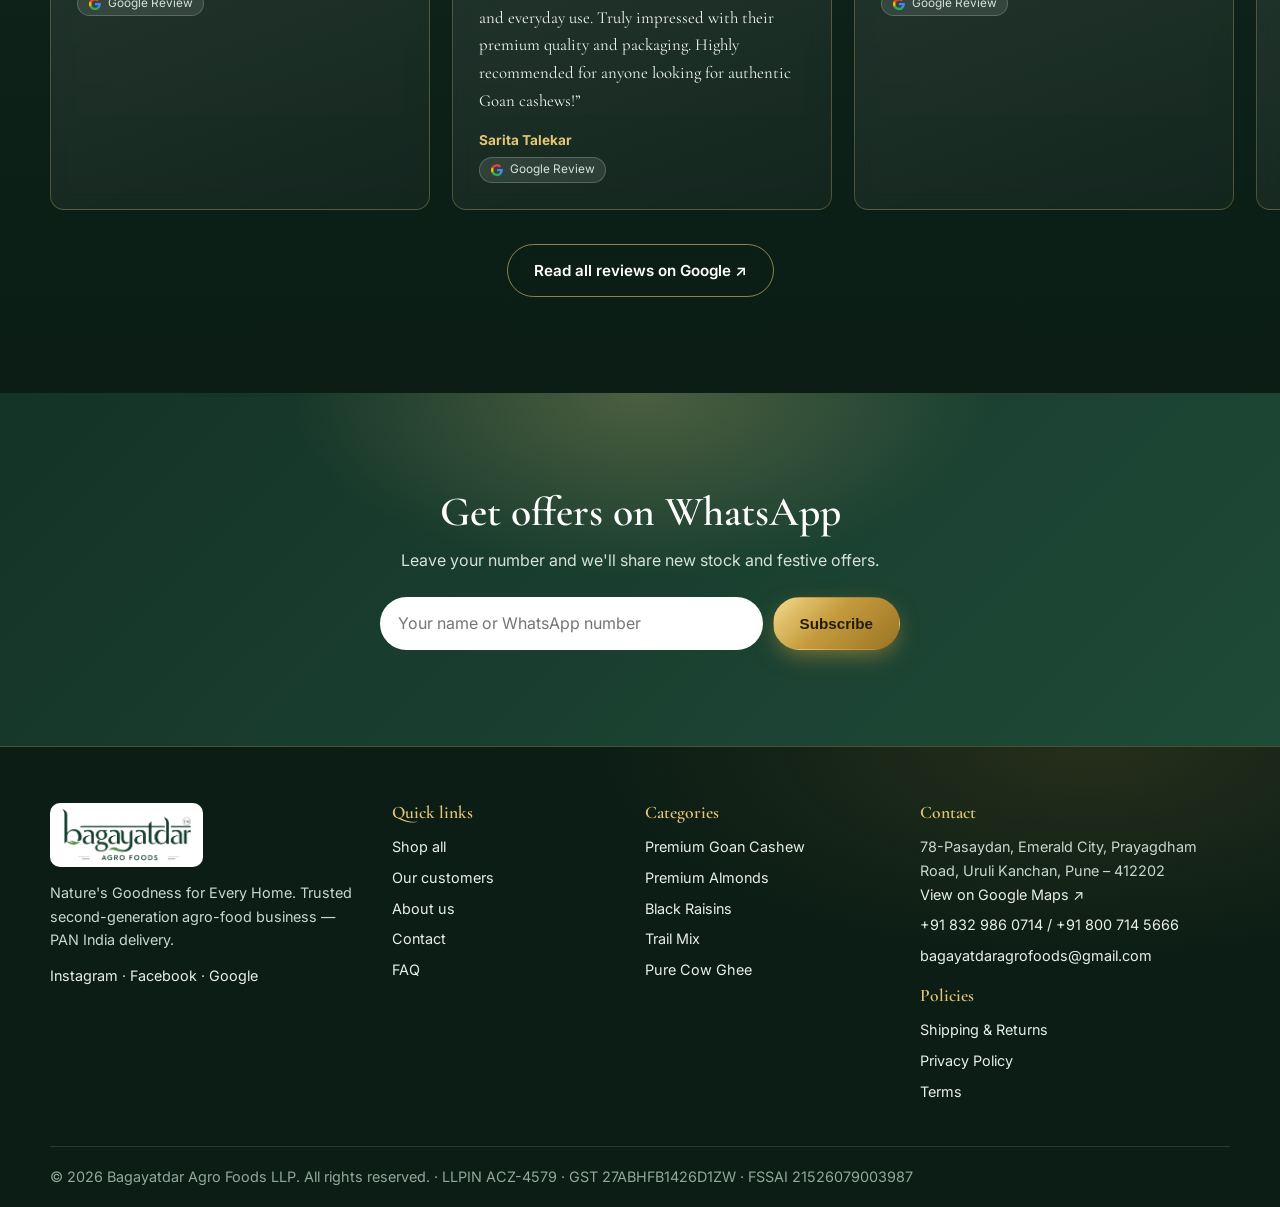
==== commit 56bec387: "Remove Legumes, Sprouts and Bakery Products wording from site copy Co-Authored-By: Claude Sonnet 5.5" ====
--- a/index.html
+++ b/index.html
@@ -59,8 +59,8 @@
   <div class="about-txt reveal">
     <p class="eyebrow">Who We Are</p>
     <h2>A trusted <em>second-generation</em> agro-food business</h2>
-    <p class="lead-p">Bagayatdar Agro Foods offers premium-quality Goa Cashew, Cow Ghee, Dry Fruits, Legumes, Sprouts, and Bakery Products across India. As a reliable B2B and B2C supplier, we are committed to delivering fresh, hygienically packed, and quality-assured products at competitive prices.</p>
-    <ul class="ticks"><li>Premium Goa Cashew, graded for every need</li><li>Pure Cow Ghee, rich in aroma and taste</li><li>Dry fruits, legumes, sprouts &amp; bakery</li><li>Retail, wholesale &amp; corporate supply</li></ul>
+    <p class="lead-p">Bagayatdar Agro Foods offers premium-quality Goa Cashew, Cow Ghee and Dry Fruits across India. As a reliable B2B and B2C supplier, we are committed to delivering fresh, hygienically packed, and quality-assured products at competitive prices.</p>
+    <ul class="ticks"><li>Premium Goa Cashew, graded for every need</li><li>Pure Cow Ghee, rich in aroma and taste</li><li>Dry fruits &amp; seeds</li><li>Retail, wholesale &amp; corporate supply</li></ul>
     <div class="cta"><a class="btn" href="about.html">Read our story</a><a class="btn btn-ghost" href="shop.html">Explore products</a></div>
   </div></div></section>
 <section><div class="wrap"><div class="sec-head reveal"><p class="eyebrow">Our Range</p><h2>Shop by Category</h2><p>Dry fruits and ghee, simply and honestly sourced.</p></div>
--- a/assets/css/premium.css
+++ b/assets/css/premium.css
@@ -470,3 +470,17 @@
 
 /* lining numerals */
 h1,h2,h3,h4,.pcat,.pcard h3,.psub{font-variant-numeric:lining-nums;font-feature-settings:"lnum" 1}
+
+/* owner profile */
+.owner-sec{padding:clamp(60px,8vw,110px) 0;background:radial-gradient(700px 360px at 12% 30%,rgba(196,154,60,.14),transparent 70%),var(--paper)}
+.owner-grid{display:grid;grid-template-columns:minmax(260px,.8fr) 1.2fr;gap:clamp(36px,6vw,90px);align-items:center}
+.owner-art{position:relative;margin:0;max-width:400px;width:100%;justify-self:center;text-align:center}
+.owner-art .owner-glow{position:absolute;inset:8% -8% -4%;border-radius:50%;background:radial-gradient(circle,rgba(230,198,117,.45),transparent 68%);filter:blur(10px);z-index:0}
+.owner-photo{position:relative;z-index:1;border-radius:999px 999px 24px 24px;padding:6px;background:linear-gradient(145deg,#f3d98a,#9a7424 55%,#e6c675);box-shadow:0 30px 60px -22px rgba(20,51,39,.55),0 0 0 8px rgba(196,154,60,.12)}
+.owner-photo img{width:100%;height:auto;aspect-ratio:342/400;object-fit:cover;object-position:50% 20%;border-radius:999px 999px 18px 18px;border:3px solid #fff;background:#fff}
+.owner-art figcaption{position:relative;z-index:2;margin:-30px auto 0;width:max-content;max-width:92%;background:linear-gradient(160deg,#143327,#1f4a38);color:#fff;border:1px solid rgba(230,198,117,.55);border-radius:16px;padding:12px 24px;box-shadow:0 18px 34px -16px rgba(20,51,39,.7)}
+.owner-art figcaption b{display:block;font:600 1.3rem/1.2 var(--serif)}
+.owner-art figcaption span{font-size:.72rem;letter-spacing:.16em;text-transform:uppercase;color:var(--gold-l)}
+.owner-txt h2{font-size:clamp(2rem,3.6vw,2.9rem);margin:8px 0 18px}
+.owner-txt h2 em{font-style:italic;background:linear-gradient(100deg,#9a7424,#c49a3c 40%,#e6c675 55%,#9a7424);-webkit-background-clip:text;background-clip:text;color:transparent}
+@media (max-width:820px){.owner-grid{grid-template-columns:1fr}.owner-art{max-width:320px}}
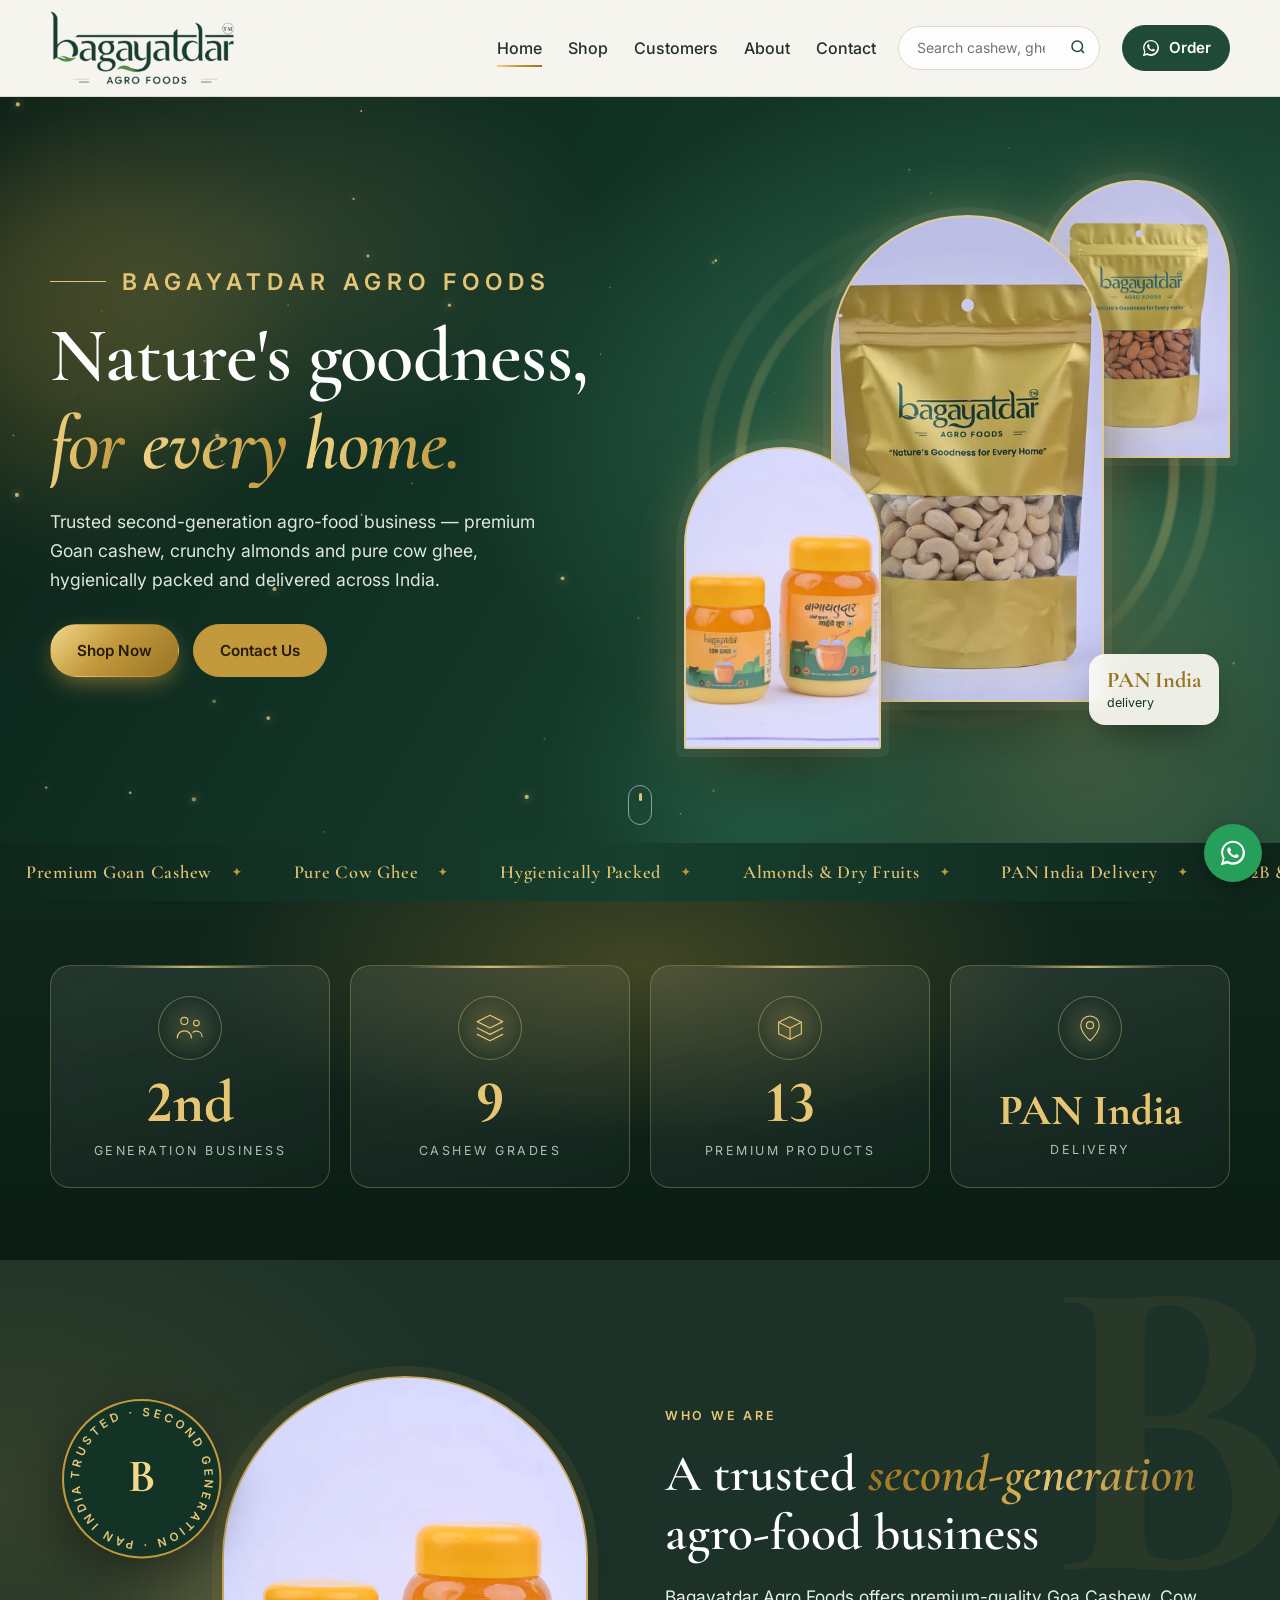
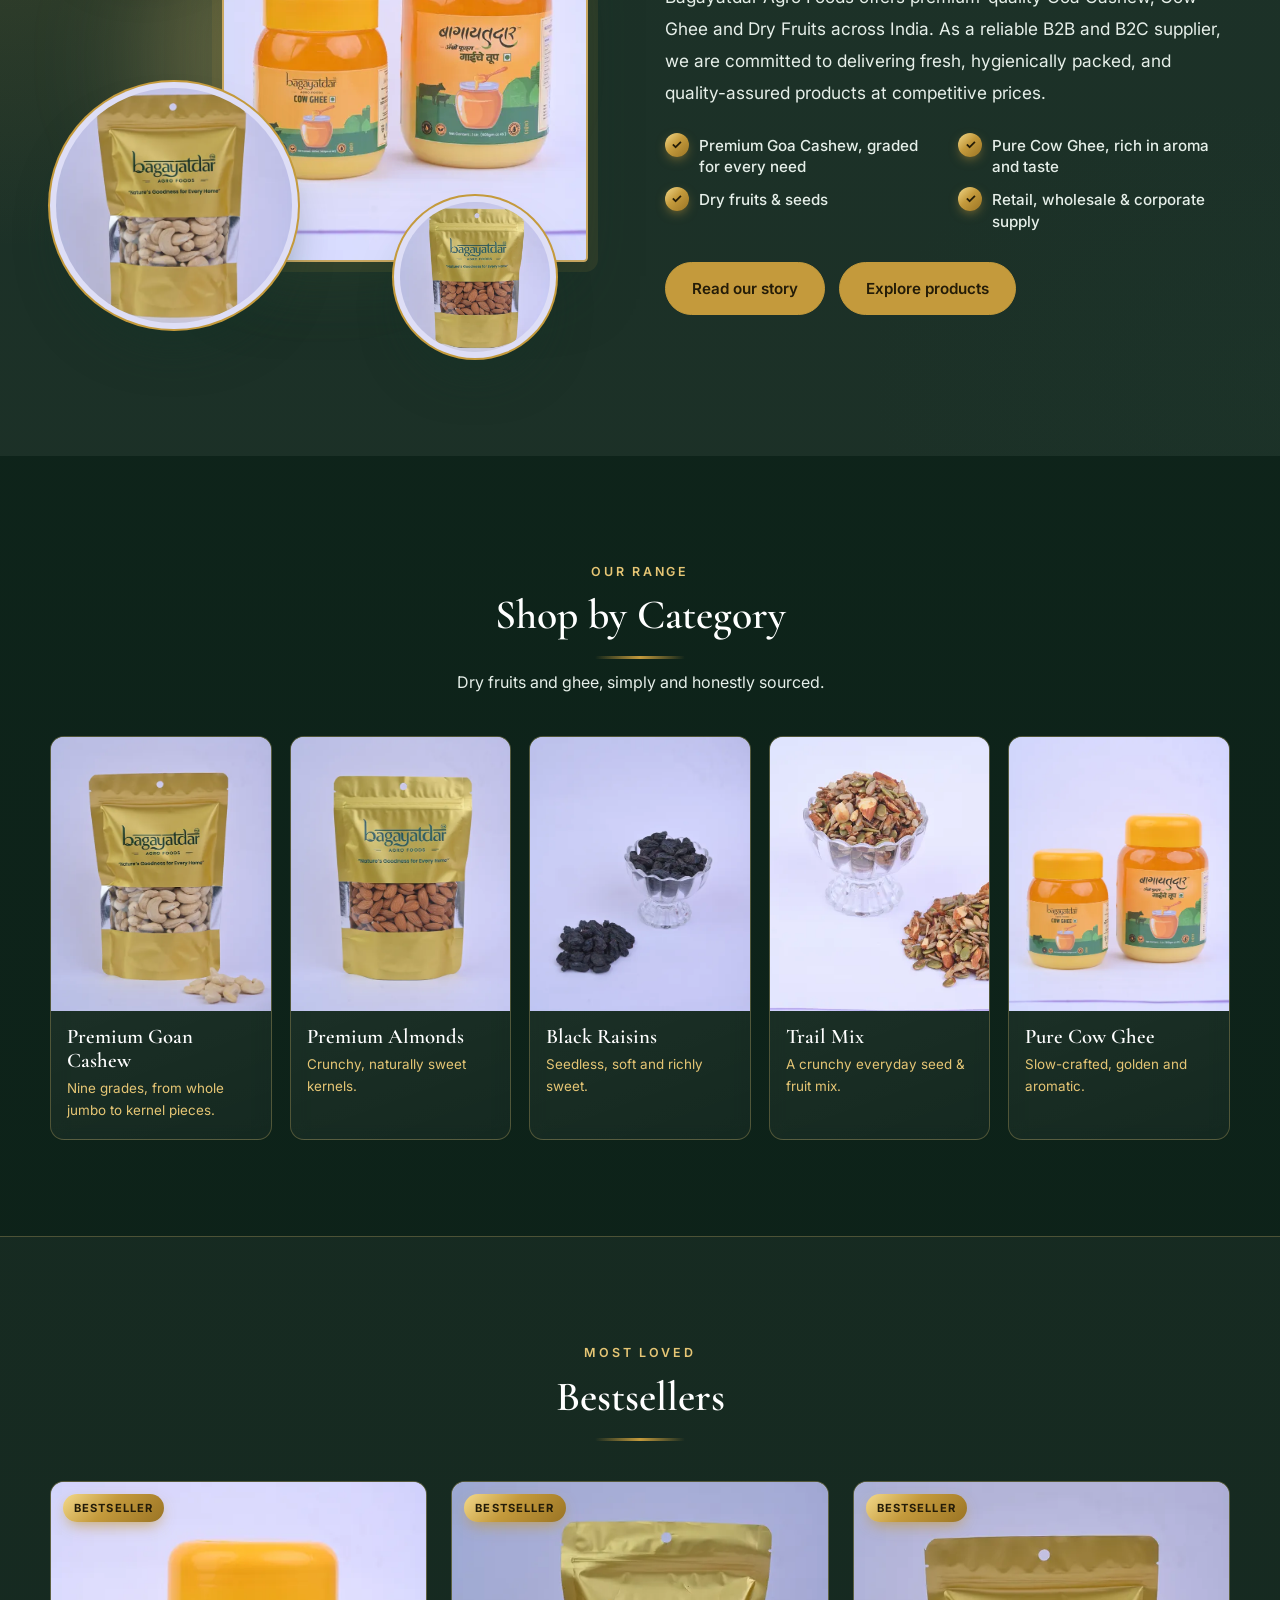
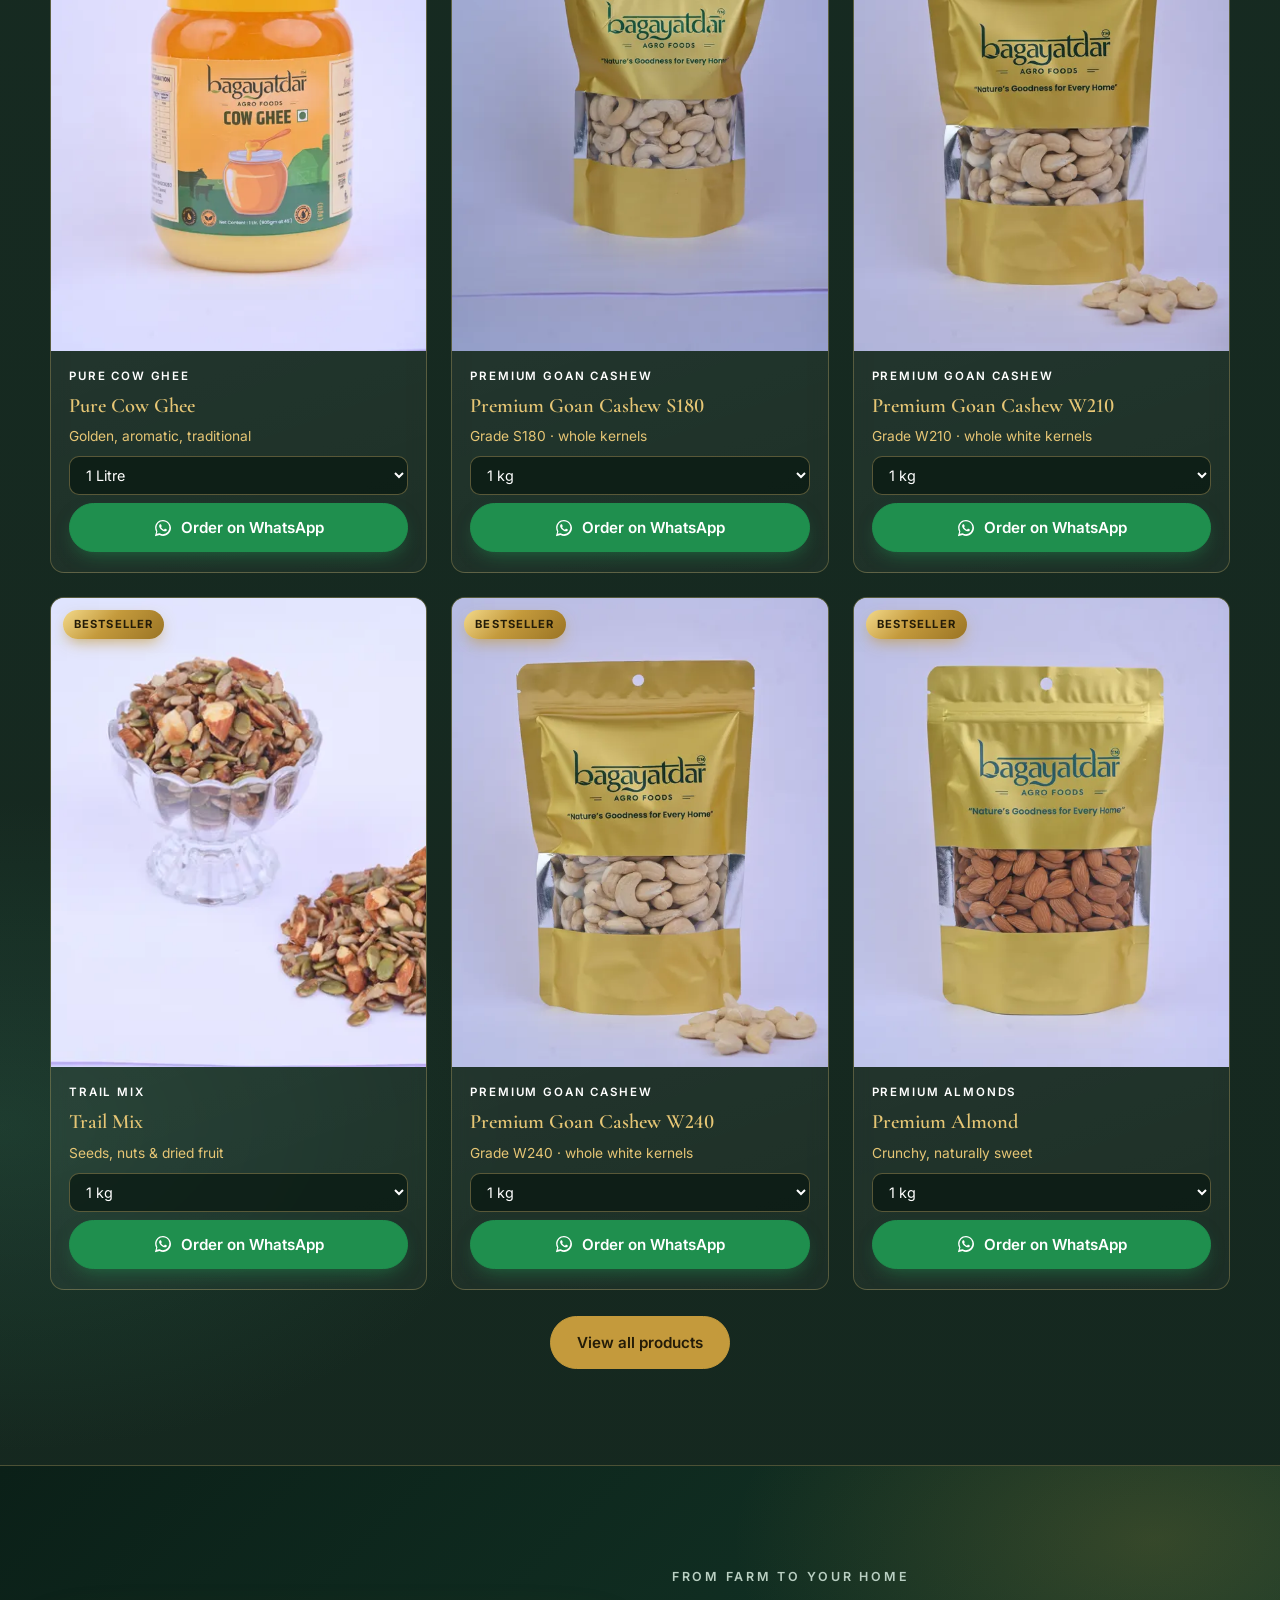
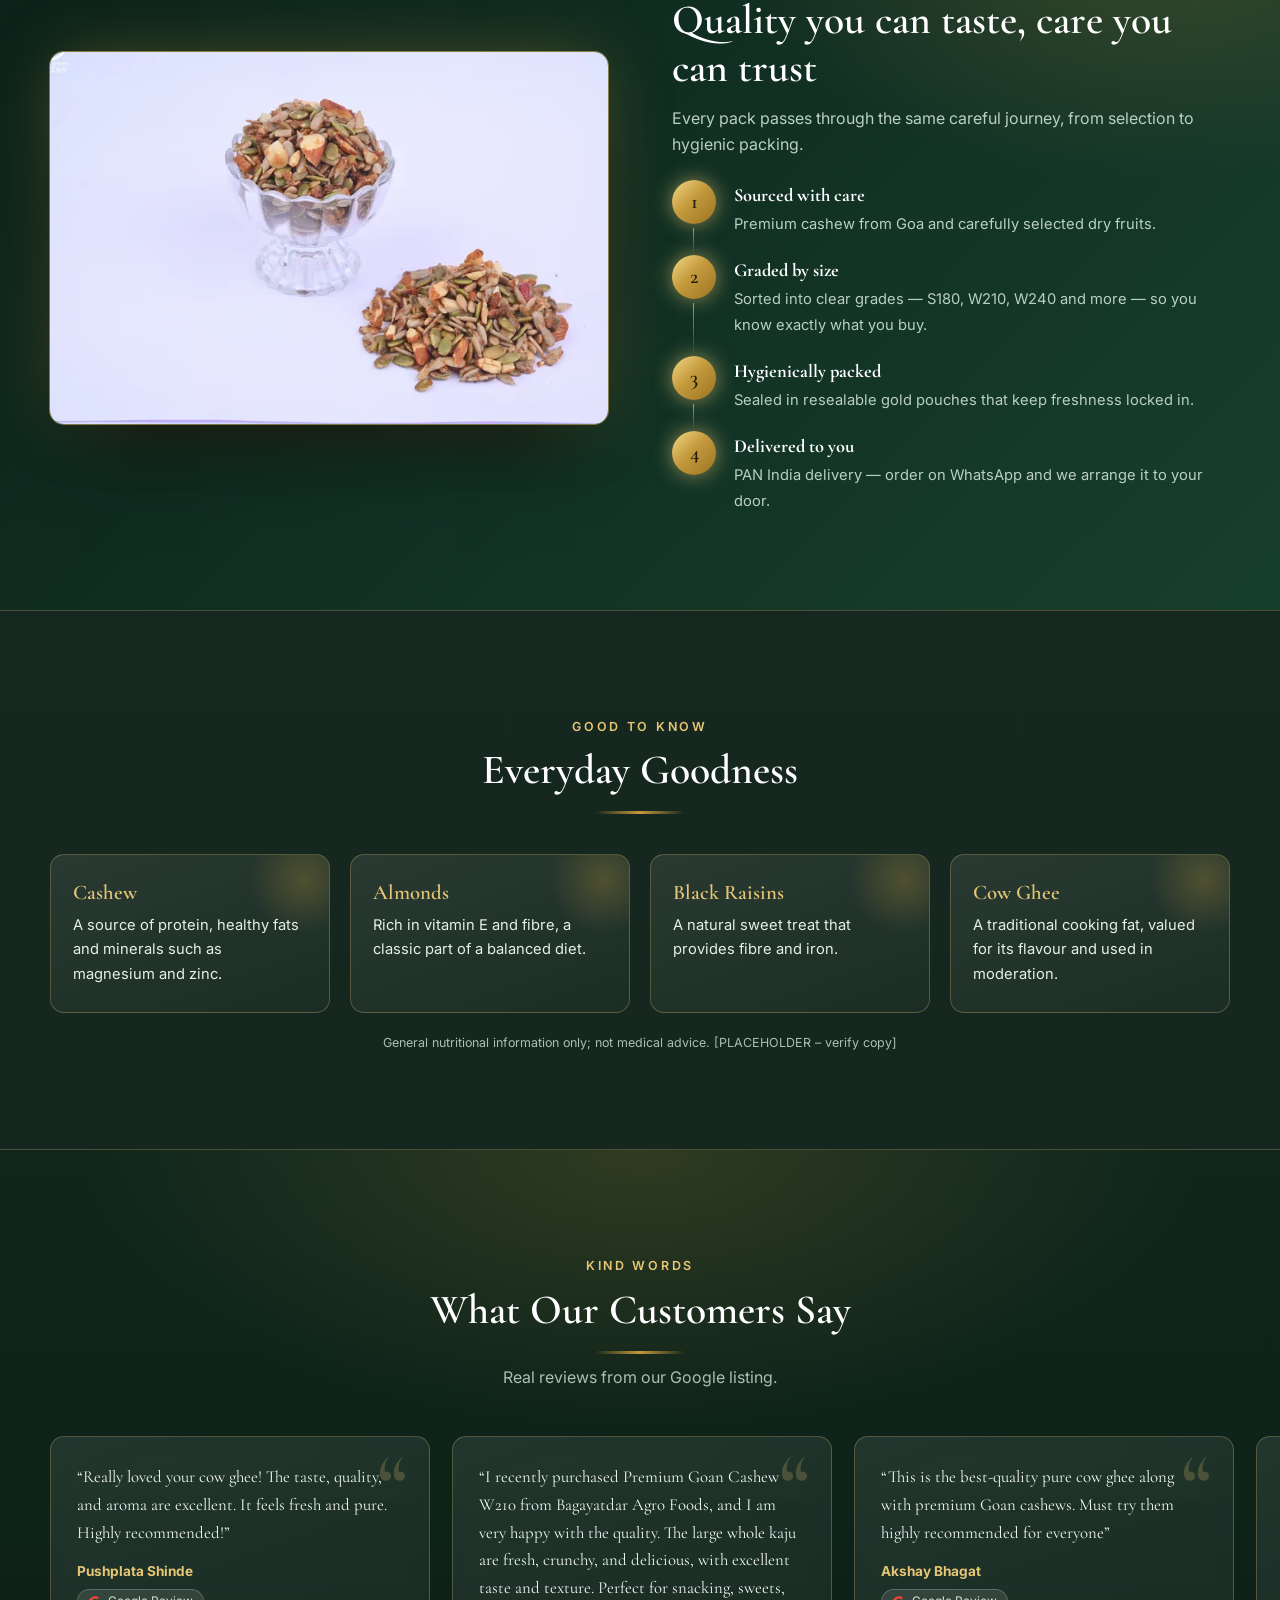
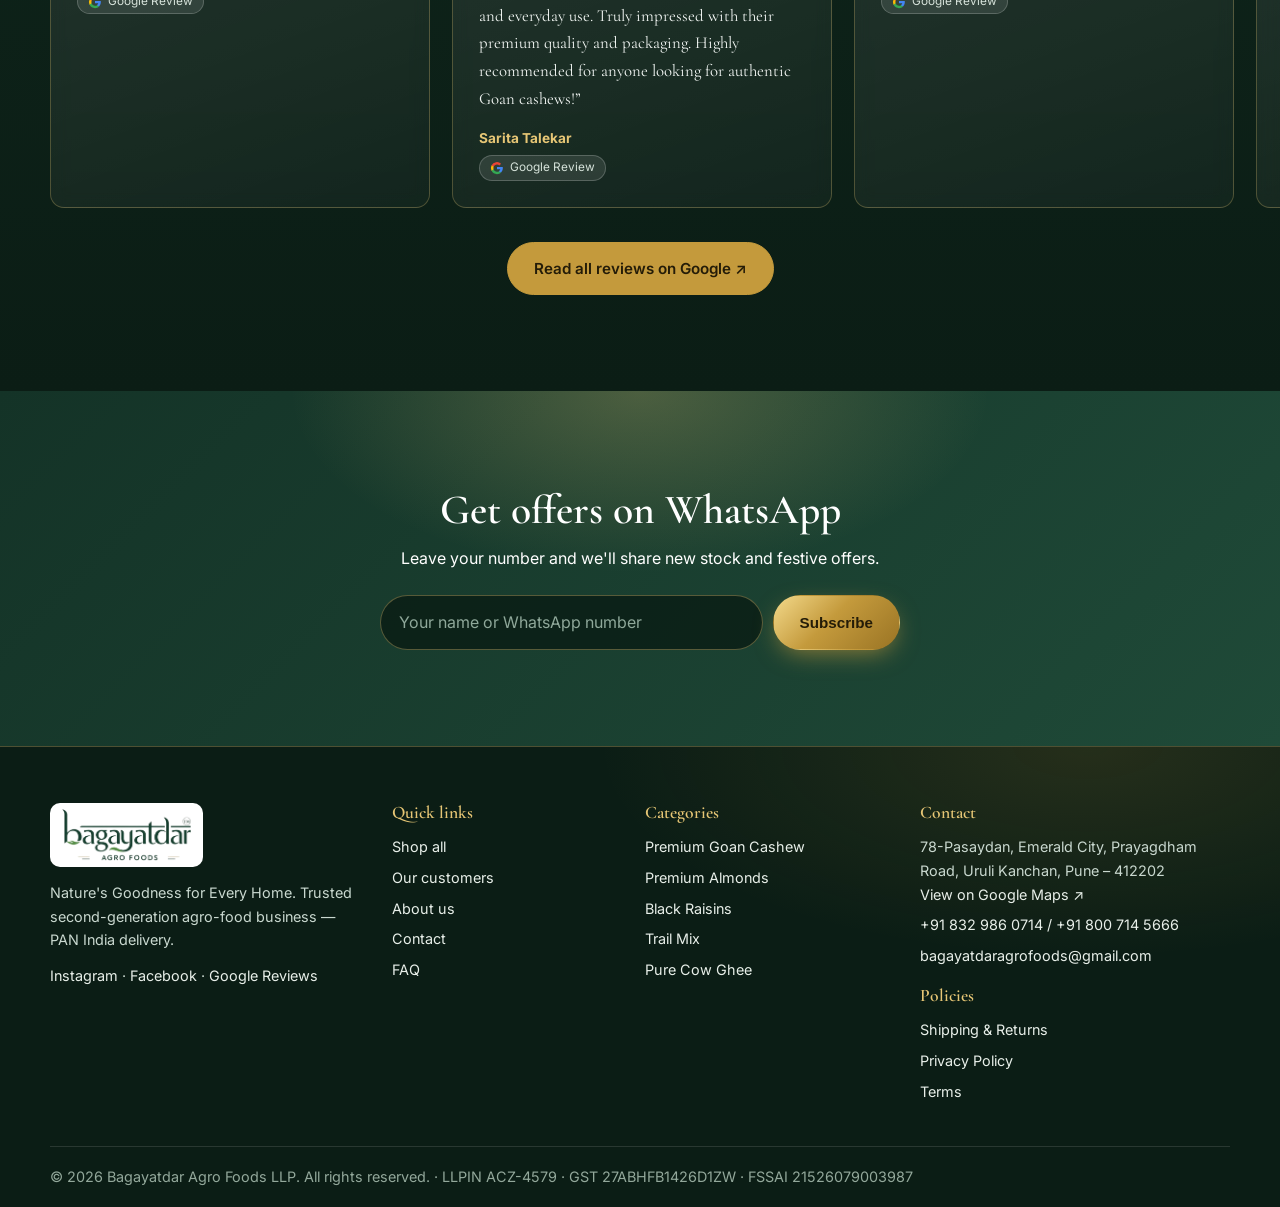
==== commit e87f8e7d: "v1.3: dark green + gold theme on all pages (home theme everywhere) Co-Authored-By: Claude Sonnet 5.5" ====
--- a/index.html
+++ b/index.html
@@ -16,7 +16,7 @@
 <link rel="stylesheet" href="assets/css/style.css">
 <link rel="stylesheet" href="assets/css/premium.css">
 </head>
-<body>
+<body class="theme-dark">
 <div id="site-header"></div>
 <main id="main">
 
--- a/assets/css/premium.css
+++ b/assets/css/premium.css
@@ -484,3 +484,70 @@
 .owner-txt h2{font-size:clamp(2rem,3.6vw,2.9rem);margin:8px 0 18px}
 .owner-txt h2 em{font-style:italic;background:linear-gradient(100deg,#9a7424,#c49a3c 40%,#e6c675 55%,#9a7424);-webkit-background-clip:text;background-clip:text;color:transparent}
 @media (max-width:820px){.owner-grid{grid-template-columns:1fr}.owner-art{max-width:320px}}
+
+/* follow us */
+.follow{margin:20px 0 18px}.follow-t{font:600 .72rem var(--sans);letter-spacing:.18em;text-transform:uppercase;color:var(--gold-d);margin-bottom:10px}
+.follow-row{display:flex;flex-wrap:wrap;gap:10px}
+.soc-btn{display:inline-flex;align-items:center;gap:8px;padding:10px 18px;border-radius:99px;font-weight:600;font-size:.9rem;text-decoration:none;color:var(--green-d);background:#fff;border:1px solid var(--line);box-shadow:var(--sh);transition:transform .35s cubic-bezier(.2,.8,.2,1),box-shadow .35s,border-color .3s,color .3s,background .3s}
+.soc-btn:hover{transform:translateY(-4px);border-color:var(--gold);box-shadow:var(--glow);color:var(--gold-d)}
+.soc-btn svg{color:var(--gold-d)}.soc-g{background:linear-gradient(135deg,#143327,#1f4a38);color:#fff;border-color:rgba(230,198,117,.5)}.soc-g svg{color:var(--gold-l)}.soc-g:hover{color:var(--gold-l)}
+
+/* social feature */
+.social-feature h2{font-size:clamp(2rem,3.6vw,2.9rem);margin:8px 0 14px}
+.social-feature h2 em{font-style:italic;background:linear-gradient(100deg,#9a7424,#c49a3c 40%,#e6c675 55%,#9a7424);-webkit-background-clip:text;background-clip:text;color:transparent}
+.sf-cards{display:grid;gap:20px;margin-top:28px}
+.sf-card{position:relative;overflow:hidden;display:flex;align-items:center;gap:22px;padding:30px 30px;border-radius:24px;text-decoration:none;color:#fff;border:1px solid rgba(230,198,117,.55);box-shadow:0 26px 50px -24px rgba(20,51,39,.7),0 0 0 6px rgba(196,154,60,.08);transition:transform .5s cubic-bezier(.2,.8,.2,1),box-shadow .5s}
+.sf-card::after{content:"";position:absolute;inset:-40% -20% auto auto;width:260px;height:260px;border-radius:50%;background:radial-gradient(circle,rgba(230,198,117,.4),transparent 70%);pointer-events:none;transition:transform .6s}
+.sf-card:hover{transform:translateY(-8px) scale(1.01);box-shadow:var(--glow),0 30px 60px -24px rgba(20,51,39,.7)}.sf-card:hover::after{transform:scale(1.5)}
+.sf-fb{background:linear-gradient(135deg,#0f2a1f,#1f4a38)}
+.sf-ig{background:linear-gradient(135deg,#6b4a12,#c49a3c 55%,#9a7424)}
+.sf-ico{flex:none;display:grid;place-items:center;width:88px;height:88px;border-radius:50%;background:rgba(255,255,255,.12);border:2px solid rgba(255,255,255,.55);color:#fff;box-shadow:inset 0 0 24px rgba(255,255,255,.12)}
+.sf-fb .sf-ico{color:var(--gold-l);border-color:var(--gold-l)}
+.sf-body{position:relative;z-index:1;display:grid;gap:2px;min-width:0}.sf-body b{font:600 2rem/1.1 var(--serif)}.sf-body small{font-size:.95rem;opacity:.9;overflow-wrap:anywhere}
+.sf-go{position:relative;z-index:1;margin-left:auto;flex:none;padding:10px 20px;border-radius:99px;font-weight:700;font-size:.9rem;background:#fff;color:var(--green-d);transition:background .3s,color .3s}
+.sf-card:hover .sf-go{background:var(--gold-l);color:#143327}
+@media (max-width:560px){.sf-card{flex-wrap:wrap;padding:24px 20px;gap:14px}.sf-ico{width:68px;height:68px}.sf-ico svg{width:34px;height:34px}.sf-body b{font-size:1.6rem}.sf-go{margin-left:0}}
+
+/* v1.3 - dark green + gold theme on every page except Home */
+body.theme-dark{background:#0b1d15}
+body.theme-dark main{
+  --ink:#e6efe9; --muted:#aac0b3; --line:rgba(230,198,117,.26); --paper:rgba(255,255,255,.06); --cream:#0b1d15; --green:#e6c675;
+  background:radial-gradient(900px 500px at 85% 0,rgba(196,154,60,.16),transparent 65%),radial-gradient(800px 500px at 0 60%,rgba(47,107,80,.28),transparent 65%),linear-gradient(180deg,#0f261c,#0b1d15);color:var(--ink)}
+body.theme-dark main h1,body.theme-dark main h2,body.theme-dark main h3,body.theme-dark main h4{color:#fff}
+body.theme-dark main .eyebrow{background:none;color:var(--gold-l);-webkit-background-clip:initial}
+body.theme-dark main a:not(.btn):not(.soc-btn):not(.sf-go){color:var(--gold-l)}
+body.theme-dark main .alt{background:rgba(255,255,255,.035);border-block:1px solid var(--line)}
+body.theme-dark main .rich-hero::after{background:#0f261c}
+body.theme-dark main .btn:not(.btn-gold):not(.btn-wa){background:var(--gold);border-color:var(--gold);color:#241c08}
+body.theme-dark main .btn-ghost{background:transparent;color:#fff;border-color:rgba(230,198,117,.6)}
+body.theme-dark main .btn-ghost:hover,body.theme-dark main .btn:not(.btn-gold):not(.btn-wa):hover{background:var(--gold-d);color:#fff}
+/* cards / glass panels */
+body.theme-dark main :is(.bcard,.feat,.reg,.qcard,.cust,.ccard,.pcard,.quote,.card,.filters,details,.qty){
+  background:linear-gradient(160deg,rgba(255,255,255,.09),rgba(255,255,255,.03));border-color:rgba(230,198,117,.28);color:var(--ink);backdrop-filter:blur(8px)}
+body.theme-dark main :is(.bcard,.feat,.reg,.qcard,.cust,.ccard,.pcard):hover{border-color:var(--gold-l);box-shadow:0 0 40px -10px rgba(230,198,117,.5)}
+body.theme-dark main :is(p,li,small,cite,dd,dt){color:inherit}
+body.theme-dark main :is(.pname,.pcat,.cust b,.reg b,.qcard b,summary,.filters label){color:#fff}
+body.theme-dark main :is(.pcat,.pdesc,.psub){color:var(--gold-l)}
+body.theme-dark main .count,body.theme-dark main details p{color:var(--muted)}
+body.theme-dark main :is(select,input,textarea,.vsel){background:rgba(8,24,17,.7);color:#fff;border:1px solid rgba(230,198,117,.35)}
+body.theme-dark main :is(select,input,textarea)::placeholder{color:#8fa89a}
+body.theme-dark main :is(select,.vsel) option{background:#0f261c;color:#fff}
+body.theme-dark main .btn-wa{background:var(--wa);border-color:var(--wa);color:#fff}
+body.theme-dark main .page-head{background:radial-gradient(800px 400px at 80% 0,rgba(230,198,117,.22),transparent 70%),linear-gradient(120deg,#0b2018,#14392a 55%,#1f4a38);border-bottom:1px solid rgba(230,198,117,.3)}
+body.theme-dark main .page-head h1{background:linear-gradient(100deg,#fff,#f3d98a 50%,#fff);-webkit-background-clip:text;background-clip:text;color:transparent}
+body.theme-dark main .prose h2,body.theme-dark main .prose h3{color:var(--gold-l)}
+body.theme-dark main .prose{color:var(--ink)}
+body.theme-dark main .pull,body.theme-dark main blockquote{color:#f3e6bf}
+body.theme-dark main .badge{color:#241c08}
+body.theme-dark .hdr{background:rgba(255,253,248,.97)}
+body.theme-dark main .serve{background:linear-gradient(160deg,rgba(255,255,255,.1),rgba(255,255,255,.03));border-color:rgba(230,198,117,.3);color:#fff}
+body.theme-dark main .serve span{background:rgba(230,198,117,.15);color:var(--gold-l);border:1px solid rgba(230,198,117,.4)}
+body.theme-dark main .pack legend,body.theme-dark main legend{color:var(--gold-l)}
+body.theme-dark main .pack span{background:rgba(255,255,255,.07);border-color:rgba(230,198,117,.35);color:#fff}
+body.theme-dark main .pack input:checked+span{background:var(--gold);border-color:var(--gold);color:#241c08}
+body.theme-dark main .pack input:checked+span b{color:#241c08}
+body.theme-dark main .zoomhint{background:rgba(11,29,21,.8);color:#fff}
+body.theme-dark main li b,body.theme-dark main .pack b{color:var(--gold-l)}body.theme-dark main .pack input:checked+span b{color:#241c08}
+body.theme-dark main .ben>div{background:linear-gradient(160deg,rgba(255,255,255,.09),rgba(255,255,255,.03));border:1px solid rgba(230,198,117,.28);color:var(--ink)}
+body.theme-dark main .ben h3{color:var(--gold-l)}
+body.theme-dark main .disc{color:var(--muted)}
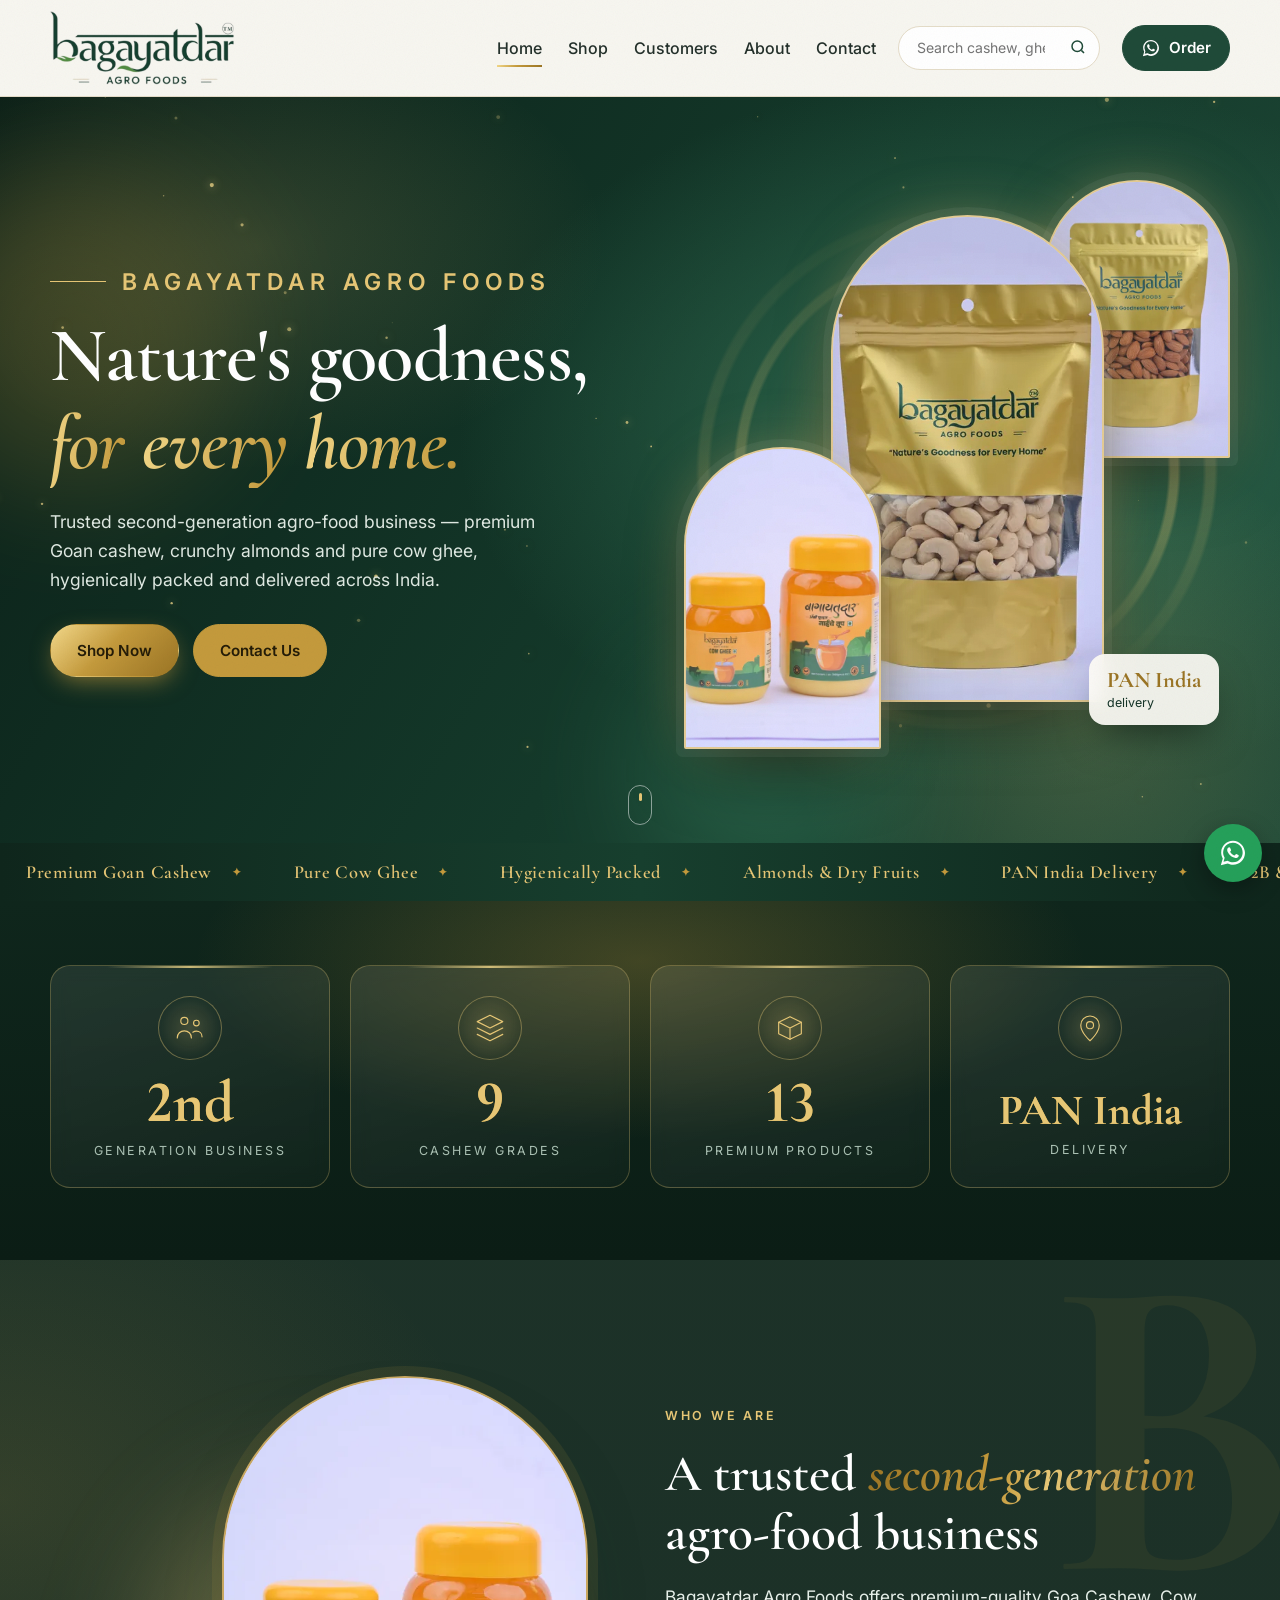
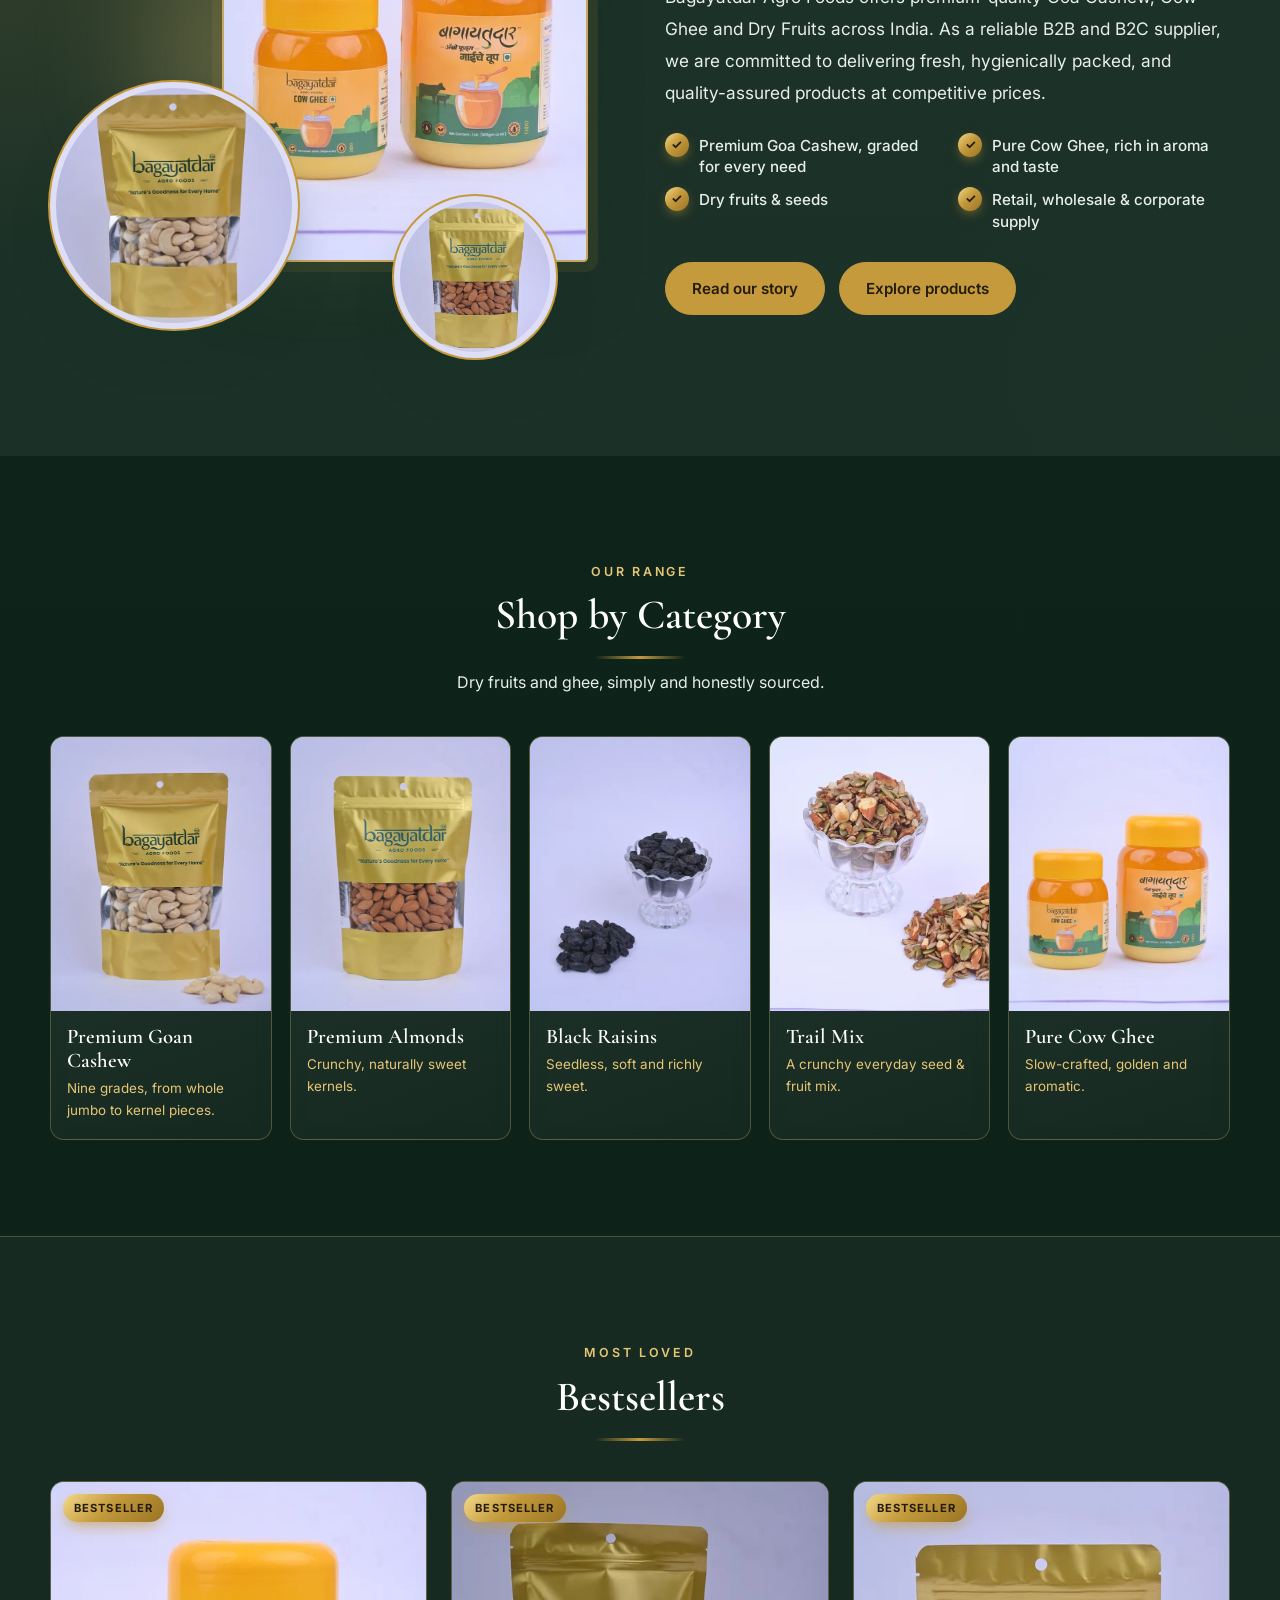
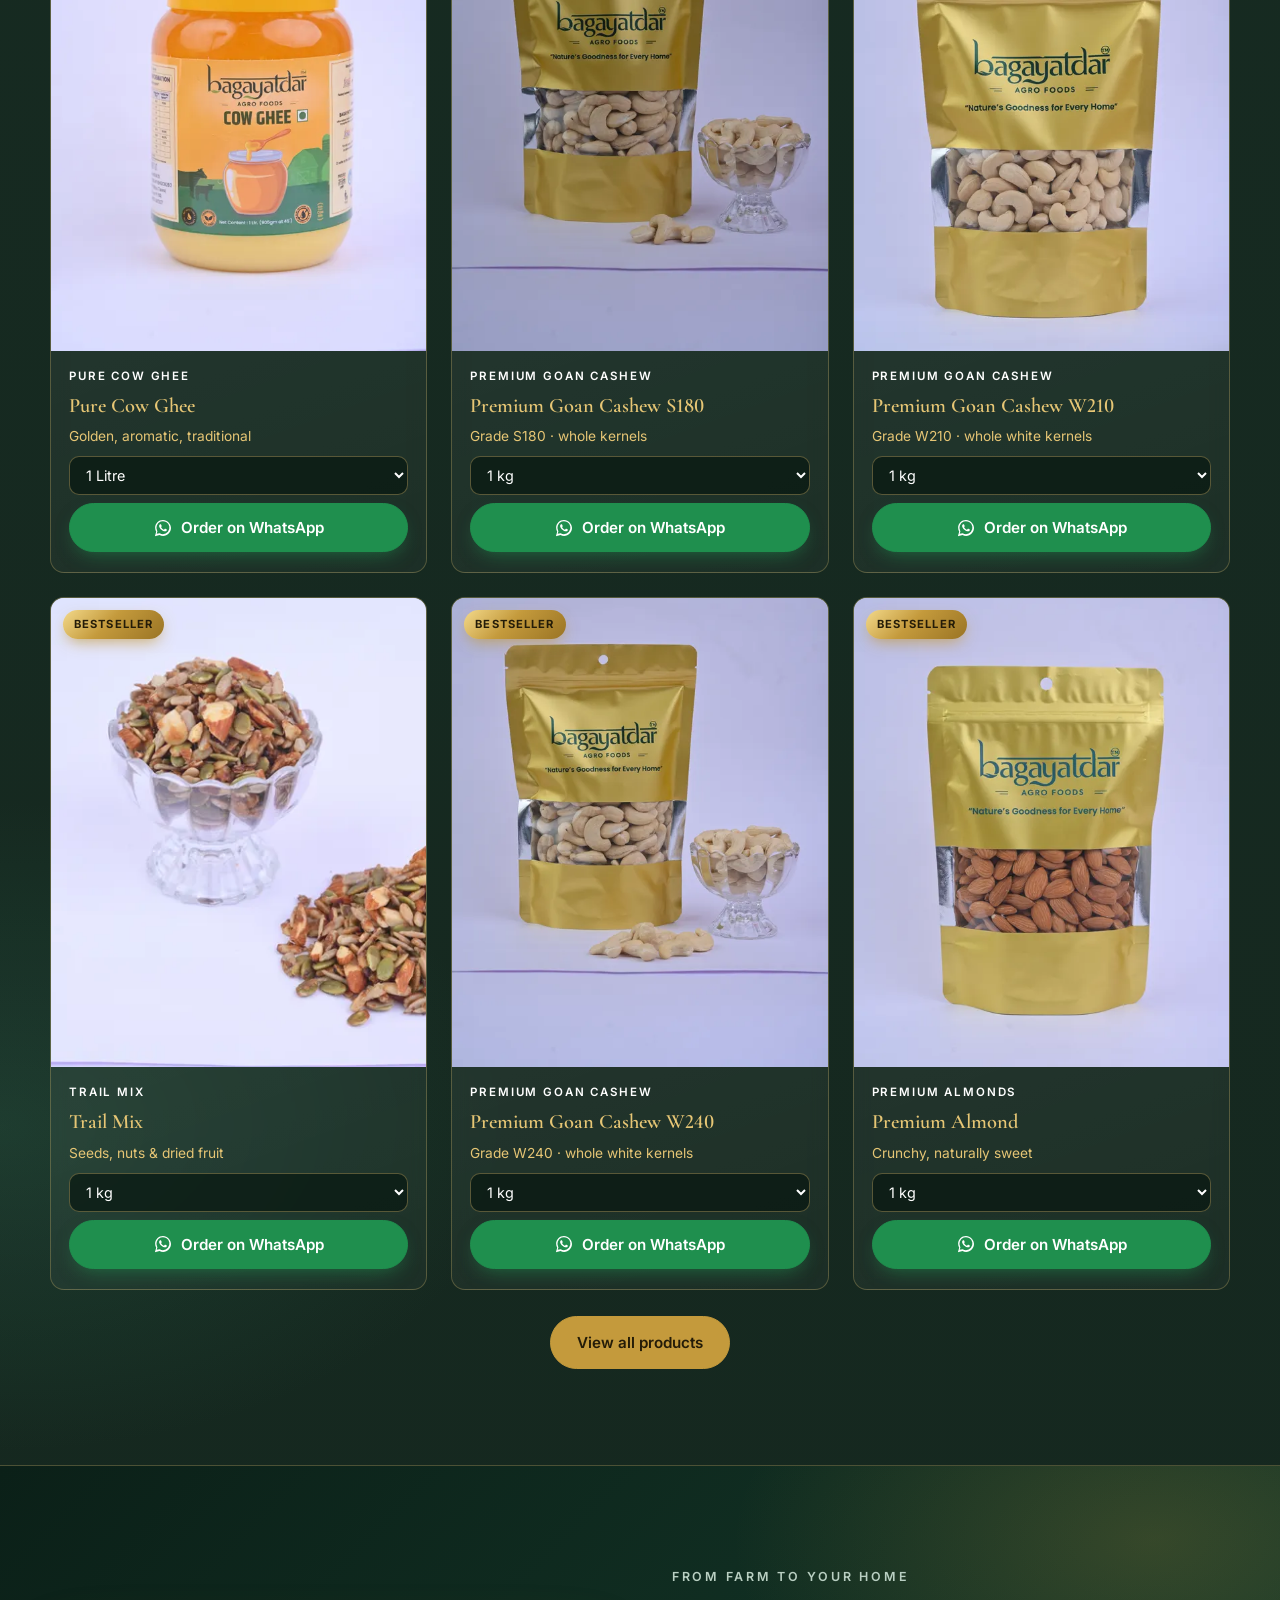
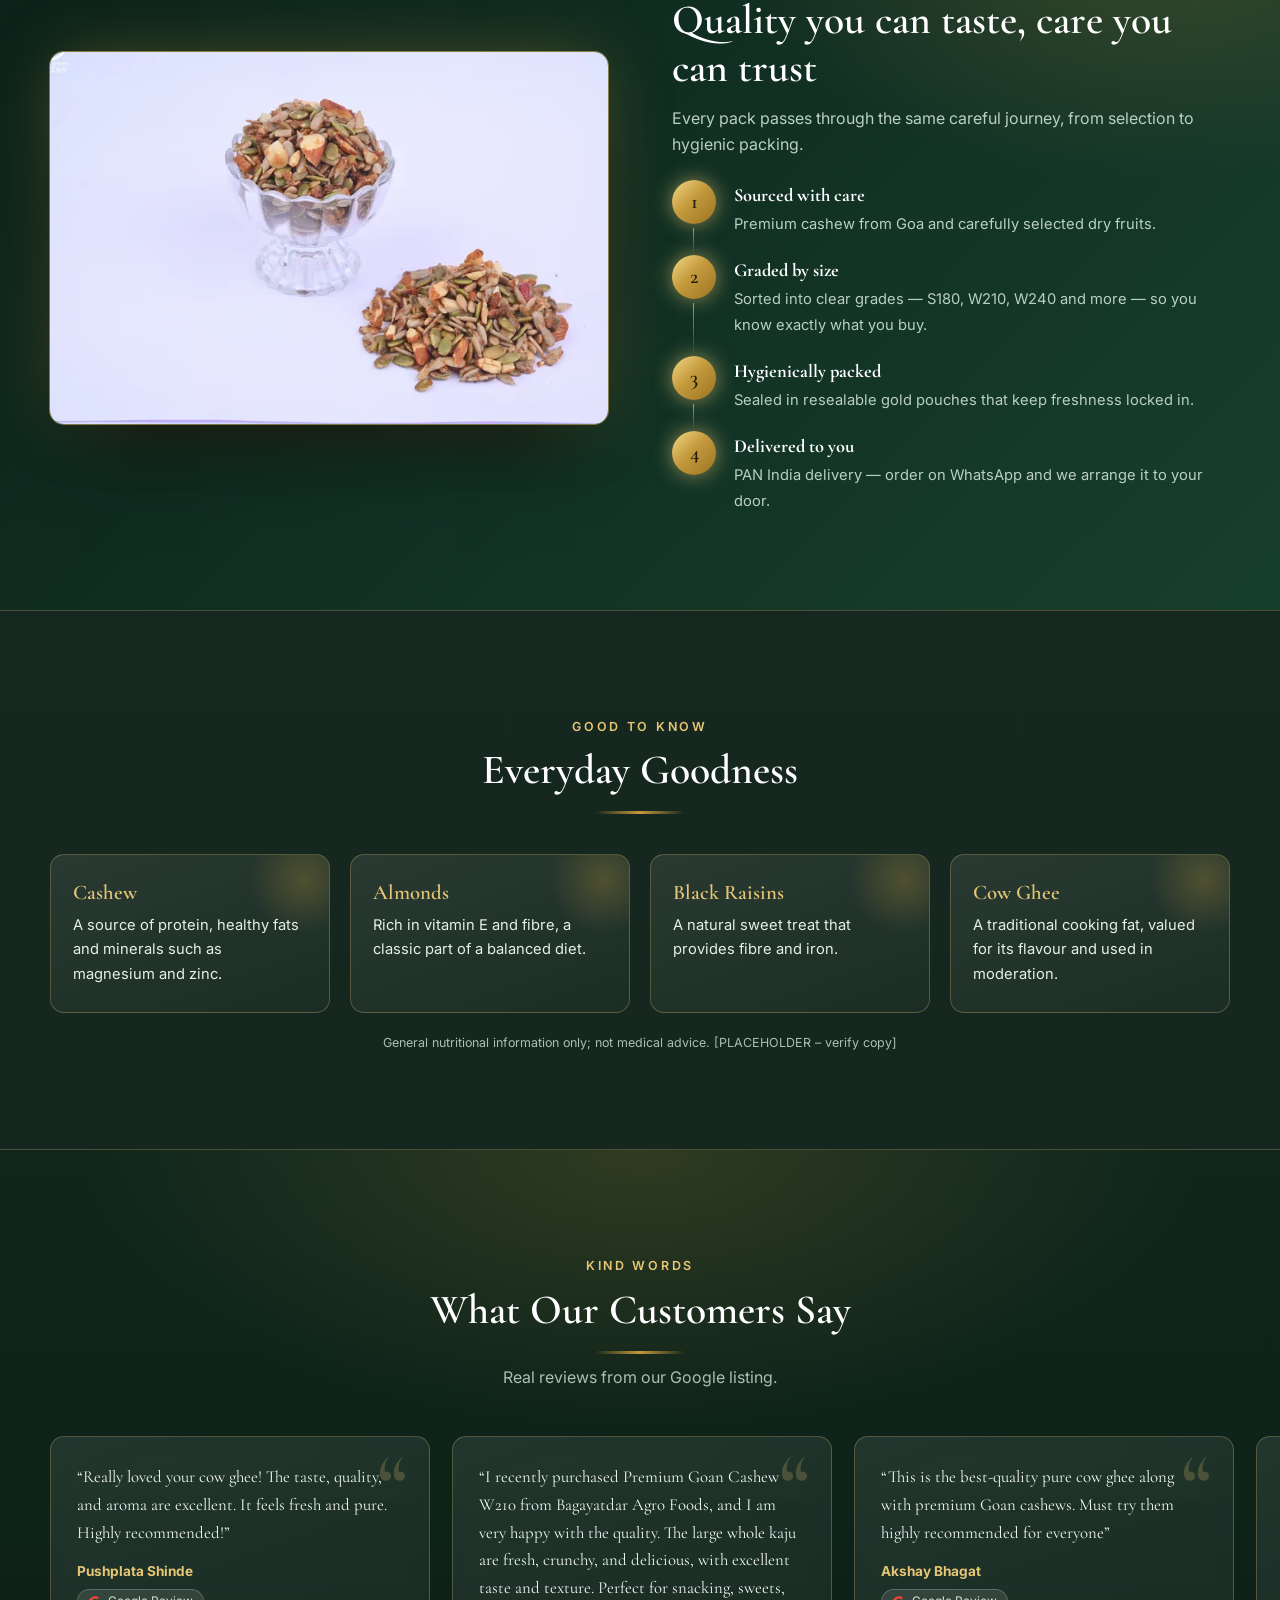
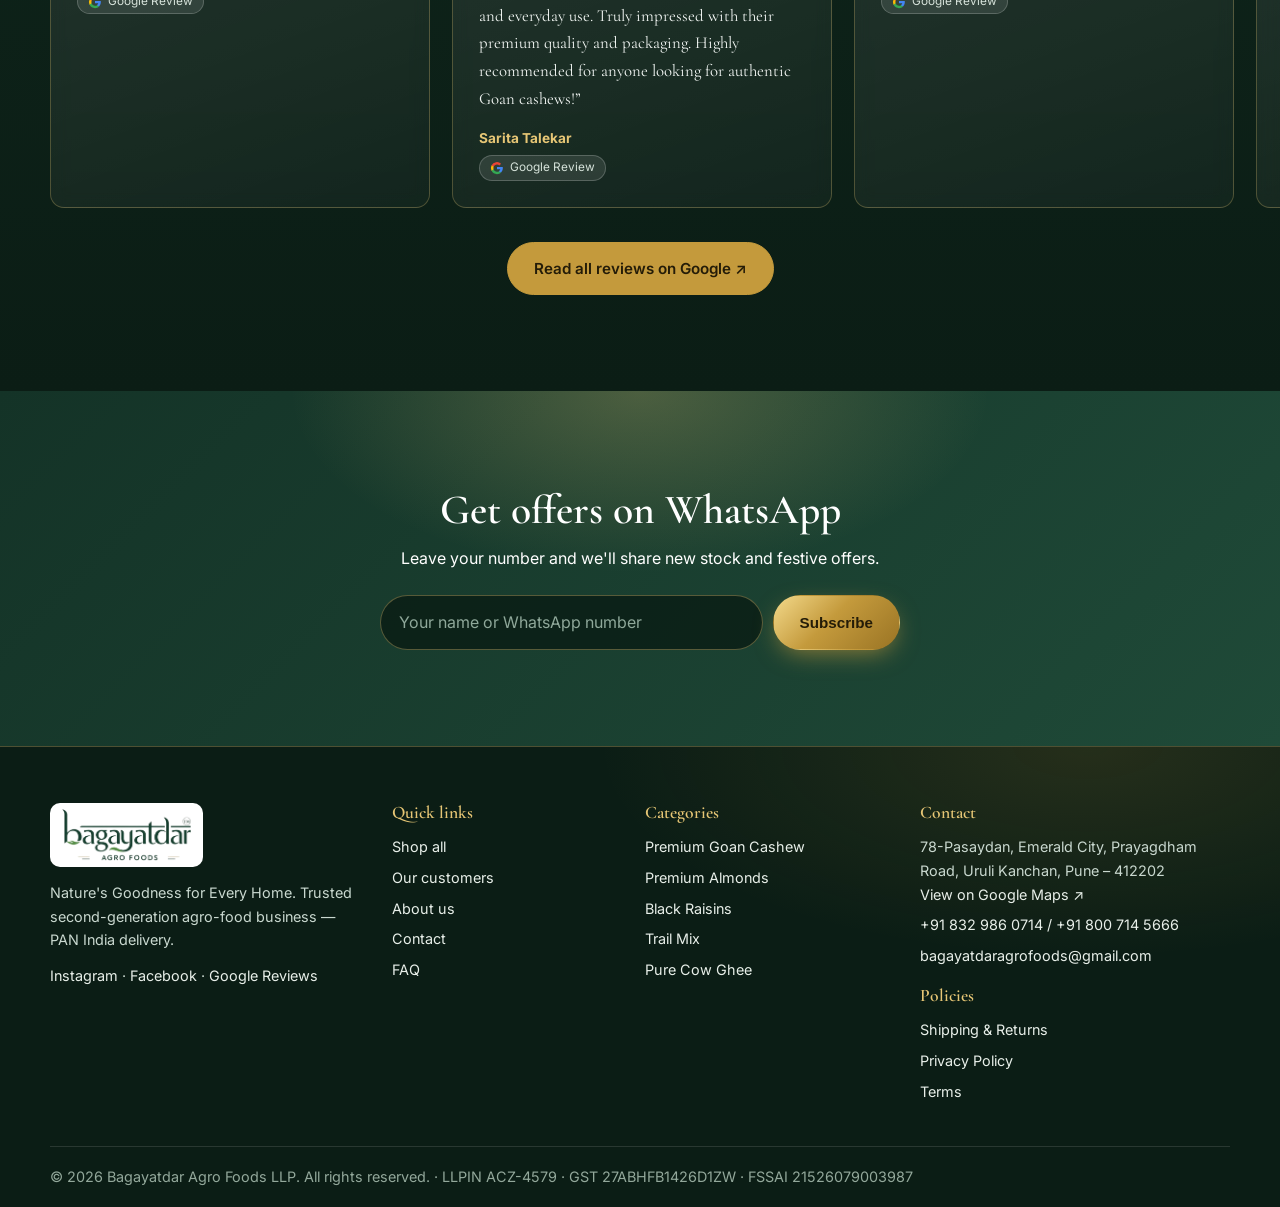
==== commit 411a1dfe: "v1.3: remap product photos, new Trivenik/Shriram logos, new review, remove rotating badge Co-Authore" ====
--- a/index.html
+++ b/index.html
@@ -51,10 +51,7 @@
     <div class="a-main"><img src="assets/img/p2711-1100.webp" srcset="assets/img/p2711-560.webp 560w, assets/img/p2711-1100.webp 1100w" sizes="(min-width:900px) 32vw, 80vw" alt="Bagayatdar pure cow ghee" loading="lazy"></div>
     <div class="a-round"><img src="assets/img/p2679-560.webp" alt="Bagayatdar premium Goan cashew pouch" loading="lazy"></div>
     <div class="a-round r2"><img src="assets/img/p2696-560.webp" alt="Bagayatdar premium almonds" loading="lazy"></div>
-    <svg class="a-badge" viewBox="0 0 160 160" aria-hidden="true"><defs><path id="circ" d="M80 80m-62 0a62 62 0 1 1 124 0a62 62 0 1 1-124 0"/></defs>
-      <circle cx="80" cy="80" r="78" fill="#143327" stroke="#c49a3c" stroke-width="2"/>
-      <text font-family="Inter,sans-serif" font-size="11.5" font-weight="600" letter-spacing="3.2" fill="#e6c675"><textPath href="#circ">TRUSTED · SECOND GENERATION · PAN INDIA · </textPath></text>
-      <text x="80" y="92" text-anchor="middle" font-family="Cormorant Garamond,serif" font-size="46" font-weight="700" fill="#f3d98a">B</text></svg>
+    
   </div>
   <div class="about-txt reveal">
     <p class="eyebrow">Who We Are</p>
@@ -95,7 +92,8 @@
     <div class="quote reveal"><p>“This is the best-quality pure cow ghee along with premium Goan cashews. Must try them highly recommended for everyone”</p><cite><b>Akshay Bhagat</b><span class="gtag"><svg viewBox="0 0 24 24" width="14" height="14" aria-hidden="true"><path fill="#4285F4" d="M22 12.2c0-.7-.1-1.4-.2-2H12v3.9h5.6a4.8 4.8 0 0 1-2.1 3.1v2.6h3.4c2-1.8 3.1-4.5 3.1-7.6z"/><path fill="#34A853" d="M12 22.5c2.8 0 5.2-.9 6.9-2.5l-3.4-2.6c-.9.6-2.1 1-3.5 1-2.7 0-5-1.8-5.8-4.3H2.7v2.7A10.5 10.5 0 0 0 12 22.5z"/><path fill="#FBBC05" d="M6.2 14.1a6.3 6.3 0 0 1 0-4.1V7.3H2.7a10.5 10.5 0 0 0 0 9.5z"/><path fill="#EA4335" d="M12 5.9c1.5 0 2.9.5 4 1.6l3-3A10.5 10.5 0 0 0 2.7 7.3L6.2 10c.8-2.5 3.1-4.1 5.8-4.1z"/></svg> Google Review</span></cite></div>
     <div class="quote reveal"><p>“Exllent quality. Reasonable price. i recommend all to buy all the products of Bagayatdar Agro Foods.”</p><cite><b>Samruddhi Estate</b><span class="gtag"><svg viewBox="0 0 24 24" width="14" height="14" aria-hidden="true"><path fill="#4285F4" d="M22 12.2c0-.7-.1-1.4-.2-2H12v3.9h5.6a4.8 4.8 0 0 1-2.1 3.1v2.6h3.4c2-1.8 3.1-4.5 3.1-7.6z"/><path fill="#34A853" d="M12 22.5c2.8 0 5.2-.9 6.9-2.5l-3.4-2.6c-.9.6-2.1 1-3.5 1-2.7 0-5-1.8-5.8-4.3H2.7v2.7A10.5 10.5 0 0 0 12 22.5z"/><path fill="#FBBC05" d="M6.2 14.1a6.3 6.3 0 0 1 0-4.1V7.3H2.7a10.5 10.5 0 0 0 0 9.5z"/><path fill="#EA4335" d="M12 5.9c1.5 0 2.9.5 4 1.6l3-3A10.5 10.5 0 0 0 2.7 7.3L6.2 10c.8-2.5 3.1-4.1 5.8-4.1z"/></svg> Google Review</span></cite></div>
     <div class="quote reveal"><p>“I had a great experience using BAGAYATDAR AGRO FOODS products. The quality, freshness and taste of the product is amazing. Their effort to provide the best quality products to the customers is clearly visible. Will definitely buy again. 🌿❤️”</p><cite><b>Ashish Magar</b><span class="gtag"><svg viewBox="0 0 24 24" width="14" height="14" aria-hidden="true"><path fill="#4285F4" d="M22 12.2c0-.7-.1-1.4-.2-2H12v3.9h5.6a4.8 4.8 0 0 1-2.1 3.1v2.6h3.4c2-1.8 3.1-4.5 3.1-7.6z"/><path fill="#34A853" d="M12 22.5c2.8 0 5.2-.9 6.9-2.5l-3.4-2.6c-.9.6-2.1 1-3.5 1-2.7 0-5-1.8-5.8-4.3H2.7v2.7A10.5 10.5 0 0 0 12 22.5z"/><path fill="#FBBC05" d="M6.2 14.1a6.3 6.3 0 0 1 0-4.1V7.3H2.7a10.5 10.5 0 0 0 0 9.5z"/><path fill="#EA4335" d="M12 5.9c1.5 0 2.9.5 4 1.6l3-3A10.5 10.5 0 0 0 2.7 7.3L6.2 10c.8-2.5 3.1-4.1 5.8-4.1z"/></svg> Google Review</span></cite></div>
-    <div class="quote reveal"><p>“Amazing quality ❤️”</p><cite><b>Avinash Kulkarni</b><span class="gtag"><svg viewBox="0 0 24 24" width="14" height="14" aria-hidden="true"><path fill="#4285F4" d="M22 12.2c0-.7-.1-1.4-.2-2H12v3.9h5.6a4.8 4.8 0 0 1-2.1 3.1v2.6h3.4c2-1.8 3.1-4.5 3.1-7.6z"/><path fill="#34A853" d="M12 22.5c2.8 0 5.2-.9 6.9-2.5l-3.4-2.6c-.9.6-2.1 1-3.5 1-2.7 0-5-1.8-5.8-4.3H2.7v2.7A10.5 10.5 0 0 0 12 22.5z"/><path fill="#FBBC05" d="M6.2 14.1a6.3 6.3 0 0 1 0-4.1V7.3H2.7a10.5 10.5 0 0 0 0 9.5z"/><path fill="#EA4335" d="M12 5.9c1.5 0 2.9.5 4 1.6l3-3A10.5 10.5 0 0 0 2.7 7.3L6.2 10c.8-2.5 3.1-4.1 5.8-4.1z"/></svg> Google Review</span></cite></div></div>
+    <div class="quote reveal"><p>“Amazing quality ❤️”</p><cite><b>Avinash Kulkarni</b><span class="gtag"><svg viewBox="0 0 24 24" width="14" height="14" aria-hidden="true"><path fill="#4285F4" d="M22 12.2c0-.7-.1-1.4-.2-2H12v3.9h5.6a4.8 4.8 0 0 1-2.1 3.1v2.6h3.4c2-1.8 3.1-4.5 3.1-7.6z"/><path fill="#34A853" d="M12 22.5c2.8 0 5.2-.9 6.9-2.5l-3.4-2.6c-.9.6-2.1 1-3.5 1-2.7 0-5-1.8-5.8-4.3H2.7v2.7A10.5 10.5 0 0 0 12 22.5z"/><path fill="#FBBC05" d="M6.2 14.1a6.3 6.3 0 0 1 0-4.1V7.3H2.7a10.5 10.5 0 0 0 0 9.5z"/><path fill="#EA4335" d="M12 5.9c1.5 0 2.9.5 4 1.6l3-3A10.5 10.5 0 0 0 2.7 7.3L6.2 10c.8-2.5 3.1-4.1 5.8-4.1z"/></svg> Google Review</span></cite></div>
+    <div class="quote reveal"><p>“Really happy with the quality of the kaju and ghee! The kaju is fresh and tasty, and the ghee has a rich aroma and authentic taste. You can feel the quality in every bite. Definitely a good choice for anyone who prefers quality products. Highly recommended!”</p><cite><b>Kiwi Group</b><span class="gtag"><svg viewBox="0 0 24 24" width="14" height="14" aria-hidden="true"><path fill="#4285F4" d="M22 12.2c0-.7-.1-1.4-.2-2H12v3.9h5.6a4.8 4.8 0 0 1-2.1 3.1v2.6h3.4c2-1.8 3.1-4.5 3.1-7.6z"/><path fill="#34A853" d="M12 22.5c2.8 0 5.2-.9 6.9-2.5l-3.4-2.6c-.9.6-2.1 1-3.5 1-2.7 0-5-1.8-5.8-4.3H2.7v2.7A10.5 10.5 0 0 0 12 22.5z"/><path fill="#FBBC05" d="M6.2 14.1a6.3 6.3 0 0 1 0-4.1V7.3H2.7a10.5 10.5 0 0 0 0 9.5z"/><path fill="#EA4335" d="M12 5.9c1.5 0 2.9.5 4 1.6l3-3A10.5 10.5 0 0 0 2.7 7.3L6.2 10c.8-2.5 3.1-4.1 5.8-4.1z"/></svg> Google Review</span></cite></div></div>
   <p style="text-align:center;margin-top:28px"><a class="btn btn-ghost" href="https://maps.app.goo.gl/bqcFXp2Eth6aGjyf6" target="_blank" rel="noopener">Read all reviews on Google ↗</a></p></div></section>
 
 <section class="news"><div class="wrap reveal"><h2>Get offers on WhatsApp</h2><p>Leave your number and we'll share new stock and festive offers.</p>
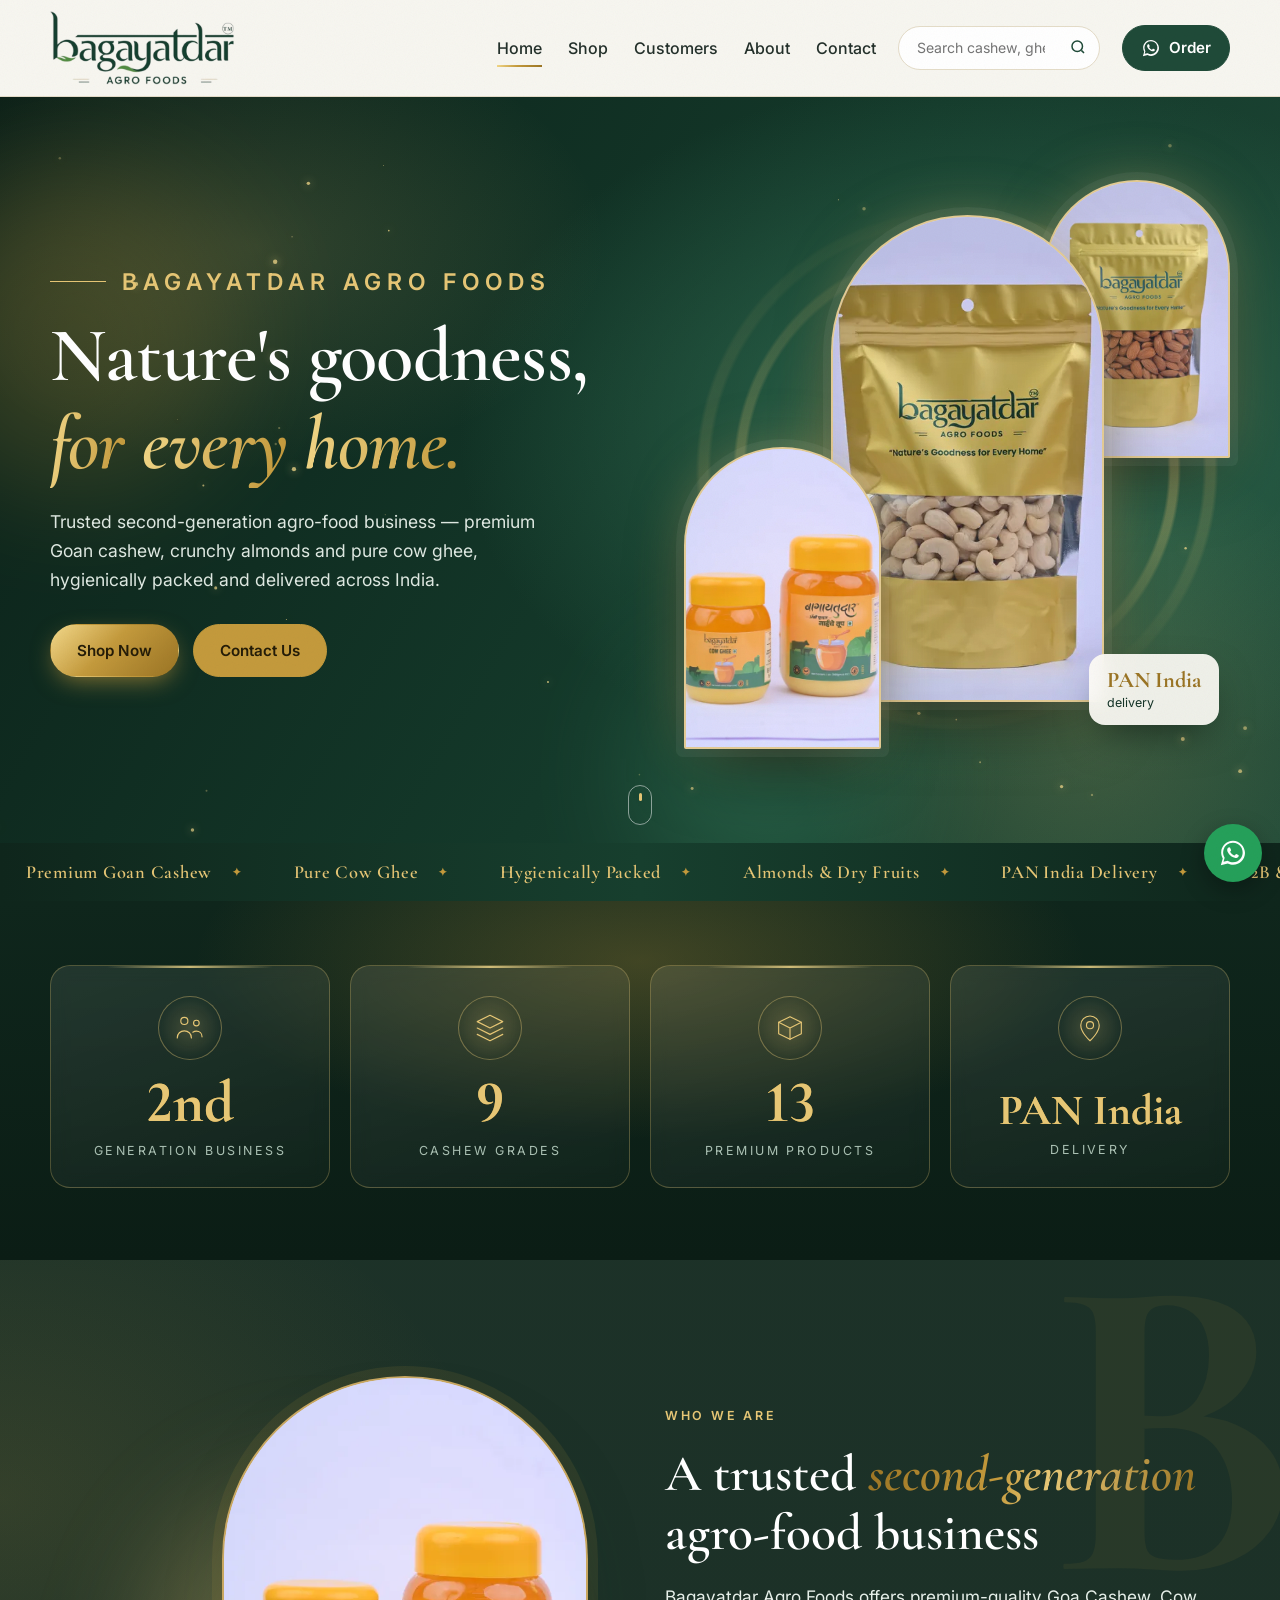
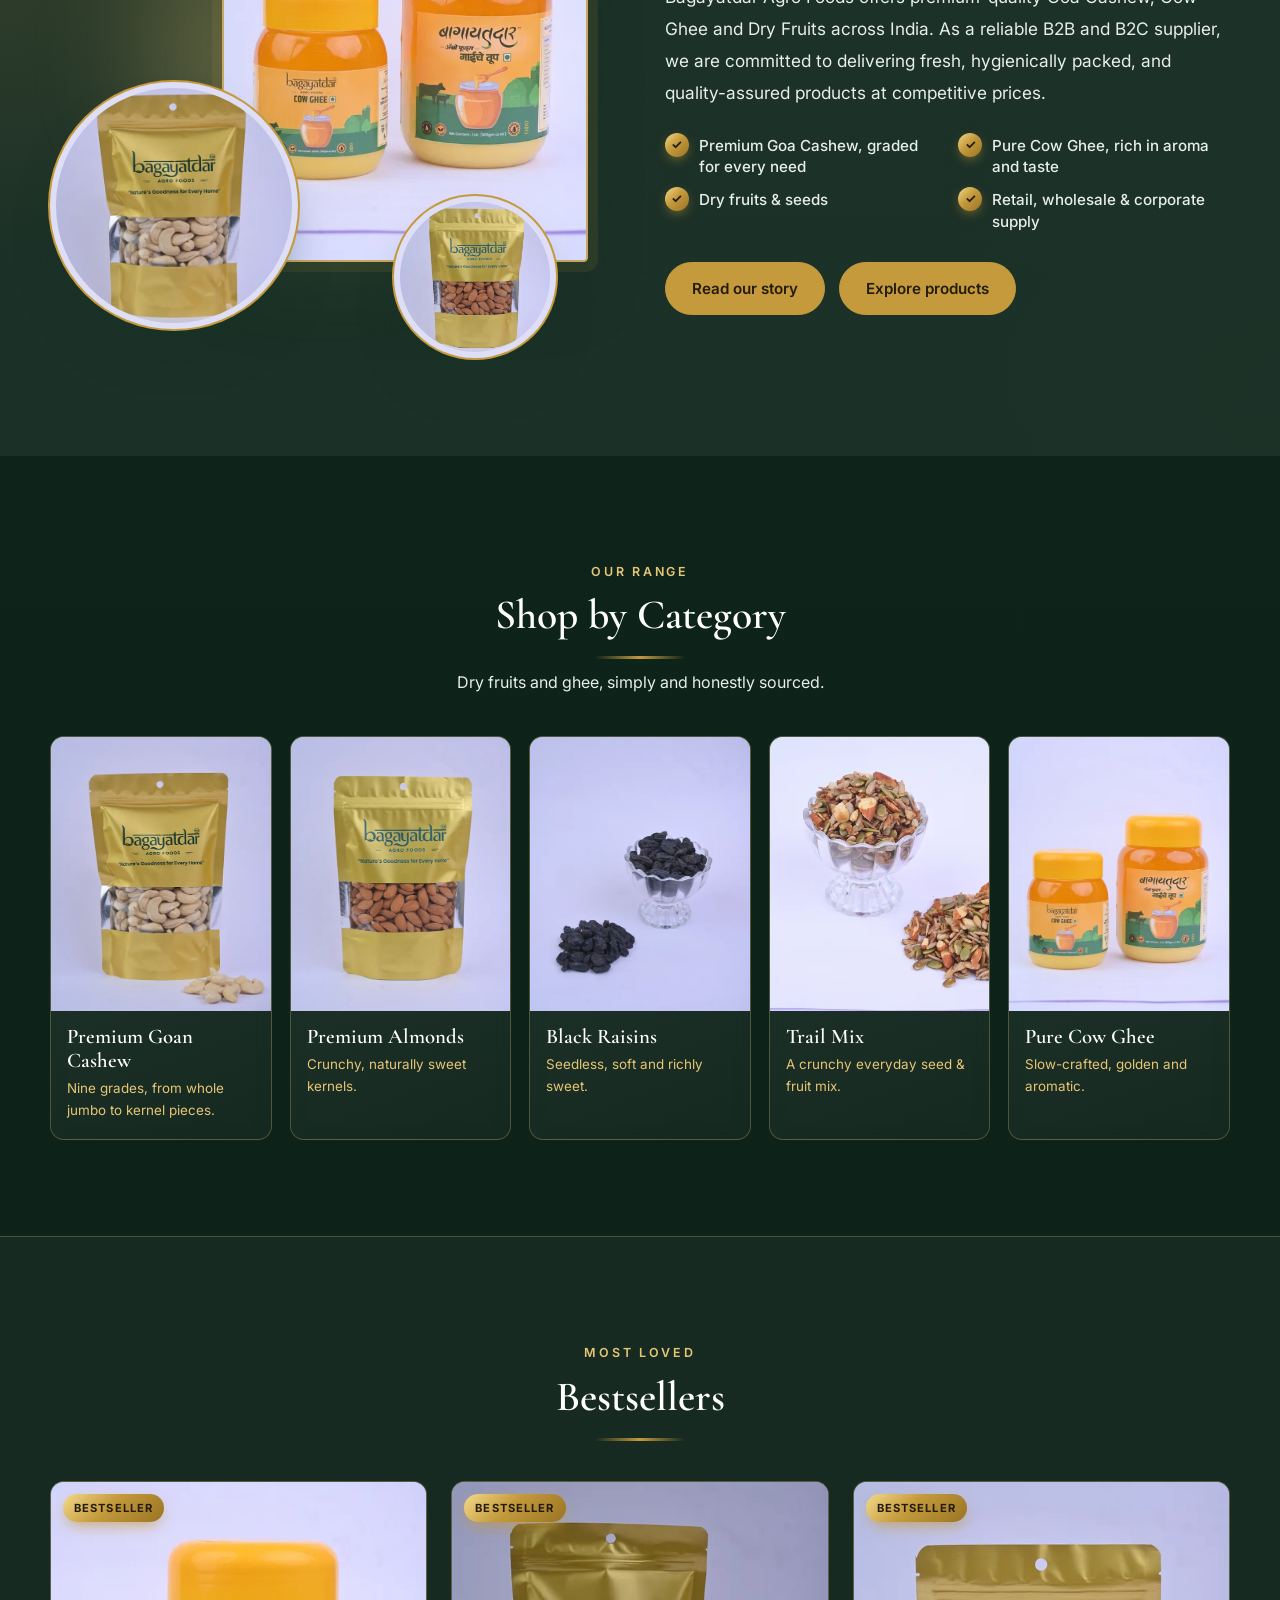
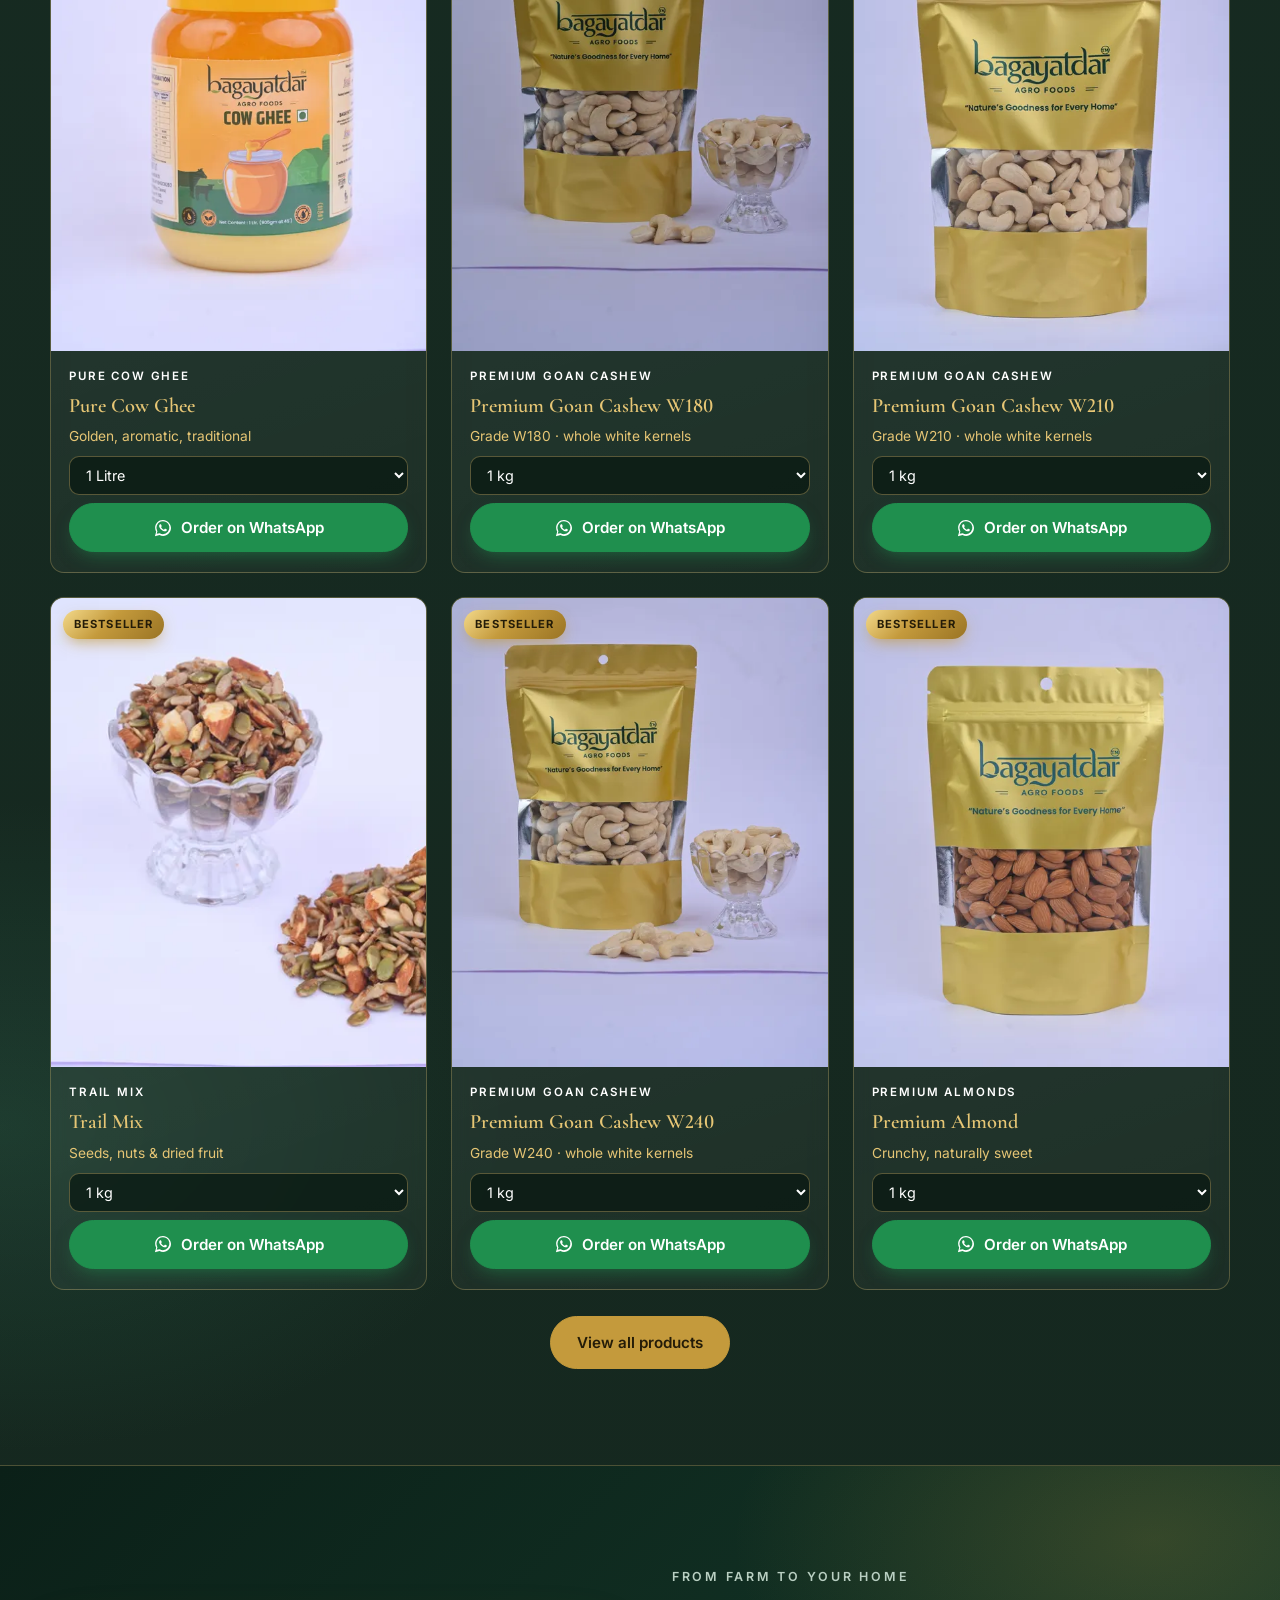
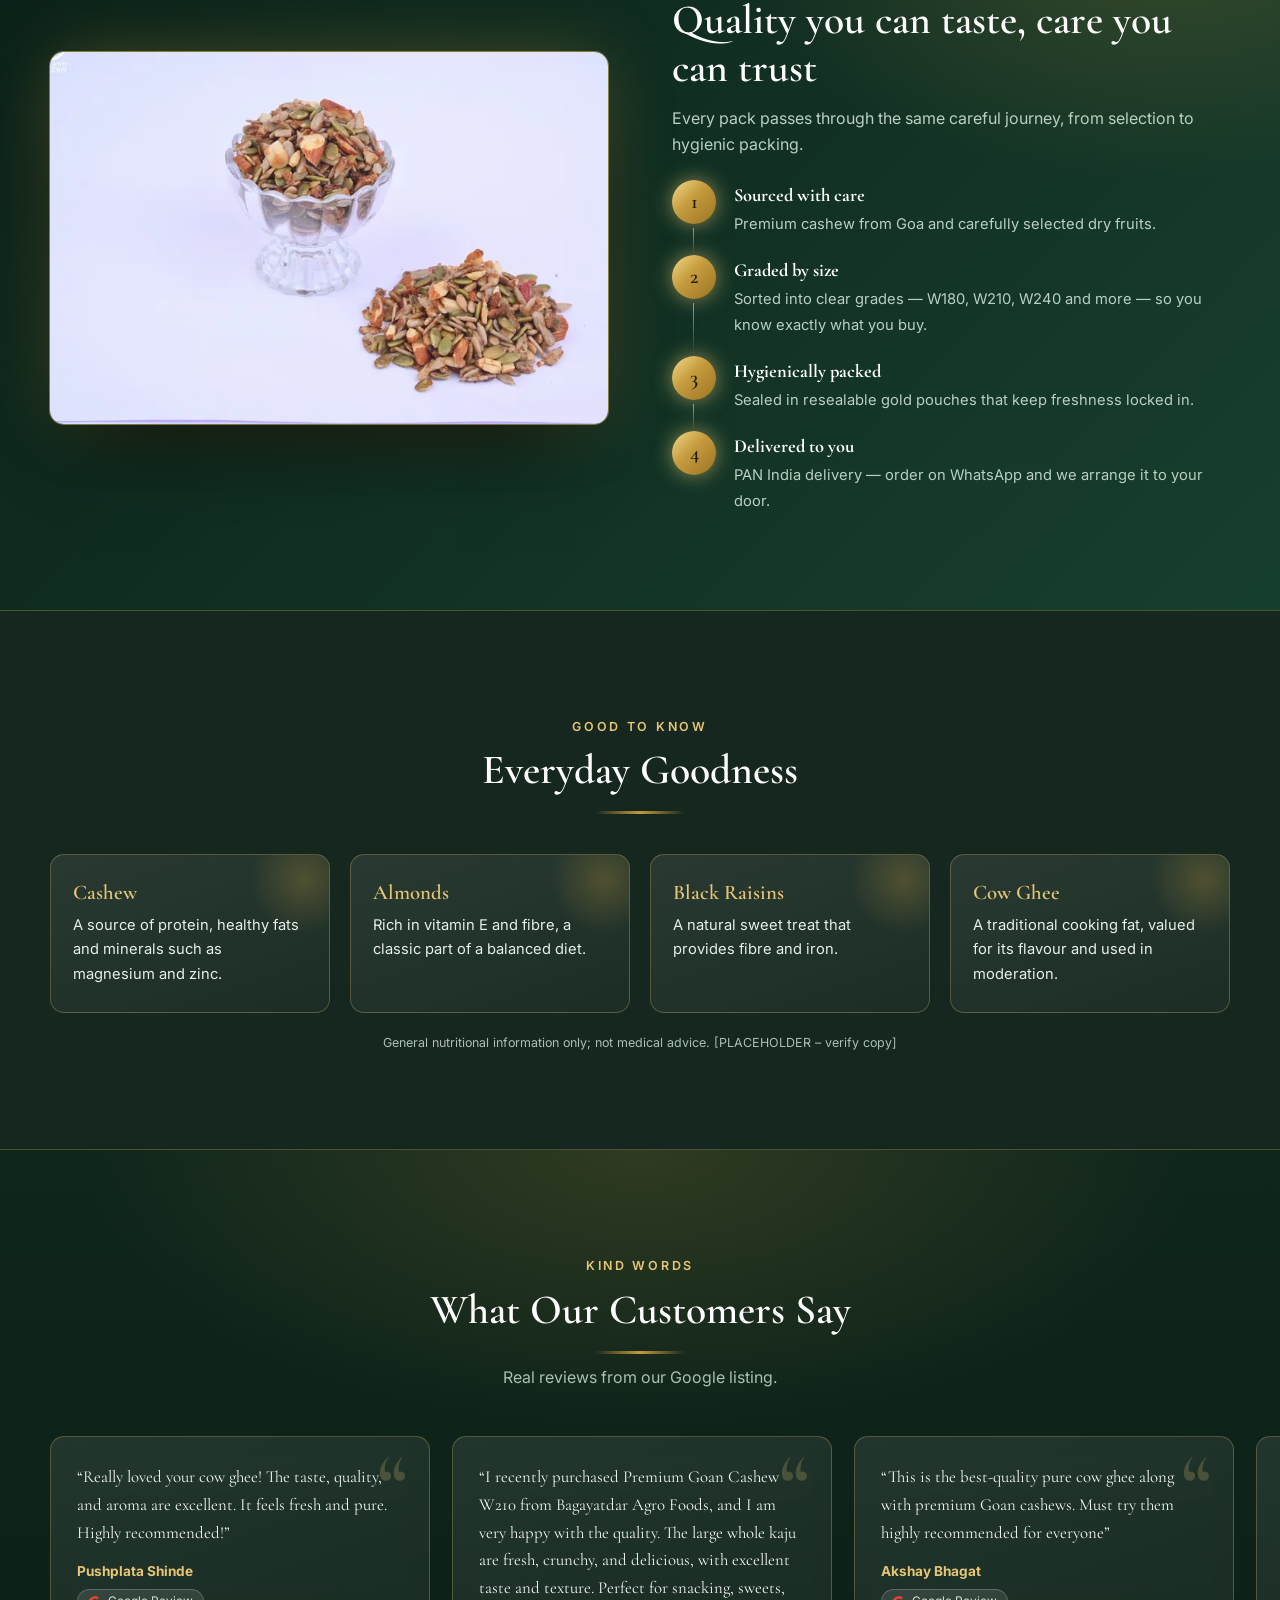
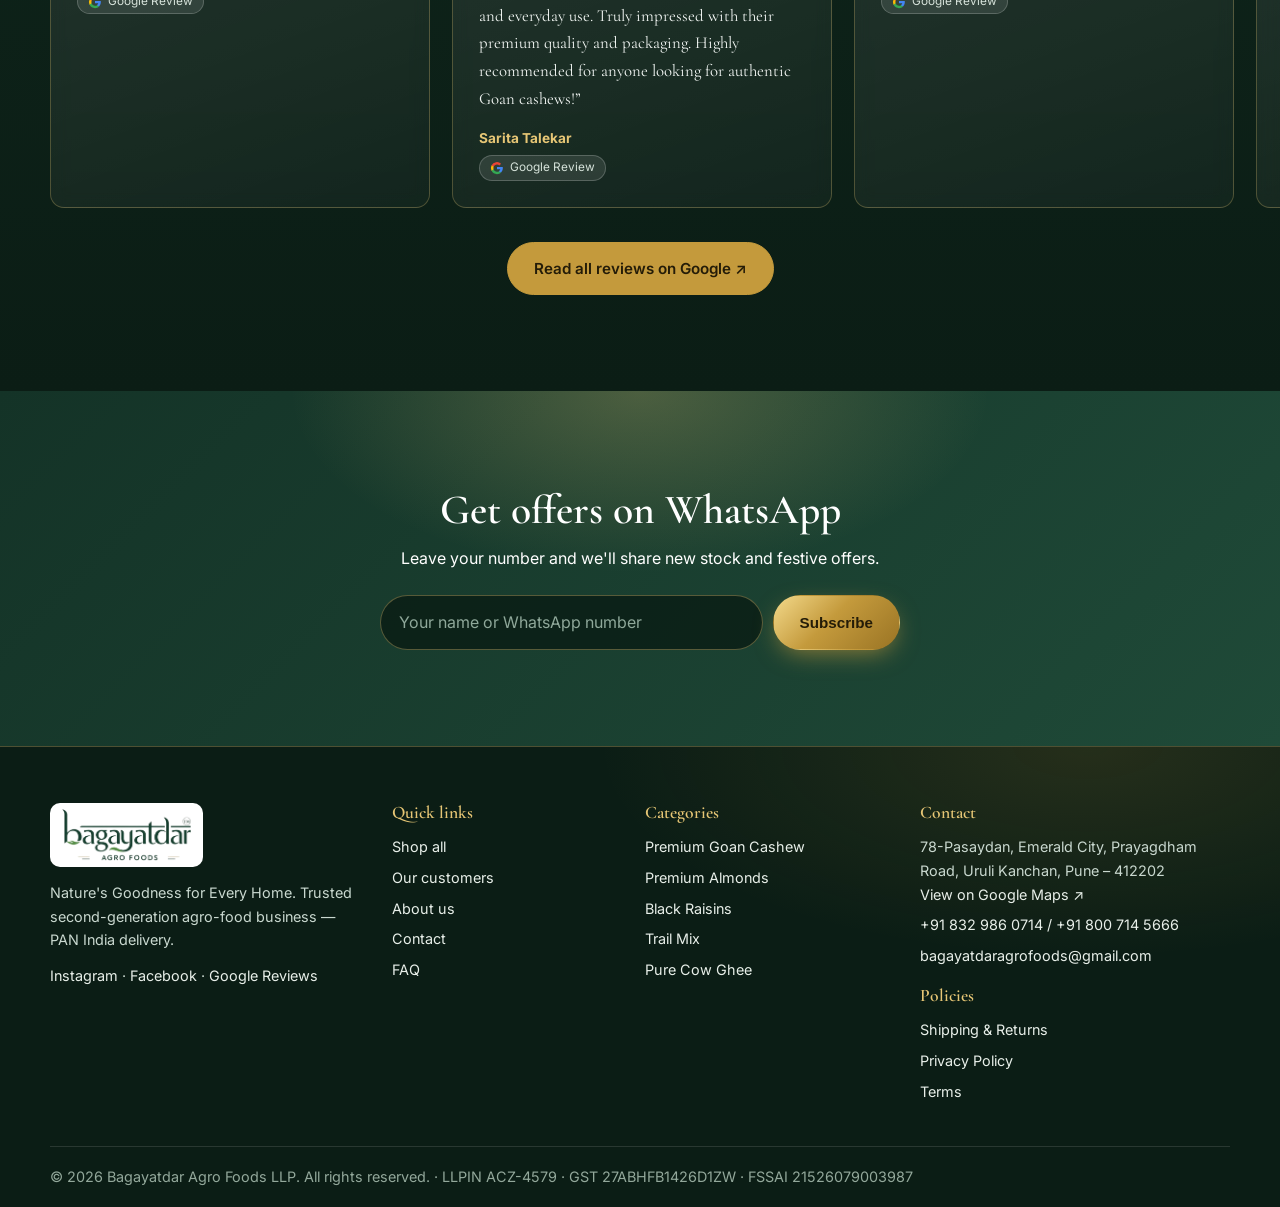
==== commit 09fca913: "Products: one photo per grade, rename S180 to W180 Co-Authored-By: Claude Sonnet 5.5 <noreply@anthro" ====
--- a/index.html
+++ b/index.html
@@ -73,7 +73,7 @@
     <p style="margin-top:12px;color:var(--muted)">Every pack passes through the same careful journey, from selection to hygienic packing.</p>
     <ol class="steps">
       <li><div><b>Sourced with care</b><span>Premium cashew from Goa and carefully selected dry fruits.</span></div></li>
-      <li><div><b>Graded by size</b><span>Sorted into clear grades — S180, W210, W240 and more — so you know exactly what you buy.</span></div></li>
+      <li><div><b>Graded by size</b><span>Sorted into clear grades — W180, W210, W240 and more — so you know exactly what you buy.</span></div></li>
       <li><div><b>Hygienically packed</b><span>Sealed in resealable gold pouches that keep freshness locked in.</span></div></li>
       <li><div><b>Delivered to you</b><span>PAN India delivery — order on WhatsApp and we arrange it to your door.</span></div></li></ol></div></div></section>
 
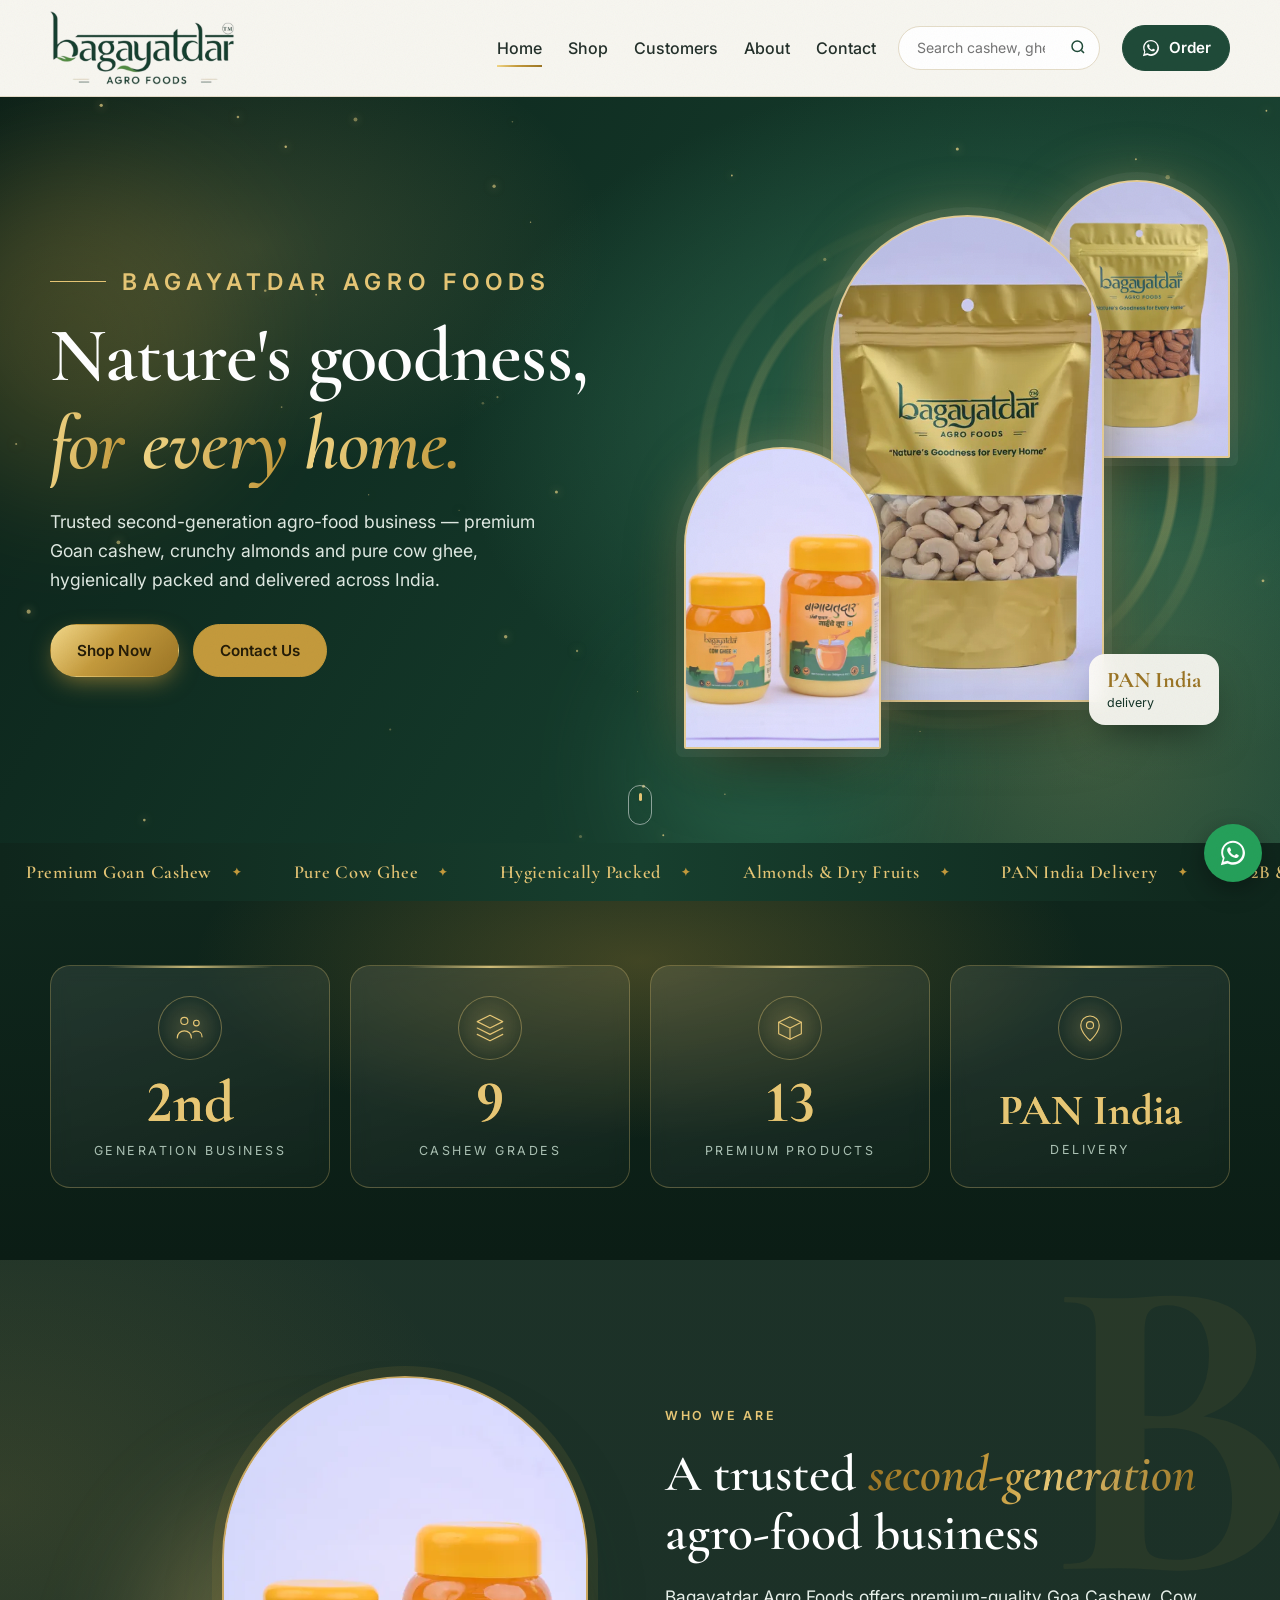
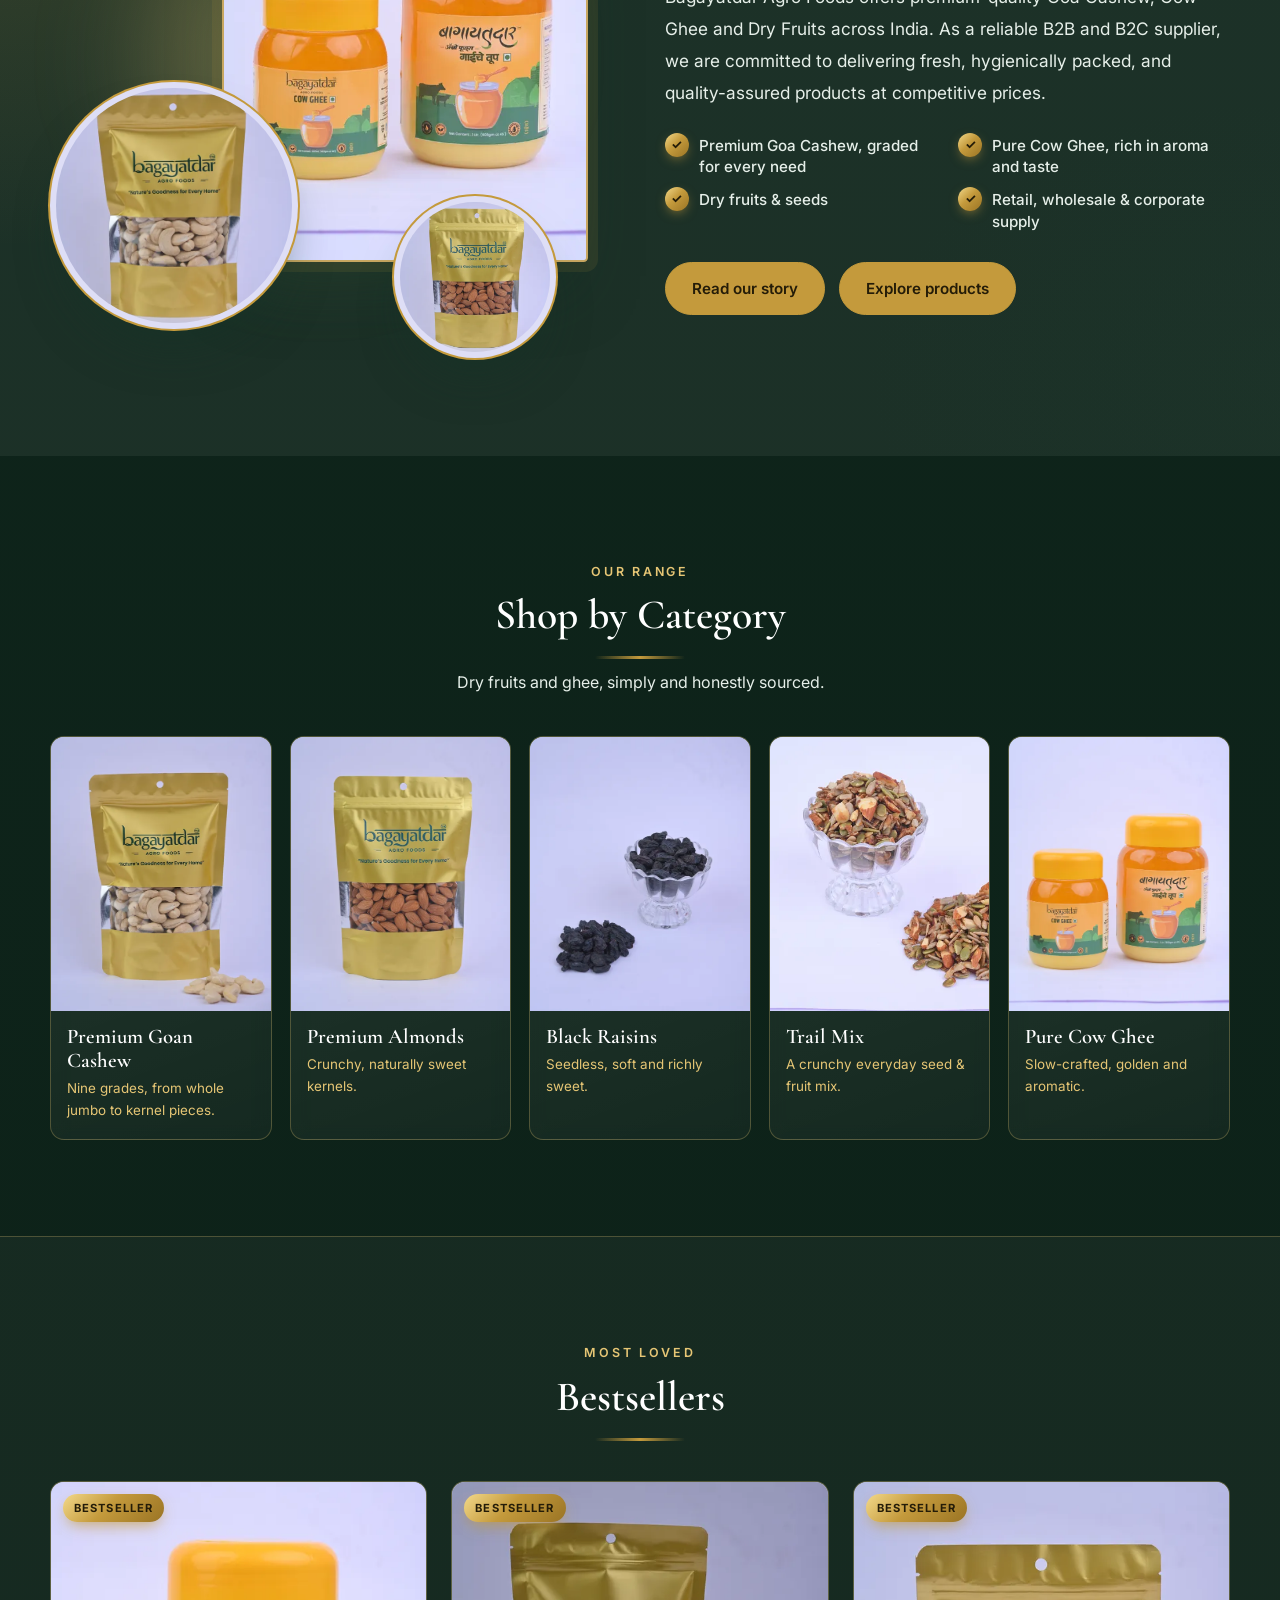
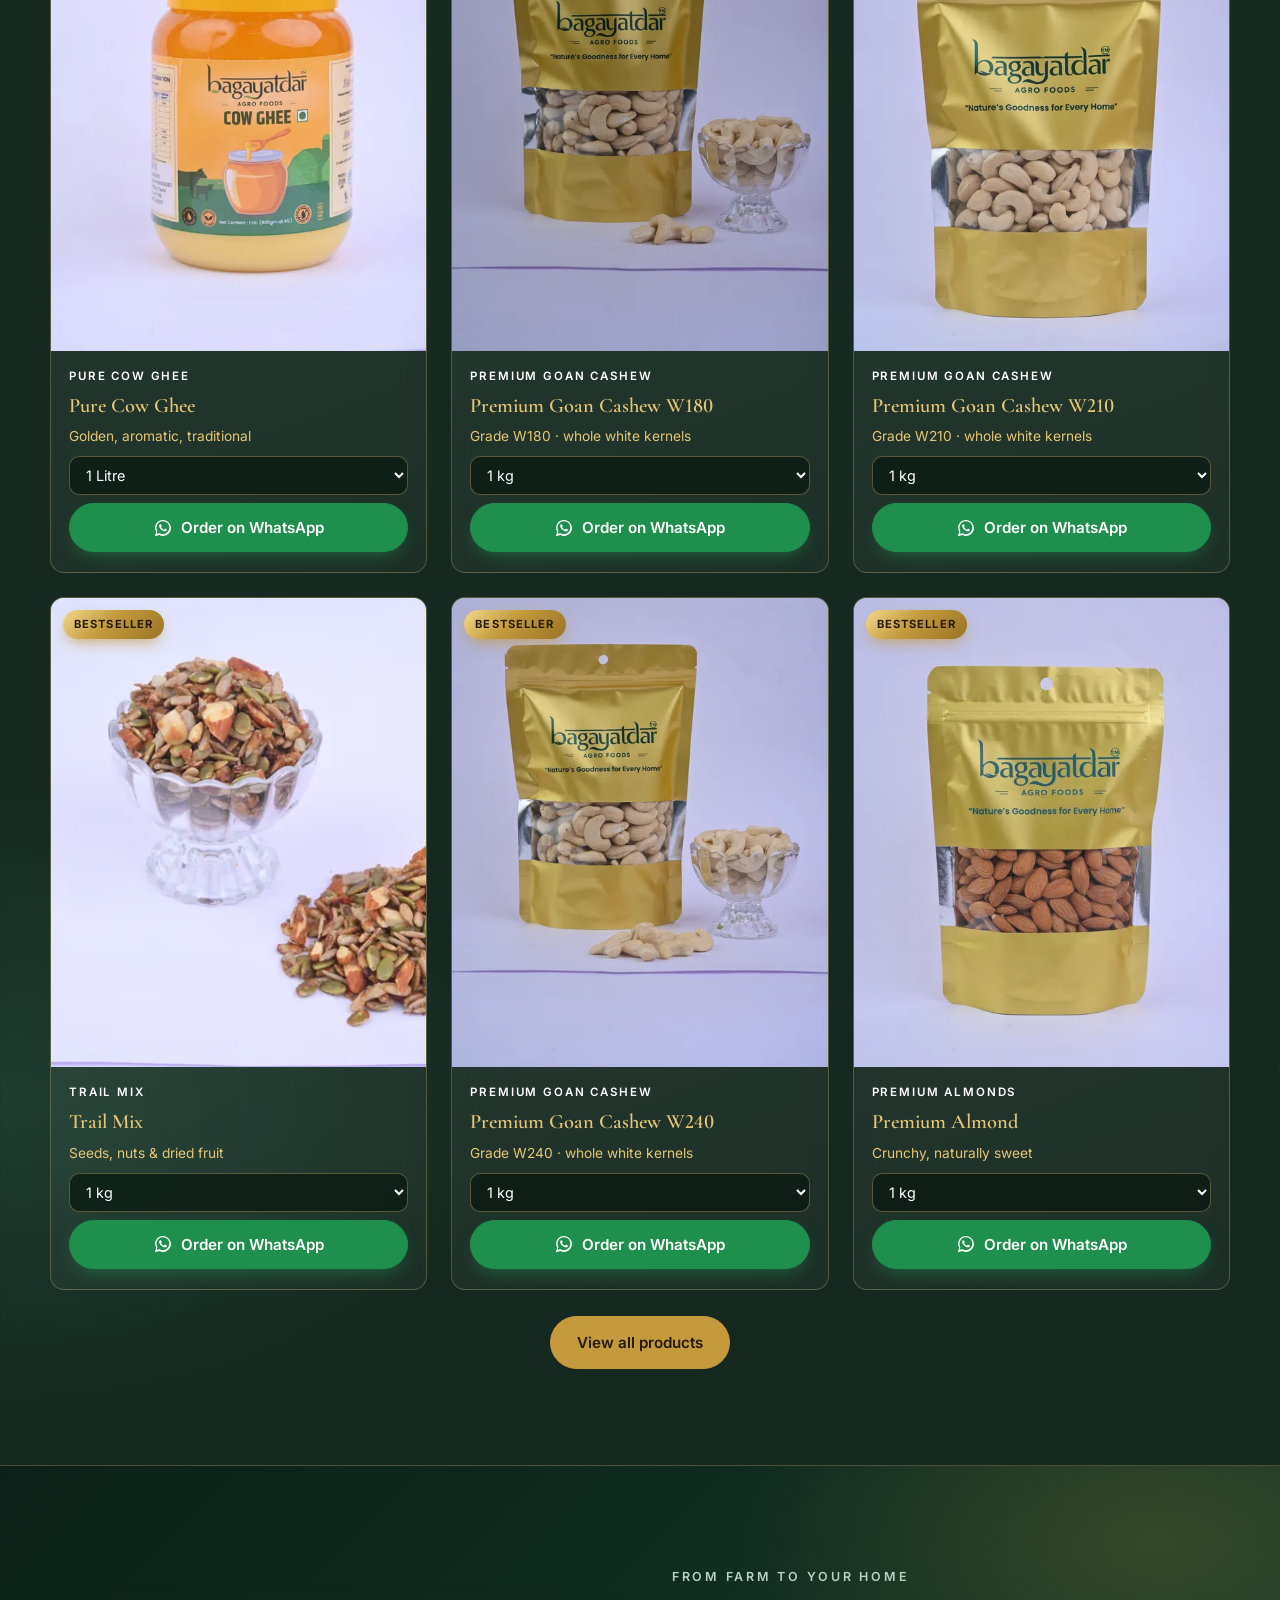
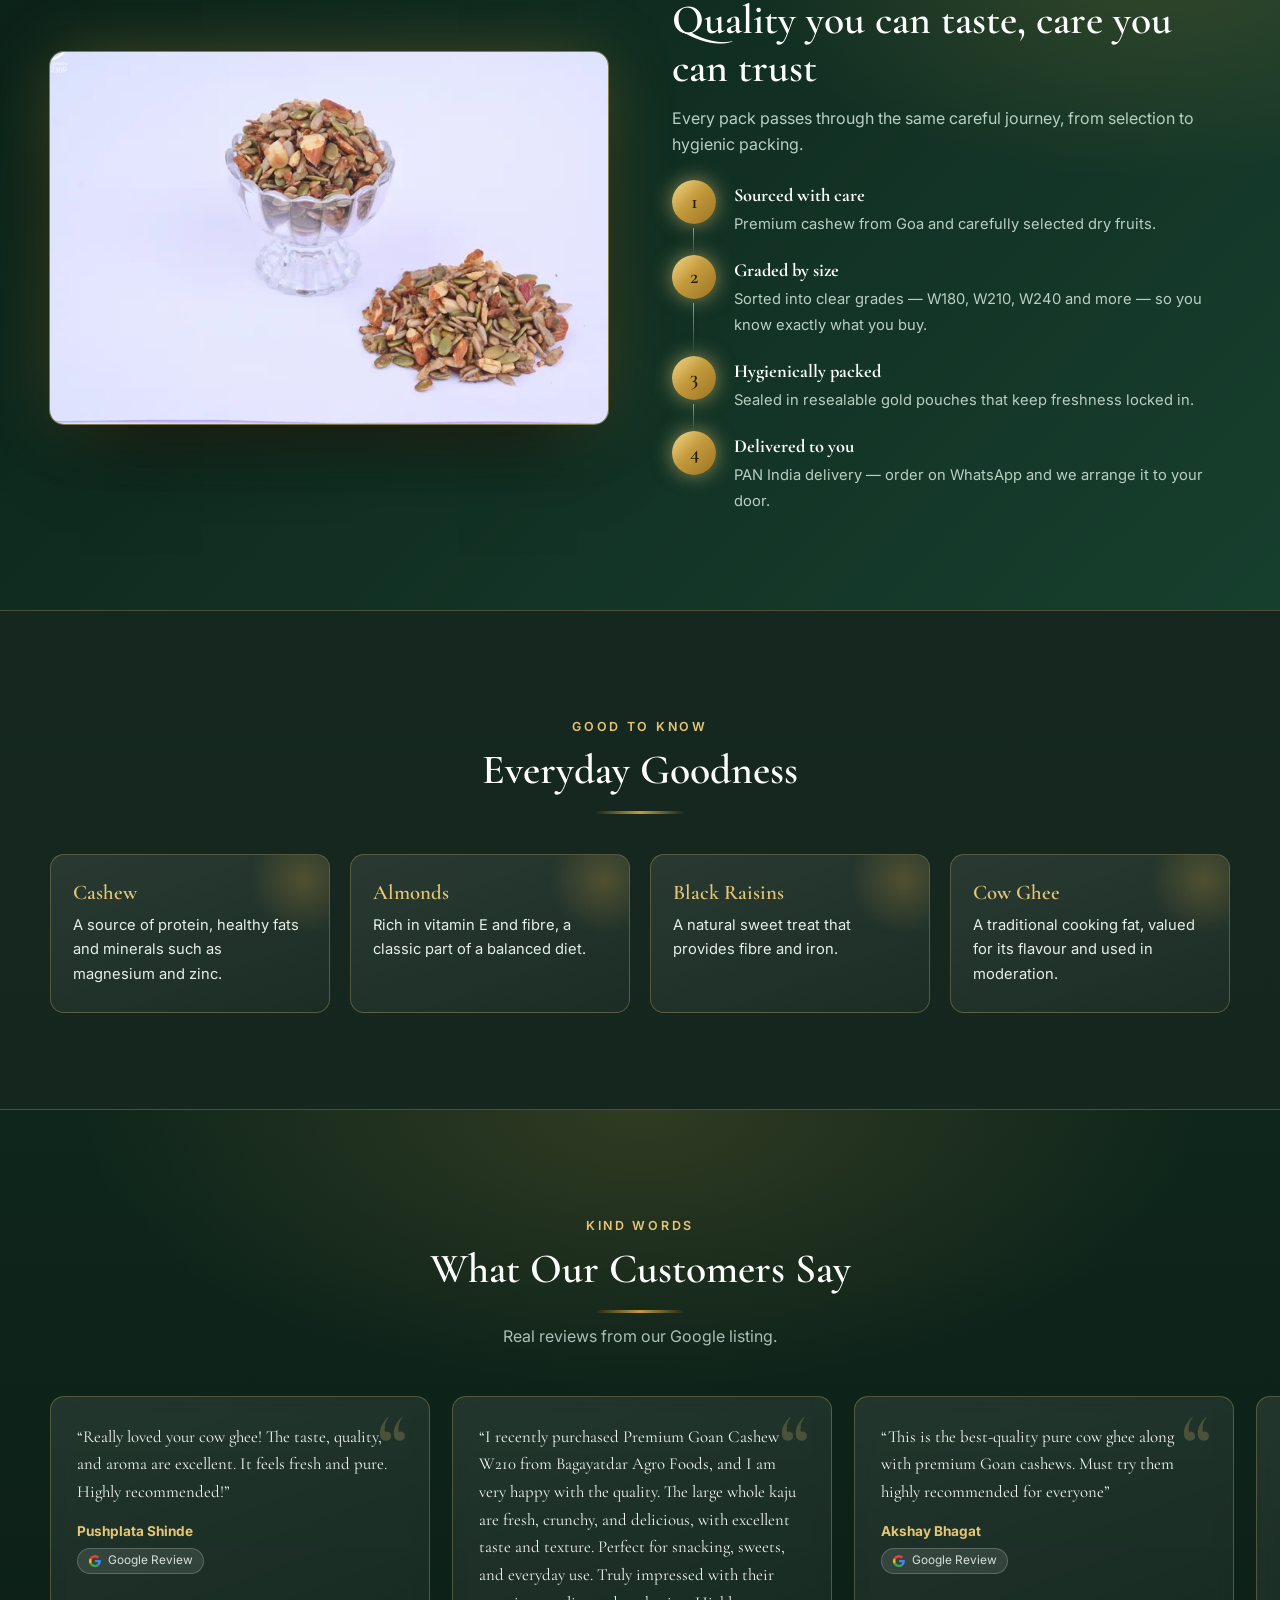
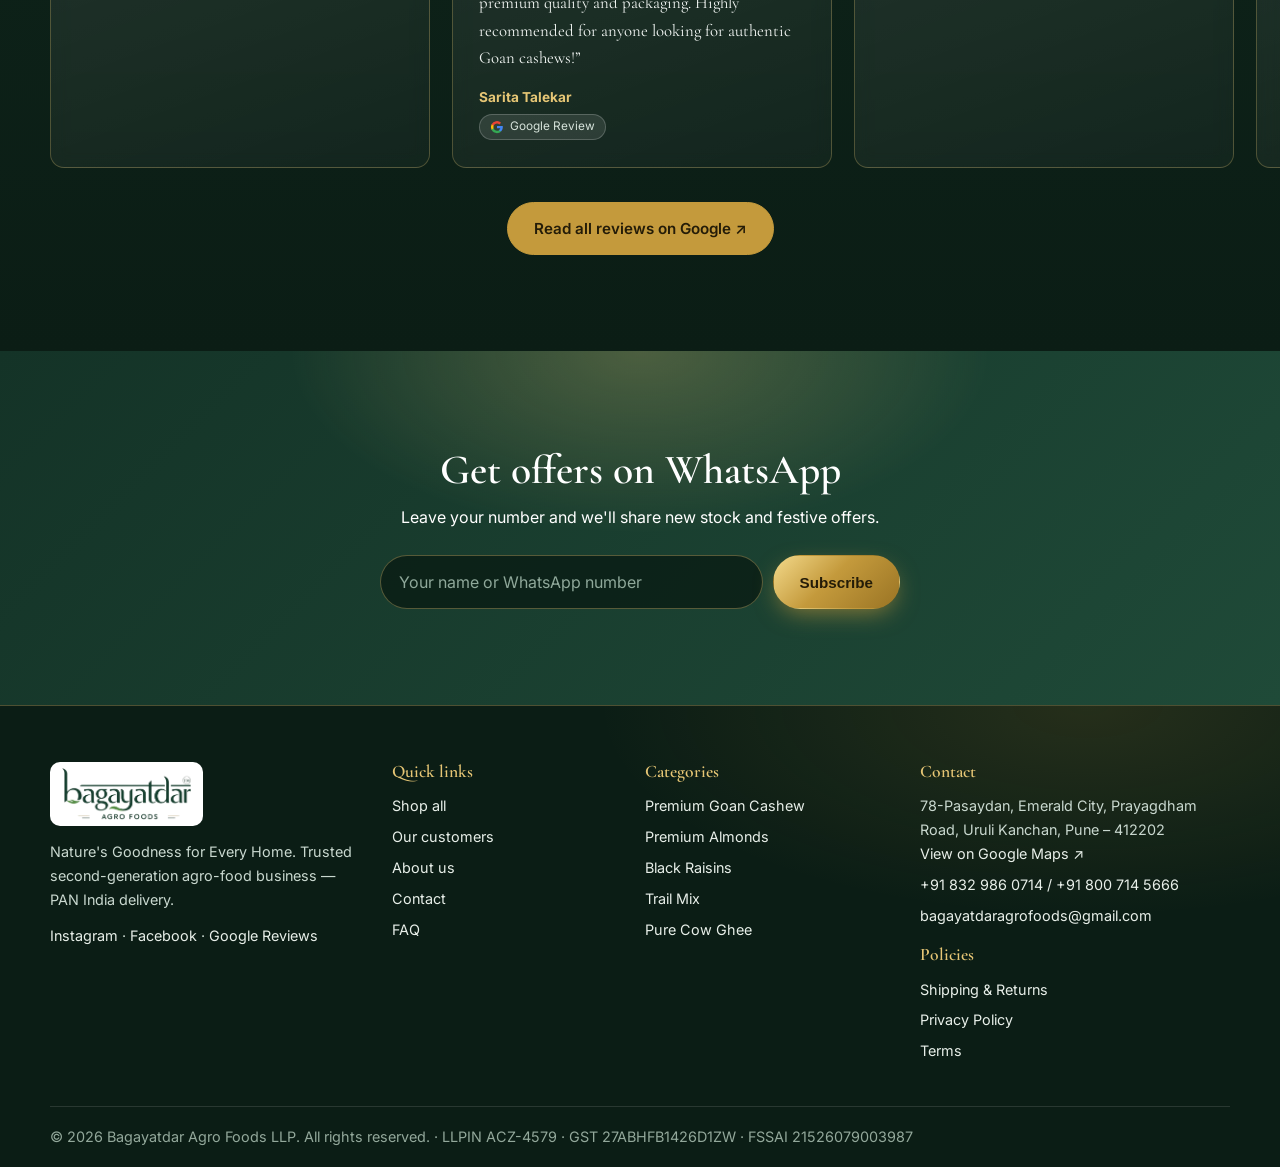
==== commit db2faeb8: "Fix Maps link, remove placeholder copy, set live domain - Google Maps/reviews link now points to the" ====
--- a/index.html
+++ b/index.html
@@ -5,10 +5,10 @@
 <meta name="viewport" content="width=device-width,initial-scale=1">
 <title>Bagayatdar Agro Foods | Premium Goan Cashew, Almonds & Pure Cow Ghee</title>
 <meta name="description" content="Trusted second-generation agro-food business offering premium Goa cashew, cow ghee, dry fruits and more across India. B2B and B2C. PAN India delivery. Order on WhatsApp.">
-<link rel="canonical" href="https://www.example.com/">
+<link rel="canonical" href="https://bagayatdaragrofoods.com/">
 <meta property="og:type" content="website"><meta property="og:site_name" content="Bagayatdar Agro Foods">
 <meta property="og:title" content="Bagayatdar Agro Foods | Premium Goan Cashew, Almonds & Pure Cow Ghee"><meta property="og:description" content="Trusted second-generation agro-food business offering premium Goa cashew, cow ghee, dry fruits and more across India. B2B and B2C. PAN India delivery. Order on WhatsApp.">
-<meta property="og:image" content="https://www.example.com/assets/img/logo-gold.webp">
+<meta property="og:image" content="https://bagayatdaragrofoods.com/assets/img/logo-gold.webp">
 <meta name="theme-color" content="#1f4a38">
 <link rel="icon" href="assets/img/logo-gold.webp">
 <link rel="preconnect" href="https://fonts.googleapis.com"><link rel="preconnect" href="https://fonts.gstatic.com" crossorigin>
@@ -83,7 +83,7 @@
     <div><h3>Almonds</h3><p>Rich in vitamin E and fibre, a classic part of a balanced diet.</p></div>
     <div><h3>Black Raisins</h3><p>A natural sweet treat that provides fibre and iron.</p></div>
     <div><h3>Cow Ghee</h3><p>A traditional cooking fat, valued for its flavour and used in moderation.</p></div></div>
-  <p class="disc">General nutritional information only; not medical advice. [PLACEHOLDER – verify copy]</p></div></section>
+  </div></section>
 
 <section class="reviews"><div class="wrap"><div class="sec-head reveal"><p class="eyebrow">Kind Words</p><h2>What Our Customers Say</h2><p>Real reviews from our Google listing.</p></div>
   <div class="tgrid">
@@ -94,7 +94,7 @@
     <div class="quote reveal"><p>“I had a great experience using BAGAYATDAR AGRO FOODS products. The quality, freshness and taste of the product is amazing. Their effort to provide the best quality products to the customers is clearly visible. Will definitely buy again. 🌿❤️”</p><cite><b>Ashish Magar</b><span class="gtag"><svg viewBox="0 0 24 24" width="14" height="14" aria-hidden="true"><path fill="#4285F4" d="M22 12.2c0-.7-.1-1.4-.2-2H12v3.9h5.6a4.8 4.8 0 0 1-2.1 3.1v2.6h3.4c2-1.8 3.1-4.5 3.1-7.6z"/><path fill="#34A853" d="M12 22.5c2.8 0 5.2-.9 6.9-2.5l-3.4-2.6c-.9.6-2.1 1-3.5 1-2.7 0-5-1.8-5.8-4.3H2.7v2.7A10.5 10.5 0 0 0 12 22.5z"/><path fill="#FBBC05" d="M6.2 14.1a6.3 6.3 0 0 1 0-4.1V7.3H2.7a10.5 10.5 0 0 0 0 9.5z"/><path fill="#EA4335" d="M12 5.9c1.5 0 2.9.5 4 1.6l3-3A10.5 10.5 0 0 0 2.7 7.3L6.2 10c.8-2.5 3.1-4.1 5.8-4.1z"/></svg> Google Review</span></cite></div>
     <div class="quote reveal"><p>“Amazing quality ❤️”</p><cite><b>Avinash Kulkarni</b><span class="gtag"><svg viewBox="0 0 24 24" width="14" height="14" aria-hidden="true"><path fill="#4285F4" d="M22 12.2c0-.7-.1-1.4-.2-2H12v3.9h5.6a4.8 4.8 0 0 1-2.1 3.1v2.6h3.4c2-1.8 3.1-4.5 3.1-7.6z"/><path fill="#34A853" d="M12 22.5c2.8 0 5.2-.9 6.9-2.5l-3.4-2.6c-.9.6-2.1 1-3.5 1-2.7 0-5-1.8-5.8-4.3H2.7v2.7A10.5 10.5 0 0 0 12 22.5z"/><path fill="#FBBC05" d="M6.2 14.1a6.3 6.3 0 0 1 0-4.1V7.3H2.7a10.5 10.5 0 0 0 0 9.5z"/><path fill="#EA4335" d="M12 5.9c1.5 0 2.9.5 4 1.6l3-3A10.5 10.5 0 0 0 2.7 7.3L6.2 10c.8-2.5 3.1-4.1 5.8-4.1z"/></svg> Google Review</span></cite></div>
     <div class="quote reveal"><p>“Really happy with the quality of the kaju and ghee! The kaju is fresh and tasty, and the ghee has a rich aroma and authentic taste. You can feel the quality in every bite. Definitely a good choice for anyone who prefers quality products. Highly recommended!”</p><cite><b>Kiwi Group</b><span class="gtag"><svg viewBox="0 0 24 24" width="14" height="14" aria-hidden="true"><path fill="#4285F4" d="M22 12.2c0-.7-.1-1.4-.2-2H12v3.9h5.6a4.8 4.8 0 0 1-2.1 3.1v2.6h3.4c2-1.8 3.1-4.5 3.1-7.6z"/><path fill="#34A853" d="M12 22.5c2.8 0 5.2-.9 6.9-2.5l-3.4-2.6c-.9.6-2.1 1-3.5 1-2.7 0-5-1.8-5.8-4.3H2.7v2.7A10.5 10.5 0 0 0 12 22.5z"/><path fill="#FBBC05" d="M6.2 14.1a6.3 6.3 0 0 1 0-4.1V7.3H2.7a10.5 10.5 0 0 0 0 9.5z"/><path fill="#EA4335" d="M12 5.9c1.5 0 2.9.5 4 1.6l3-3A10.5 10.5 0 0 0 2.7 7.3L6.2 10c.8-2.5 3.1-4.1 5.8-4.1z"/></svg> Google Review</span></cite></div></div>
-  <p style="text-align:center;margin-top:28px"><a class="btn btn-ghost" href="https://maps.app.goo.gl/bqcFXp2Eth6aGjyf6" target="_blank" rel="noopener">Read all reviews on Google ↗</a></p></div></section>
+  <p style="text-align:center;margin-top:28px"><a class="btn btn-ghost" href="https://www.google.com/maps/place/Bagayatdar+Agro+Foods/data=!4m2!3m1!1s0x0:0xe5cfb94dfce48141?sa=X&ved=1t:2428&ictx=111" target="_blank" rel="noopener">Read all reviews on Google ↗</a></p></div></section>
 
 <section class="news"><div class="wrap reveal"><h2>Get offers on WhatsApp</h2><p>Leave your number and we'll share new stock and festive offers.</p>
   <form data-wa="Please add me to the Bagayatdar offers list."><label class="sr" for="nn">Your name or number</label><input id="nn" name="Name / number" required placeholder="Your name or WhatsApp number"><button class="btn btn-gold">Subscribe</button></form></div></section>
--- a/assets/css/premium.css
+++ b/assets/css/premium.css
@@ -551,3 +551,4 @@
 body.theme-dark main .ben>div{background:linear-gradient(160deg,rgba(255,255,255,.09),rgba(255,255,255,.03));border:1px solid rgba(230,198,117,.28);color:var(--ink)}
 body.theme-dark main .ben h3{color:var(--gold-l)}
 body.theme-dark main .disc{color:var(--muted)}
+body.theme-dark main .serve b{color:#fff}
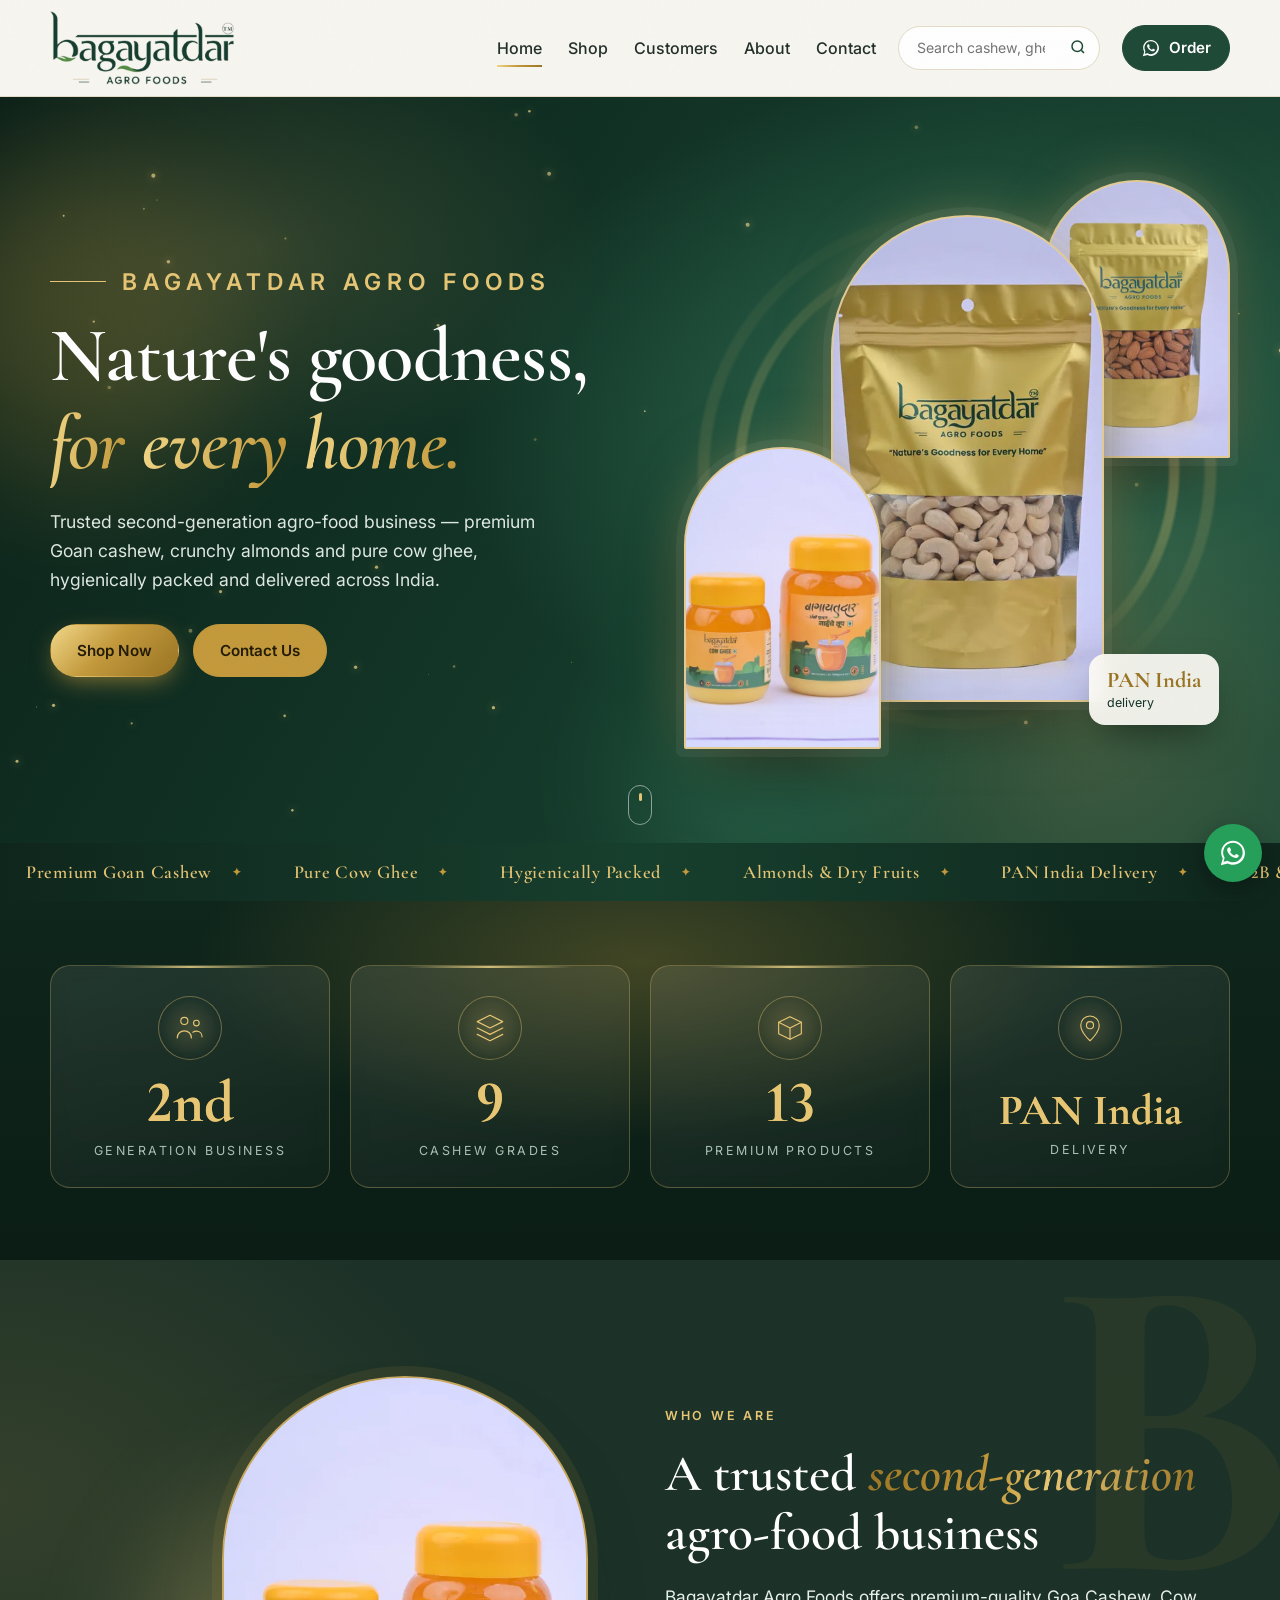
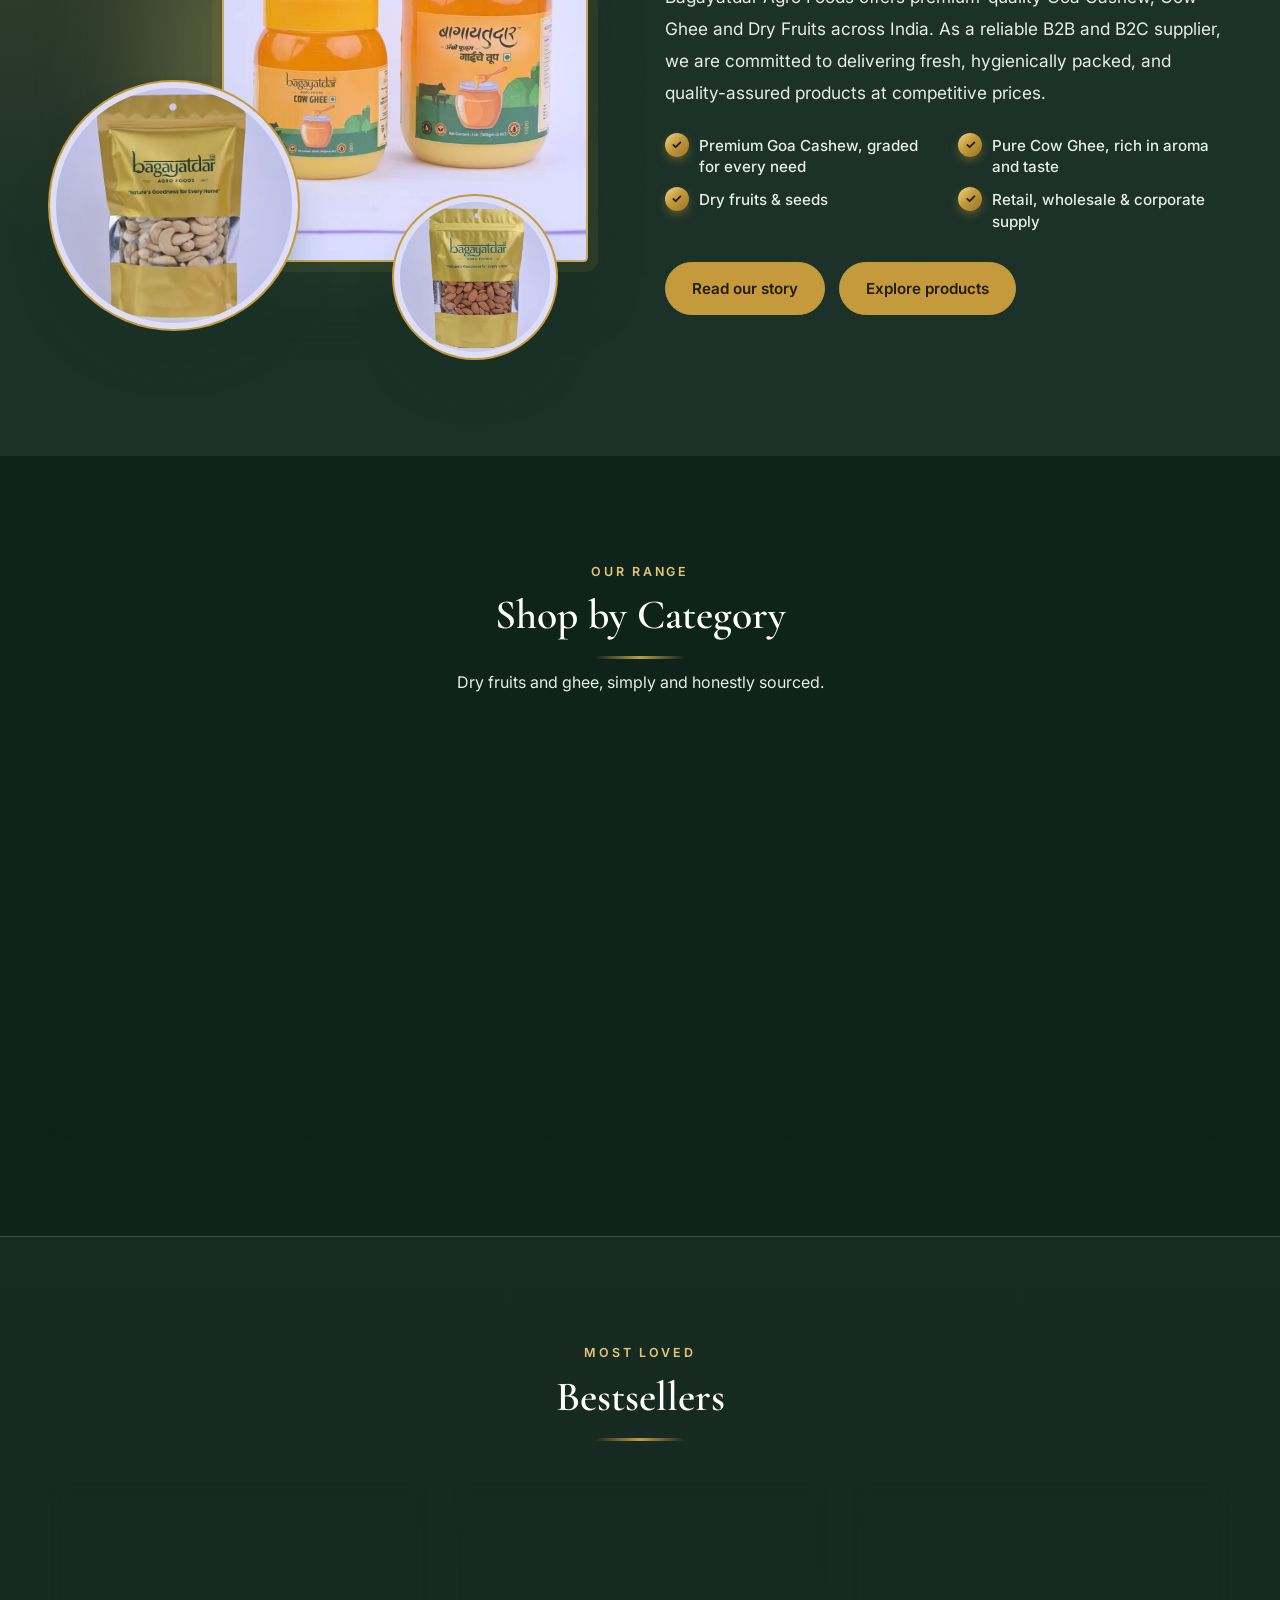
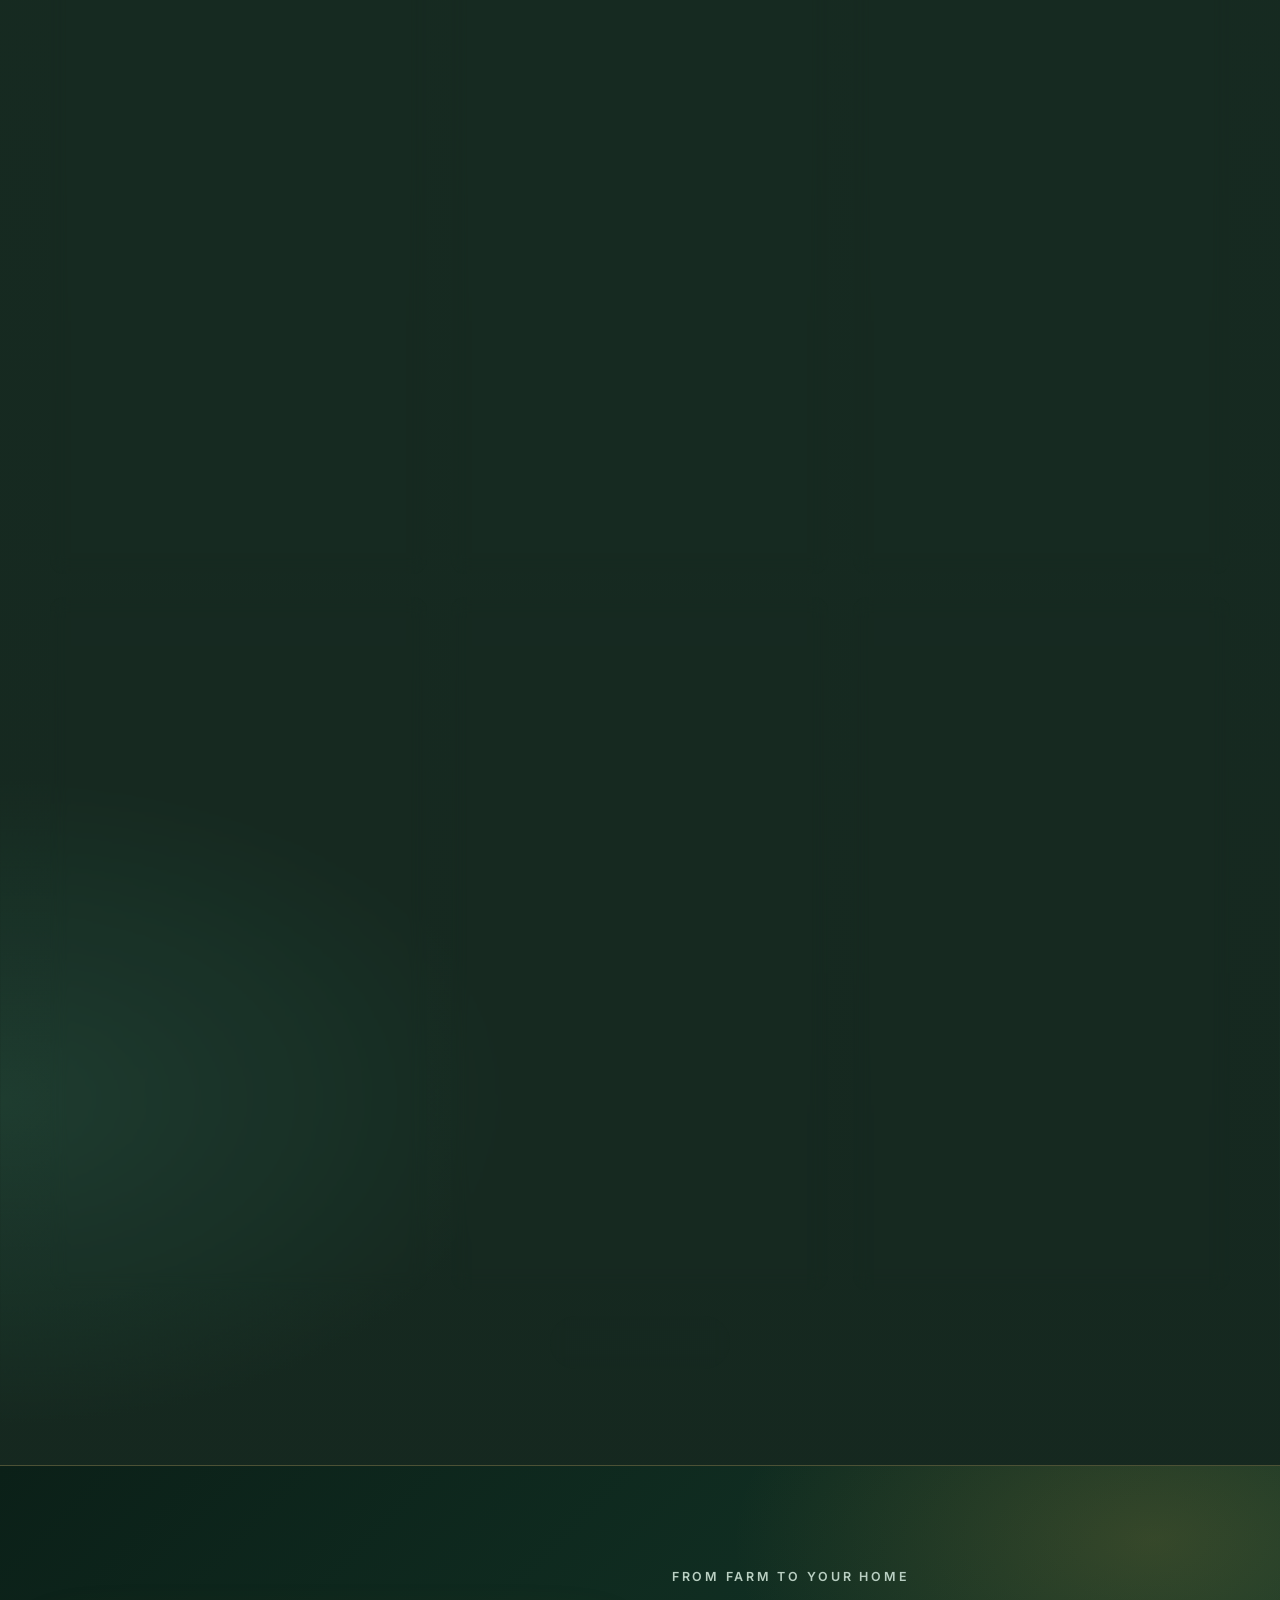
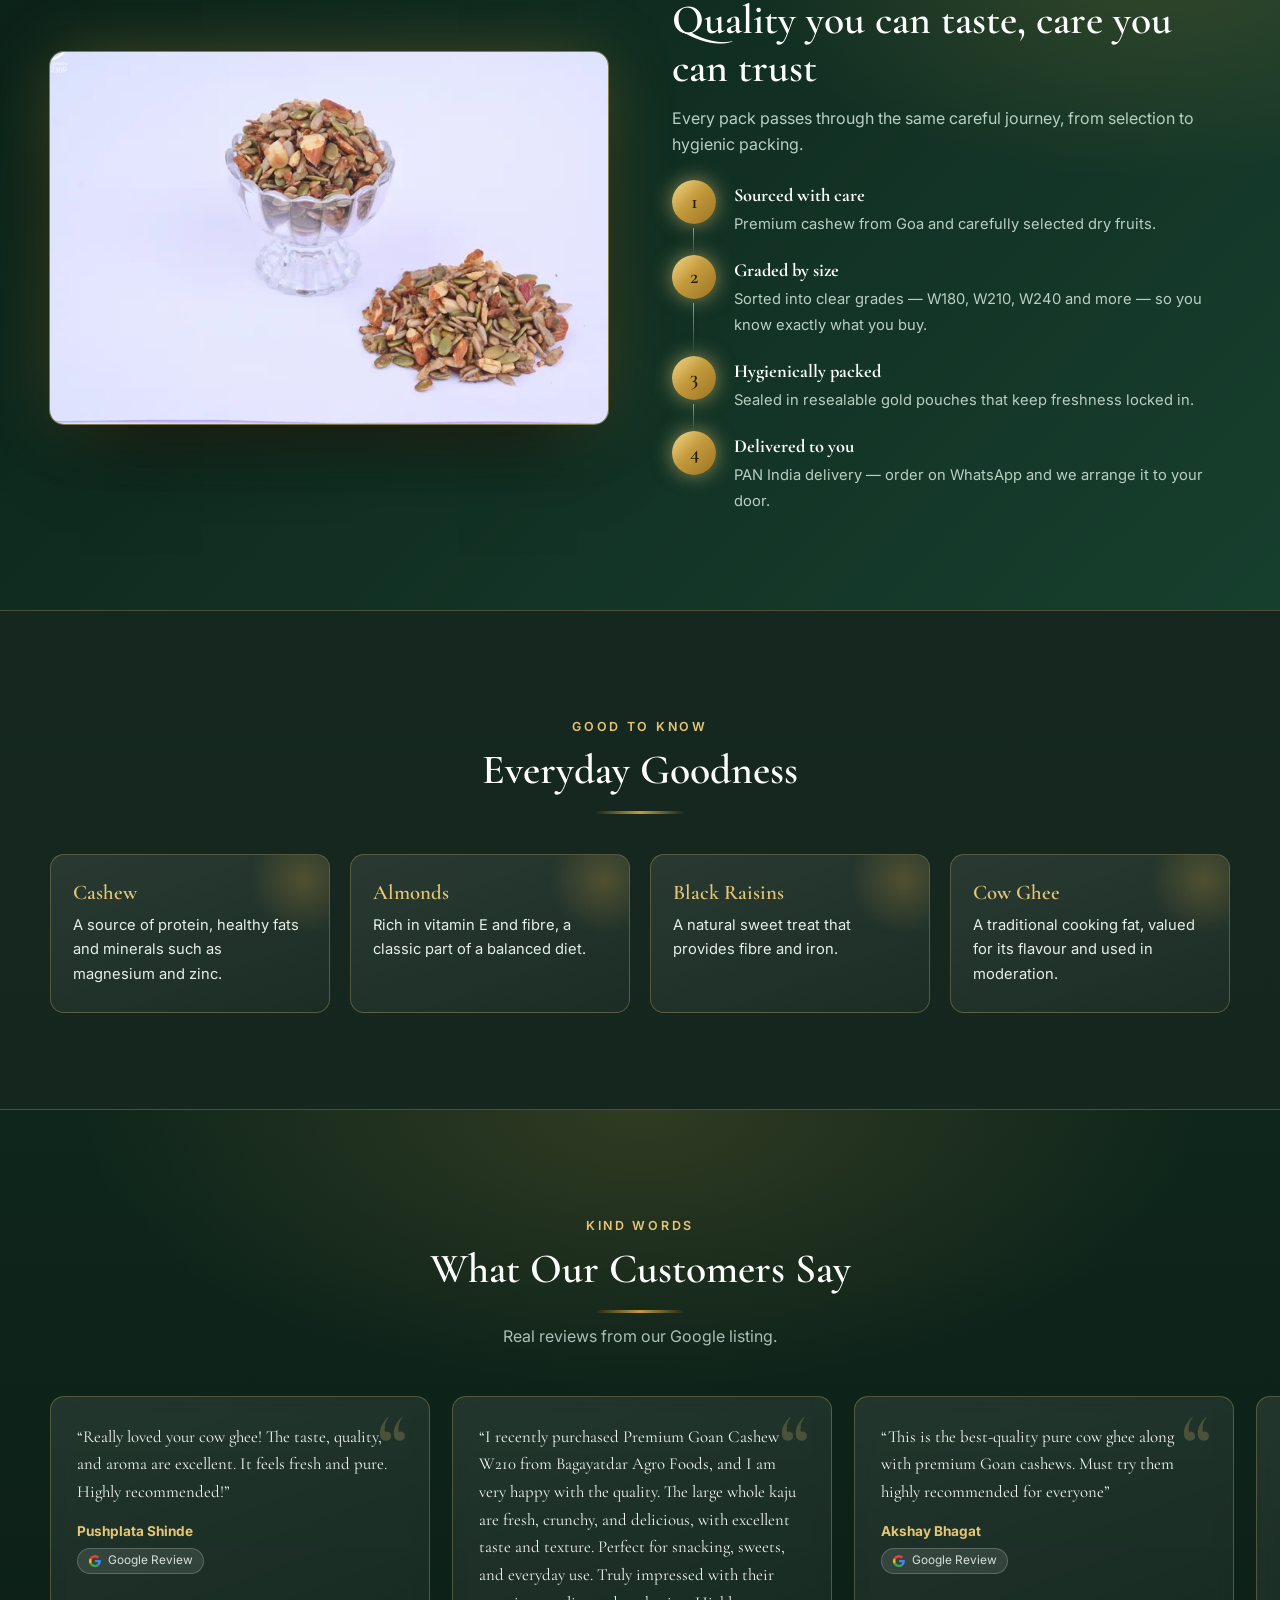
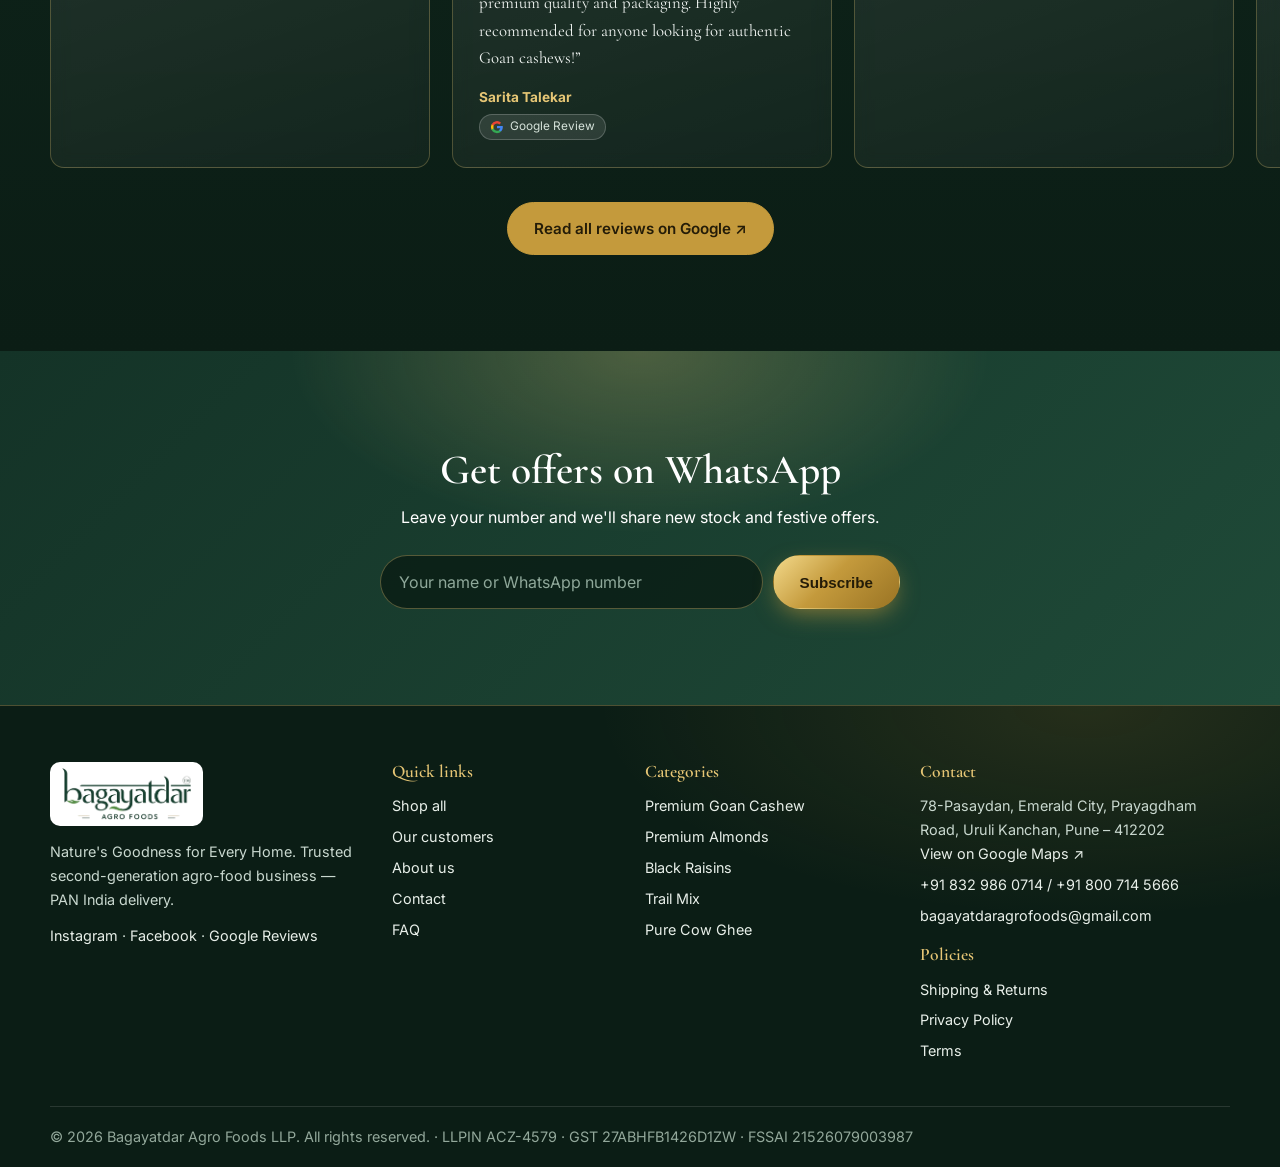
==== commit bfe6b3b3: "Fix domain: bagayatdarfoods.com (was incorrectly set to bagayatdaragrofoods.com) Co-Authored-By: Cla" ====
--- a/index.html
+++ b/index.html
@@ -5,10 +5,10 @@
 <meta name="viewport" content="width=device-width,initial-scale=1">
 <title>Bagayatdar Agro Foods | Premium Goan Cashew, Almonds & Pure Cow Ghee</title>
 <meta name="description" content="Trusted second-generation agro-food business offering premium Goa cashew, cow ghee, dry fruits and more across India. B2B and B2C. PAN India delivery. Order on WhatsApp.">
-<link rel="canonical" href="https://bagayatdaragrofoods.com/">
+<link rel="canonical" href="https://bagayatdarfoods.com/">
 <meta property="og:type" content="website"><meta property="og:site_name" content="Bagayatdar Agro Foods">
 <meta property="og:title" content="Bagayatdar Agro Foods | Premium Goan Cashew, Almonds & Pure Cow Ghee"><meta property="og:description" content="Trusted second-generation agro-food business offering premium Goa cashew, cow ghee, dry fruits and more across India. B2B and B2C. PAN India delivery. Order on WhatsApp.">
-<meta property="og:image" content="https://bagayatdaragrofoods.com/assets/img/logo-gold.webp">
+<meta property="og:image" content="https://bagayatdarfoods.com/assets/img/logo-gold.webp">
 <meta name="theme-color" content="#1f4a38">
 <link rel="icon" href="assets/img/logo-gold.webp">
 <link rel="preconnect" href="https://fonts.googleapis.com"><link rel="preconnect" href="https://fonts.gstatic.com" crossorigin>
